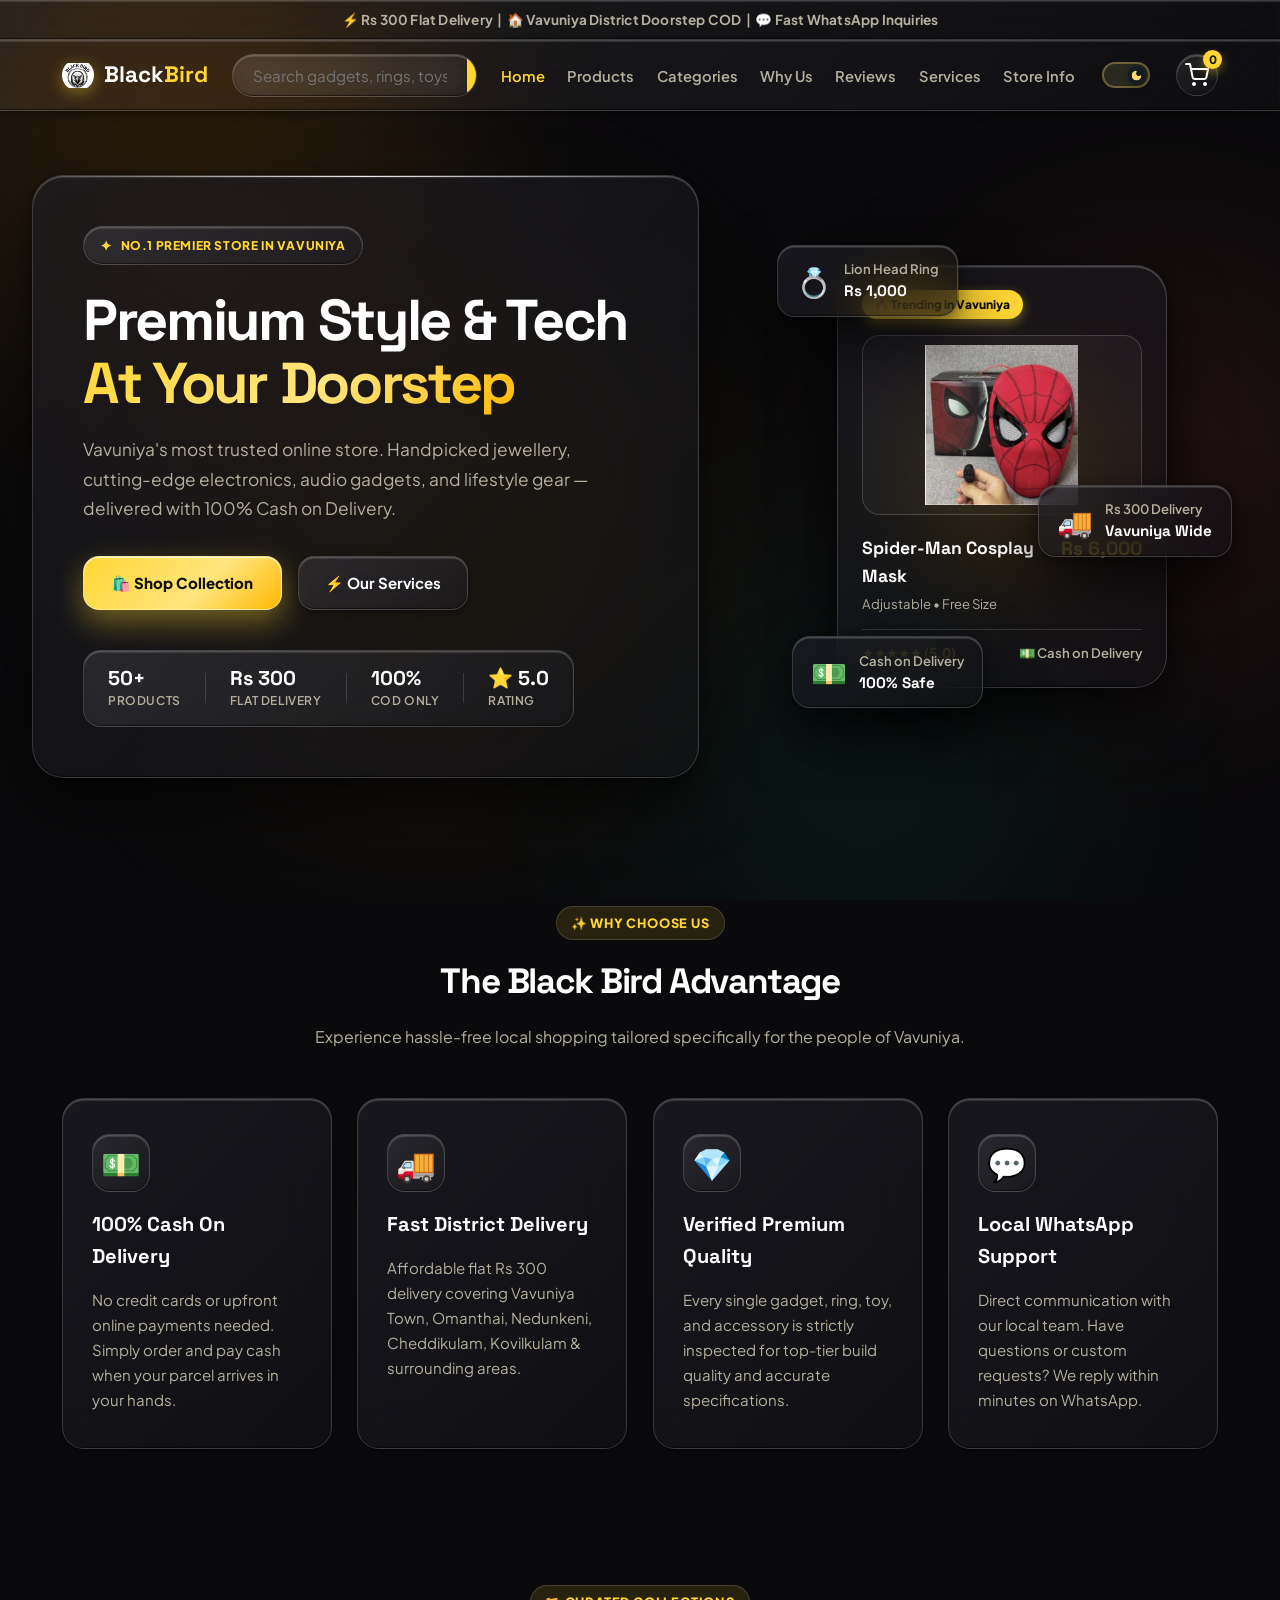
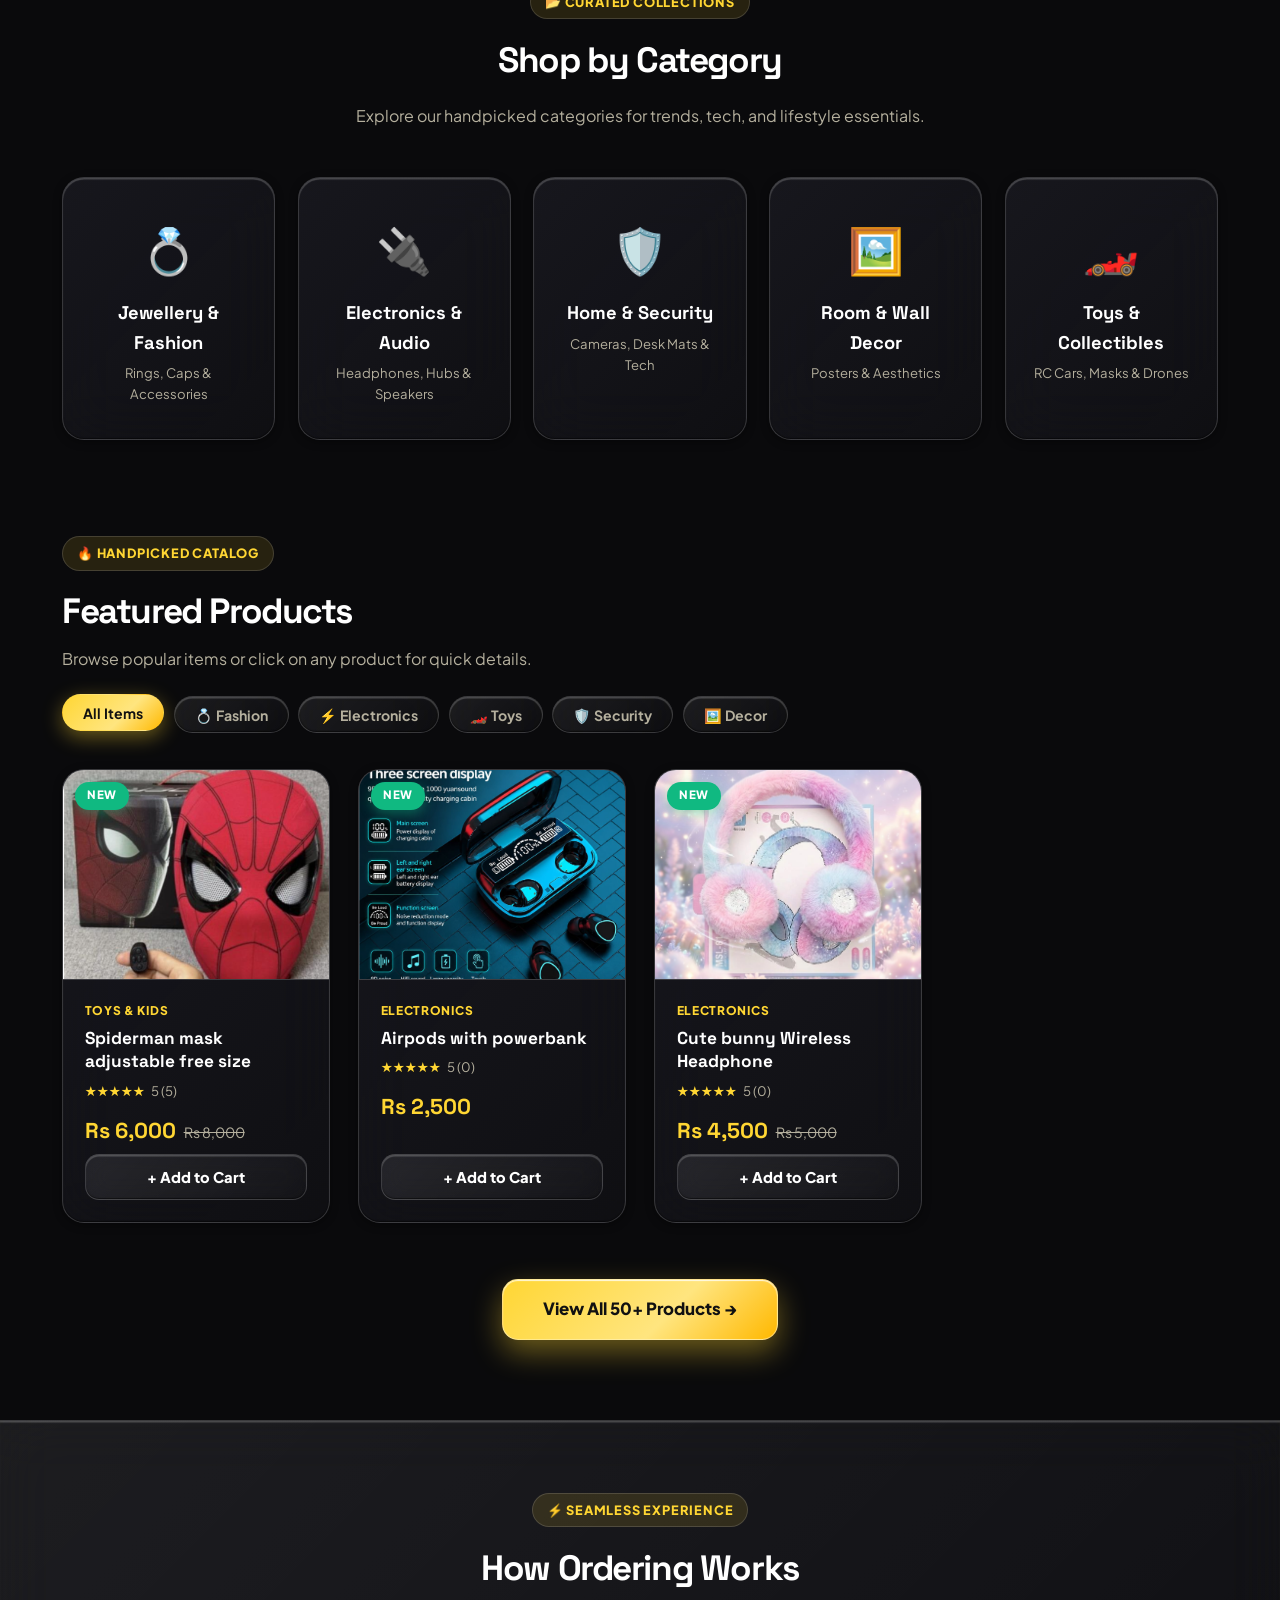
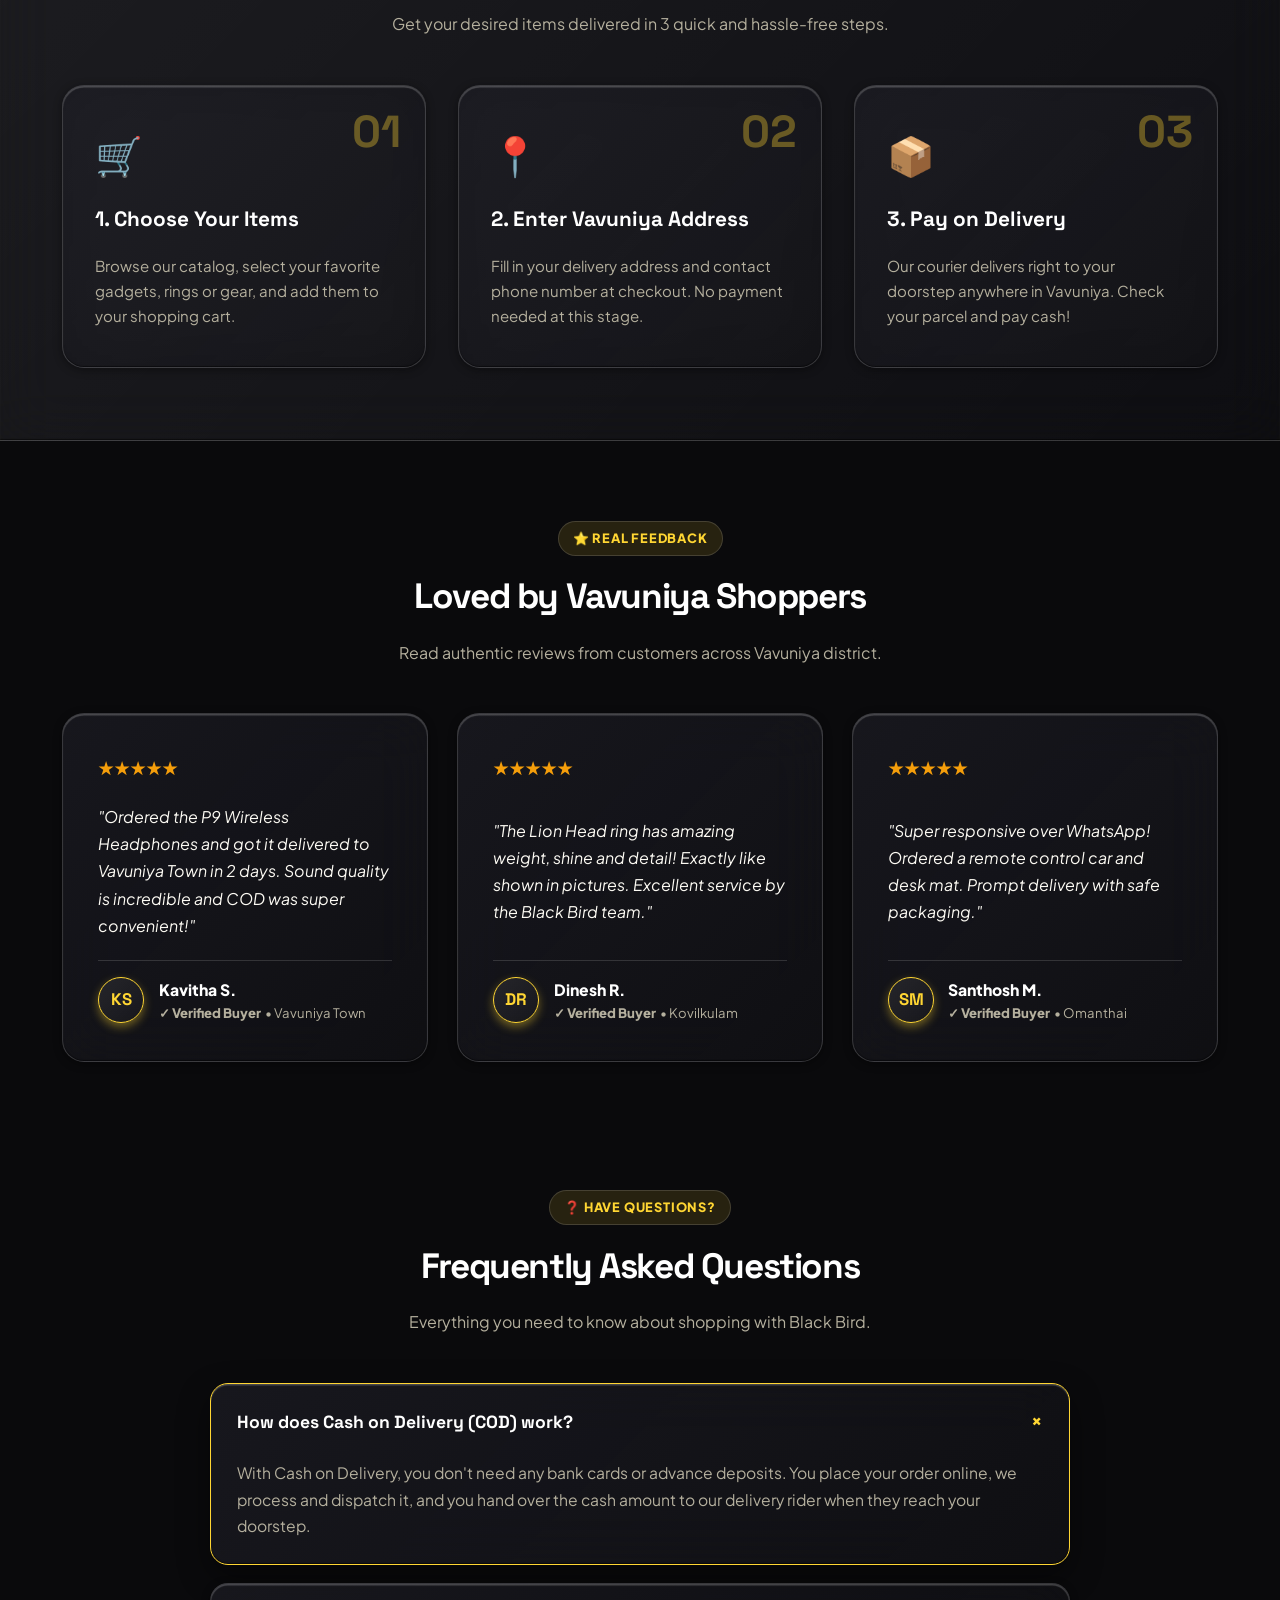
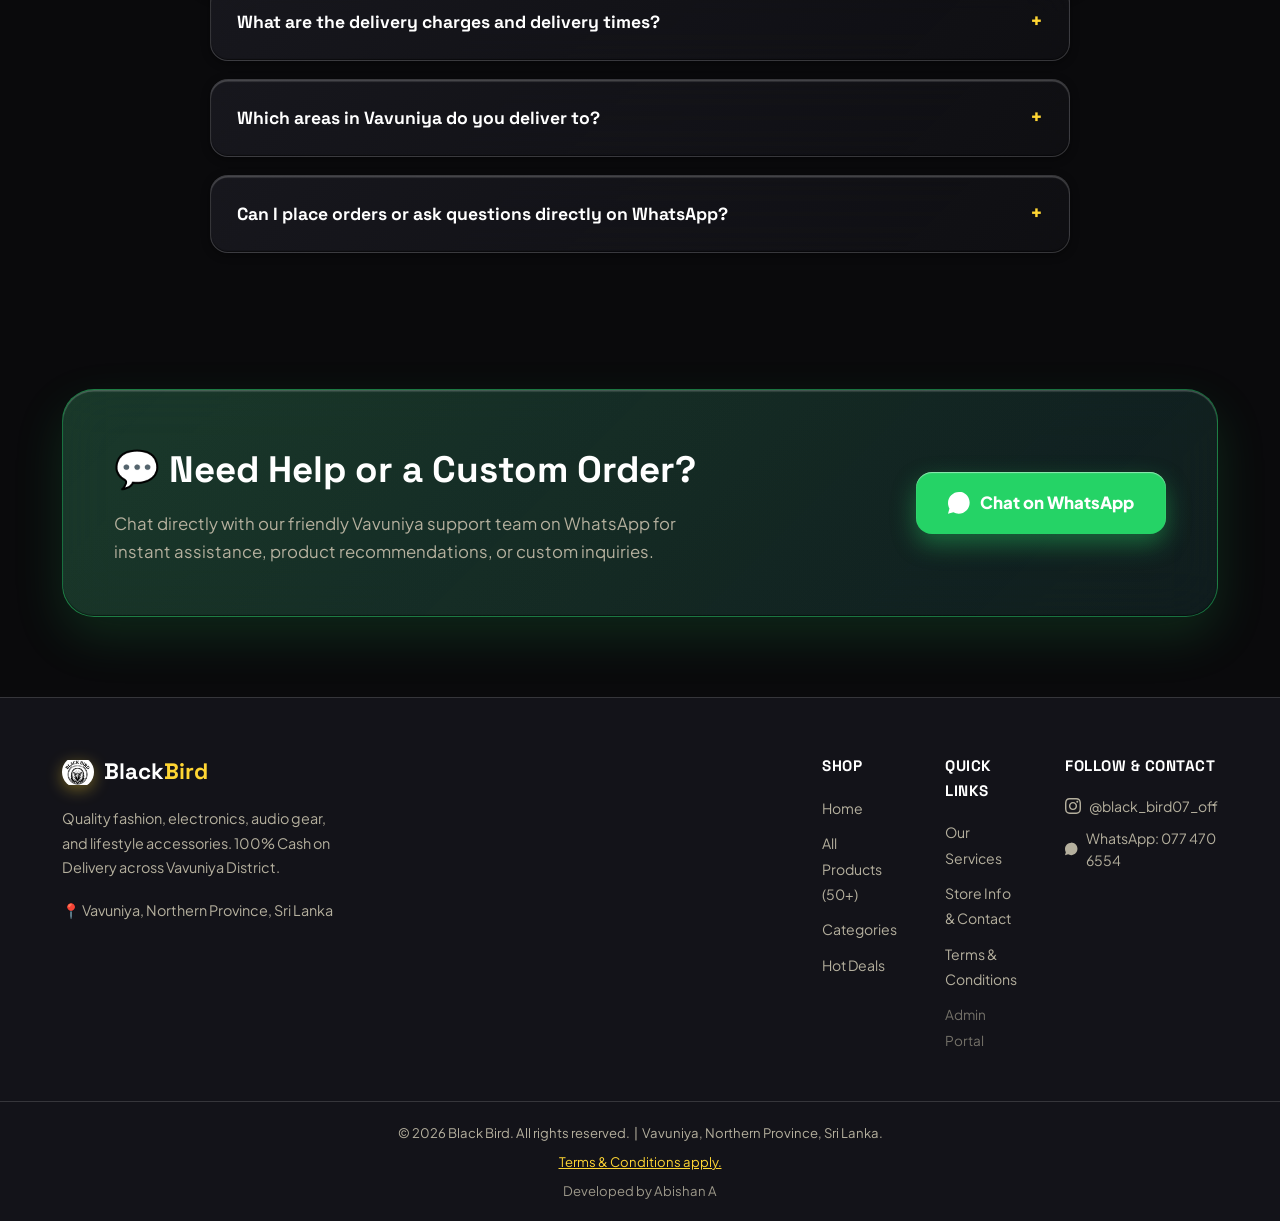
==== index.html @ ce7b2def "Add files via upload" ====
<!DOCTYPE html>
<html lang="en" data-theme="onyx">
<head>
    <meta charset="UTF-8">
    <meta name="viewport" content="width=device-width, initial-scale=1.0">
    <title>Black Bird Vavuniya | No.1 Online Store in Vavuniya – Best COD Shop</title>
    <link rel="icon" type="image/png" href="product_img/fav.png">

    <!-- ── SEO Meta Tags ── -->
    <meta name="description" content="Black Bird – Vavuniya's No.1 online store. Shop premium fashion, electronics, jewellery & accessories with Cash on Delivery across Vavuniya. Best prices guaranteed!">
    <meta name="keywords" content="Black Bird Vavuniya, best store Vavuniya, no1 online store Vavuniya, number one shop Vavuniya, Vavuniya online shopping, COD Vavuniya, cash on delivery Vavuniya, fashion Vavuniya, electronics Vavuniya, jewellery Vavuniya, rings Vavuniya, accessories Vavuniya, delivery Vavuniya, Sri Lanka online store, best Vavuniya shop, Vavuniya products, Black Bird shop">
    <meta name="author" content="Black Bird Vavuniya">
    <meta name="robots" content="index, follow">
    <meta name="theme-color" content="#ffd633">

    <!-- ── Open Graph (Facebook / WhatsApp rich preview) ── -->
    <meta property="og:type" content="website">
    <meta property="og:site_name" content="Black Bird Vavuniya">
    <meta property="og:title" content="Black Bird – No.1 Online Store in Vavuniya 🦅">
    <meta property="og:description" content="Vavuniya's best online shop! Premium fashion, electronics & jewellery with Cash on Delivery. Order now — we deliver to your door! 💵">
    <meta property="og:image" content="product_img/fav.png">
    <meta property="og:image:width" content="512">
    <meta property="og:image:height" content="512">
    <meta property="og:image:alt" content="Black Bird – No.1 Store in Vavuniya">
    <meta property="og:locale" content="en_LK">

    <!-- ── Twitter / X Card ── -->
    <meta name="twitter:card" content="summary_large_image">
    <meta name="twitter:title" content="Black Bird – No.1 Online Store in Vavuniya 🦅">
    <meta name="twitter:description" content="Vavuniya's best online shop! Premium fashion, electronics & jewellery with Cash on Delivery.">
    <meta name="twitter:image" content="product_img/fav.png">

    <!-- ── JSON-LD Structured Data ── -->
    <script type="application/ld+json">
    {
      "@context": "https://schema.org",
      "@type": "WebSite",
      "name": "Black Bird Vavuniya",
      "alternateName": "Black Bird",
      "url": "https://blackbirdlk.pages.dev",
      "description": "Black Bird – Vavuniya's No.1 online store. Shop premium fashion, electronics, jewellery & accessories with Cash on Delivery across Vavuniya.",
      "publisher": {
        "@type": "Organization",
        "name": "Black Bird Vavuniya",
        "logo": {
          "@type": "ImageObject",
          "url": "https://blackbirdlk.pages.dev/product_img/fav.png"
        }
      },
      "hasPart": [
        {
          "@type": "WebPage",
          "name": "All Products",
          "url": "https://blackbirdlk.pages.dev/products.html",
          "description": "Browse all products available at Black Bird Vavuniya – fashion, electronics, jewellery & accessories with Cash on Delivery."
        },
        {
          "@type": "WebPage",
          "name": "Store Info",
          "url": "https://blackbirdlk.pages.dev/info.html",
          "description": "Contact details, location, and information about Black Bird Vavuniya's store and team."
        }
      ],
      "potentialAction": {
        "@type": "SearchAction",
        "target": {
          "@type": "EntryPoint",
          "urlTemplate": "https://blackbirdlk.pages.dev/?q={search_term_string}"
        },
        "query-input": "required name=search_term_string"
      }
    }
    </script>

    <!-- ── JSON-LD Sitelinks Navigation ── -->
    <script type="application/ld+json">
    {
      "@context": "https://schema.org",
      "@type": "ItemList",
      "name": "Black Bird Vavuniya – Main Pages",
      "itemListElement": [
        {
          "@type": "SiteLinksSearchBox",
          "target": "https://blackbirdlk.pages.dev"
        },
        {
          "@type": "ListItem",
          "position": 1,
          "name": "All Products",
          "url": "https://blackbirdlk.pages.dev/products.html"
        },
        {
          "@type": "ListItem",
          "position": 2,
          "name": "Store Info",
          "url": "https://blackbirdlk.pages.dev/info.html"
        }
      ]
    }
    </script>

    <link rel="stylesheet" href="styles.css">
    <script>
        // Apply saved theme immediately to prevent FOUT
        const savedTheme = localStorage.getItem('bb-theme') || 'onyx';
        document.documentElement.setAttribute('data-theme', savedTheme);
    </script>
    <link rel="preconnect" href="https://fonts.googleapis.com">
    <link rel="preconnect" href="https://fonts.gstatic.com" crossorigin>
    <link href="https://fonts.googleapis.com/css2?family=Plus+Jakarta+Sans:wght@400;500;600;700;800;900&family=Space+Grotesk:wght@500;600;700;800&display=swap" rel="stylesheet">
</head>
<body>

    <!-- Liquid Glass Ambient Background Orbs -->
    <div class="liquid-ambient-bg" aria-hidden="true">
        <div class="liquid-orb orb-1"></div>
        <div class="liquid-orb orb-2"></div>
        <div class="liquid-orb orb-3"></div>
        <div class="liquid-orb orb-4"></div>
    </div>

    <!-- Announcement Bar -->
    <div class="announcement-bar">
        <span>⚡ <strong>Rs 300 Flat Delivery</strong> &nbsp;|&nbsp; 🏠 <strong>Vavuniya District Doorstep COD</strong> &nbsp;|&nbsp; 💬 <strong>Fast WhatsApp Inquiries</strong></span>
    </div>

    <!-- Header -->
    <header id="main-header">
        <div class="nav-container">
            <a href="index.html" class="logo">
                <img src="product_img/fav.png" alt="Black Bird Logo" class="logo-img" loading="lazy">
                <span>Black<strong>Bird</strong></span>
            </a>

            <div class="search-bar">
                <input type="text" id="search-input" placeholder="Search gadgets, rings, toys..." autocomplete="off">
                <button class="search-btn" id="search-btn" aria-label="Search">
                    <svg viewBox="0 0 24 24" width="20" height="20" stroke="currentColor" stroke-width="2.5" fill="none"><circle cx="11" cy="11" r="8"></circle><line x1="21" y1="21" x2="16.65" y2="16.65"></line></svg>
                </button>
            </div>

            <div class="header-actions">
                <nav>
                    <ul class="nav-links">
                        <li><a href="index.html" class="active" style="color: var(--accent);">Home</a></li>
                        <li><a href="products.html">Products</a></li>
                        <li><a href="#categories">Categories</a></li>
                        <li><a href="#why-us">Why Us</a></li>
                        <li><a href="#reviews">Reviews</a></li>
                        <li><a href="services.html">Services</a></li>
                        <li><a href="info.html">Store Info</a></li>
                    </ul>
                </nav>

                <!-- Theme Toggle Switch -->
                <button class="theme-toggle-switch" id="theme-toggle" aria-label="Toggle Theme" title="Toggle Light/Dark Theme">
                    <span class="toggle-track">
                        <span class="toggle-thumb">
                            <!-- Sun (Light) -->
                            <svg class="toggle-icon-svg sun-icon" viewBox="0 0 24 24" fill="none" stroke="currentColor">
                                <circle cx="12" cy="12" r="5"></circle>
                                <line x1="12" y1="1" x2="12" y2="3"></line>
                                <line x1="12" y1="21" x2="12" y2="23"></line>
                                <line x1="4.22" y1="4.22" x2="5.64" y2="5.64"></line>
                                <line x1="18.36" y1="18.36" x2="19.78" y2="19.78"></line>
                                <line x1="1" y1="12" x2="3" y2="12"></line>
                                <line x1="21" y1="12" x2="23" y2="12"></line>
                                <line x1="4.22" y1="19.78" x2="5.64" y2="18.36"></line>
                                <line x1="18.36" y1="5.64" x2="19.78" y2="4.22"></line>
                            </svg>
                            <!-- Moon (Dark) -->
                            <svg class="toggle-icon-svg moon-icon" viewBox="0 0 24 24" fill="none" stroke="currentColor">
                                <path d="M21 12.79A9 9 0 1 1 11.21 3 7 7 0 0 0 21 12.79z"></path>
                            </svg>
                        </span>
                    </span>
                </button>

                <!-- Cart Icon -->
                <div class="cart-icon" id="cart-icon" title="Open Cart">
                    <svg viewBox="0 0 24 24" width="24" height="24" stroke="currentColor" stroke-width="2" fill="none" stroke-linecap="round" stroke-linejoin="round"><circle cx="9" cy="21" r="1"></circle><circle cx="20" cy="21" r="1"></circle><path d="M1 1h4l2.68 13.39a2 2 0 0 0 2 1.61h9.72a2 2 0 0 0 2-1.61L23 6H6"></path></svg>
                    <span class="cart-count" id="cart-count">0</span>
                </div>

                <!-- Hamburger Button -->
                <button class="hamburger" id="hamburger" aria-label="Open menu">
                    <span></span><span></span><span></span>
                </button>
            </div>
        </div>
    </header>

    <!-- Mobile Nav Drawer -->
    <div class="mobile-nav" id="mobile-nav">
        <div class="mobile-nav-panel">
            <div class="mobile-nav-logo">
                <img src="product_img/fav.png" alt="Black Bird Logo" class="logo-img" loading="lazy">
                Black<strong>Bird</strong>
            </div>
            <a href="index.html" class="mobile-nav-link active-link"><span>🏠</span> Home</a>
            <a href="products.html" class="mobile-nav-link"><span>🛍️</span> All Products</a>
            <a href="#categories" class="mobile-nav-link" id="mn-categories"><span>📂</span> Categories</a>
            <a href="#products-section" class="mobile-nav-link" id="mn-deals"><span>🔥</span> Deals &amp; Trending</a>
            <a href="#why-us" class="mobile-nav-link"><span>✨</span> Why Choose Us</a>
            <a href="#reviews" class="mobile-nav-link"><span>⭐</span> Reviews</a>
            <a href="services.html" class="mobile-nav-link"><span>⚡</span> Our Services</a>
            <a href="info.html" class="mobile-nav-link"><span>ℹ️</span> Store Info</a>
        </div>
    </div>

    <main>
        <!-- Hero Section (Liquid Glass) -->
        <section class="hero">
            <div class="hero-grid">
                <div class="hero-content">
                    <div class="hero-badge"><span class="dot">✦</span> NO.1 PREMIER STORE IN VAVUNIYA</div>
                    <h1>Premium Style &amp; Tech <span class="gradient-text">At Your Doorstep</span></h1>
                    <p>Vavuniya's most trusted online store. Handpicked jewellery, cutting-edge electronics, audio gadgets, and lifestyle gear — delivered with 100% Cash on Delivery.</p>
                    <div class="hero-btns">
                        <a href="products.html" class="cta-btn">🛍️ Shop Collection</a>
                        <a href="services.html" class="cta-outline">⚡ Our Services</a>
                    </div>
                    <div class="hero-stats">
                        <div class="stat"><strong>50+</strong><span>Products</span></div>
                        <div class="stat-divider"></div>
                        <div class="stat"><strong>Rs 300</strong><span>Flat Delivery</span></div>
                        <div class="stat-divider"></div>
                        <div class="stat"><strong>100%</strong><span>COD Only</span></div>
                        <div class="stat-divider"></div>
                        <div class="stat"><strong>⭐ 5.0</strong><span>Rating</span></div>
                    </div>
                </div>
                <div class="hero-visual">
                    <div class="hero-glass-showcase">
                        <div class="showcase-glow-ring"></div>
                        <div class="showcase-main-card">
                            <div class="showcase-badge-pill">🔥 Trending in Vavuniya</div>
                            <div class="showcase-img-wrap">
                                <img src="product_img/spider man mask.png" alt="Featured Marvel Gear" class="showcase-img" loading="lazy">
                            </div>
                            <div class="showcase-details">
                                <div>
                                    <h3 class="showcase-title">Spider-Man Cosplay Mask</h3>
                                    <span class="showcase-sub">Adjustable • Free Size</span>
                                </div>
                                <div class="showcase-price-tag">Rs 6,000</div>
                            </div>
                            <div class="showcase-footer">
                                <span class="showcase-rating">★★★★★ (5.0)</span>
                                <span class="showcase-cod">💵 Cash on Delivery</span>
                            </div>
                        </div>

                        <!-- Floating Frosted Glass Chips -->
                        <div class="floating-card fc1">
                            <span class="fc-icon">💍</span>
                            <div>
                                <div class="fc-name">Lion Head Ring</div>
                                <div class="fc-price">Rs 1,000</div>
                            </div>
                        </div>
                        <div class="floating-card fc2">
                            <span class="fc-icon">🚚</span>
                            <div>
                                <div class="fc-name">Rs 300 Delivery</div>
                                <div class="fc-price">Vavuniya Wide</div>
                            </div>
                        </div>
                        <div class="floating-card fc3">
                            <span class="fc-icon">💵</span>
                            <div>
                                <div class="fc-name">Cash on Delivery</div>
                                <div class="fc-price">100% Safe</div>
                            </div>
                        </div>
                    </div>
                </div>
            </div>
        </section>

        <!-- Why Choose Black Bird / Features Section -->
        <section class="features-section" id="why-us">
            <div class="section-wrap">
                <div class="section-header-center">
                    <span class="section-tag">✨ Why Choose Us</span>
                    <h2 class="section-title">The Black Bird Advantage</h2>
                    <p class="section-sub">Experience hassle-free local shopping tailored specifically for the people of Vavuniya.</p>
                </div>
                <div class="features-grid">
                    <div class="feature-card">
                        <div class="feature-icon-box">💵</div>
                        <h3>100% Cash On Delivery</h3>
                        <p>No credit cards or upfront online payments needed. Simply order and pay cash when your parcel arrives in your hands.</p>
                    </div>
                    <div class="feature-card">
                        <div class="feature-icon-box">🚚</div>
                        <h3>Fast District Delivery</h3>
                        <p>Affordable flat Rs 300 delivery covering Vavuniya Town, Omanthai, Nedunkeni, Cheddikulam, Kovilkulam &amp; surrounding areas.</p>
                    </div>
                    <div class="feature-card">
                        <div class="feature-icon-box">💎</div>
                        <h3>Verified Premium Quality</h3>
                        <p>Every single gadget, ring, toy, and accessory is strictly inspected for top-tier build quality and accurate specifications.</p>
                    </div>
                    <div class="feature-card">
                        <div class="feature-icon-box">💬</div>
                        <h3>Local WhatsApp Support</h3>
                        <p>Direct communication with our local team. Have questions or custom requests? We reply within minutes on WhatsApp.</p>
                    </div>
                </div>
            </div>
        </section>

        <!-- Category Banners -->
        <section class="categories-section" id="categories">
            <div class="section-wrap">
                <div class="section-header-center">
                    <span class="section-tag">📂 Curated Collections</span>
                    <h2 class="section-title">Shop by Category</h2>
                    <p class="section-sub">Explore our handpicked categories for trends, tech, and lifestyle essentials.</p>
                </div>
                <div class="category-grid">
                    <div class="cat-card cat-fashion" data-filter="Fashion">
                        <div class="cat-icon">💍</div>
                        <div class="cat-label">Jewellery &amp; Fashion</div>
                        <div class="cat-sub">Rings, Caps &amp; Accessories</div>
                    </div>
                    <div class="cat-card cat-electronics" data-filter="Electronics">
                        <div class="cat-icon">🔌</div>
                        <div class="cat-label">Electronics &amp; Audio</div>
                        <div class="cat-sub">Headphones, Hubs &amp; Speakers</div>
                    </div>
                    <div class="cat-card cat-security" data-filter="Home & Security">
                        <div class="cat-icon">🛡️</div>
                        <div class="cat-label">Home &amp; Security</div>
                        <div class="cat-sub">Cameras, Desk Mats &amp; Tech</div>
                    </div>
                    <div class="cat-card cat-home" data-filter="Decor">
                        <div class="cat-icon">🖼️</div>
                        <div class="cat-label">Room &amp; Wall Decor</div>
                        <div class="cat-sub">Posters &amp; Aesthetics</div>
                    </div>
                    <div class="cat-card cat-kids" data-filter="Toys & Kids">
                        <div class="cat-icon">🏎️</div>
                        <div class="cat-label">Toys &amp; Collectibles</div>
                        <div class="cat-sub">RC Cars, Masks &amp; Drones</div>
                    </div>
                </div>
            </div>
        </section>

        <!-- Products Section -->
        <section class="products-section" id="products-section">
            <div class="section-wrap">
                <div class="section-header">
                    <div>
                        <span class="section-tag">🔥 Handpicked Catalog</span>
                        <h2 class="section-title" id="products-heading" style="margin-bottom:0.4rem;">Featured &amp; Trending Products</h2>
                        <p class="section-sub" style="margin-top:0;">Browse popular items or click on any product for quick details.</p>
                    </div>
                    <div class="filter-row">
                        <div class="filter-pills" id="filter-pills">
                            <button class="pill active" data-filter="All">All Items</button>
                            <button class="pill" data-filter="Fashion">💍 Fashion</button>
                            <button class="pill" data-filter="Electronics">⚡ Electronics</button>
                            <button class="pill" data-filter="Toys & Kids">🏎️ Toys</button>
                            <button class="pill" data-filter="Home & Security">🛡️ Security</button>
                            <button class="pill" data-filter="Decor">🖼️ Decor</button>
                        </div>
                    </div>
                </div>

                <div id="no-results" class="no-results" style="display:none;">
                    <p>😕 No products found. Try a different search or category filter.</p>
                </div>

                <div class="product-grid" id="product-grid">
                    <!-- Products rendered by JS -->
                </div>

                <div style="text-align: center; margin-top: 3.5rem;">
                    <a href="products.html" class="cta-btn" style="padding: 1rem 2.5rem; font-size: 1.05rem;">
                        View All 50+ Products →
                    </a>
                </div>
            </div>
        </section>

        <!-- How It Works Section -->
        <section class="steps-section">
            <div class="section-wrap">
                <div class="section-header-center">
                    <span class="section-tag">⚡ Seamless Experience</span>
                    <h2 class="section-title">How Ordering Works</h2>
                    <p class="section-sub">Get your desired items delivered in 3 quick and hassle-free steps.</p>
                </div>
                <div class="steps-grid">
                    <div class="step-card">
                        <span class="step-number">01</span>
                        <div class="step-icon">🛒</div>
                        <h3>1. Choose Your Items</h3>
                        <p>Browse our catalog, select your favorite gadgets, rings or gear, and add them to your shopping cart.</p>
                    </div>
                    <div class="step-card">
                        <span class="step-number">02</span>
                        <div class="step-icon">📍</div>
                        <h3>2. Enter Vavuniya Address</h3>
                        <p>Fill in your delivery address and contact phone number at checkout. No payment needed at this stage.</p>
                    </div>
                    <div class="step-card">
                        <span class="step-number">03</span>
                        <div class="step-icon">📦</div>
                        <h3>3. Pay on Delivery</h3>
                        <p>Our courier delivers right to your doorstep anywhere in Vavuniya. Check your parcel and pay cash!</p>
                    </div>
                </div>
            </div>
        </section>

        <!-- Testimonials Section -->
        <section class="testimonials-section" id="reviews">
            <div class="section-wrap">
                <div class="section-header-center">
                    <span class="section-tag">⭐ Real Feedback</span>
                    <h2 class="section-title">Loved by Vavuniya Shoppers</h2>
                    <p class="section-sub">Read authentic reviews from customers across Vavuniya district.</p>
                </div>
                <div class="testimonials-grid">
                    <div class="testimonial-card">
                        <div class="testimonial-rating">★★★★★</div>
                        <p class="testimonial-text">"Ordered the P9 Wireless Headphones and got it delivered to Vavuniya Town in 2 days. Sound quality is incredible and COD was super convenient!"</p>
                        <div class="testimonial-author">
                            <div class="author-avatar">KS</div>
                            <div class="author-info">
                                <h4>Kavitha S.</h4>
                                <span><span class="verified-badge">✓ Verified Buyer</span> • Vavuniya Town</span>
                            </div>
                        </div>
                    </div>
                    <div class="testimonial-card">
                        <div class="testimonial-rating">★★★★★</div>
                        <p class="testimonial-text">"The Lion Head ring has amazing weight, shine and detail! Exactly like shown in pictures. Excellent service by the Black Bird team."</p>
                        <div class="testimonial-author">
                            <div class="author-avatar">DR</div>
                            <div class="author-info">
                                <h4>Dinesh R.</h4>
                                <span><span class="verified-badge">✓ Verified Buyer</span> • Kovilkulam</span>
                            </div>
                        </div>
                    </div>
                    <div class="testimonial-card">
                        <div class="testimonial-rating">★★★★★</div>
                        <p class="testimonial-text">"Super responsive over WhatsApp! Ordered a remote control car and desk mat. Prompt delivery with safe packaging."</p>
                        <div class="testimonial-author">
                            <div class="author-avatar">SM</div>
                            <div class="author-info">
                                <h4>Santhosh M.</h4>
                                <span><span class="verified-badge">✓ Verified Buyer</span> • Omanthai</span>
                            </div>
                        </div>
                    </div>
                </div>
            </div>
        </section>

        <!-- FAQ Section -->
        <section class="faq-section">
            <div class="section-wrap">
                <div class="section-header-center">
                    <span class="section-tag">❓ Have Questions?</span>
                    <h2 class="section-title">Frequently Asked Questions</h2>
                    <p class="section-sub">Everything you need to know about shopping with Black Bird.</p>
                </div>
                <div class="faq-grid">
                    <details class="faq-item" open>
                        <summary class="faq-question">
                            <span>How does Cash on Delivery (COD) work?</span>
                            <span class="faq-icon">+</span>
                        </summary>
                        <div class="faq-answer">
                            With Cash on Delivery, you don't need any bank cards or advance deposits. You place your order online, we process and dispatch it, and you hand over the cash amount to our delivery rider when they reach your doorstep.
                        </div>
                    </details>
                    <details class="faq-item">
                        <summary class="faq-question">
                            <span>What are the delivery charges and delivery times?</span>
                            <span class="faq-icon">+</span>
                        </summary>
                        <div class="faq-answer">
                            We charge a flat delivery fee of Rs 300 for all orders across the Vavuniya District. Deliveries are typically completed within 24 to 48 hours after order confirmation.
                        </div>
                    </details>
                    <details class="faq-item">
                        <summary class="faq-question">
                            <span>Which areas in Vavuniya do you deliver to?</span>
                            <span class="faq-icon">+</span>
                        </summary>
                        <div class="faq-answer">
                            We deliver to all major areas including Vavuniya Town, Nedunkeni, Omanthai, Puliyankulam, Cheddikulam, Iranamadu, Kovilkulam, Periyakulam, and surrounding neighborhoods.
                        </div>
                    </details>
                    <details class="faq-item">
                        <summary class="faq-question">
                            <span>Can I place orders or ask questions directly on WhatsApp?</span>
                            <span class="faq-icon">+</span>
                        </summary>
                        <div class="faq-answer">
                            Yes! You can contact us anytime on WhatsApp at +94 77 470 6554. Our team can help you check product availability, answer questions, or take orders directly.
                        </div>
                    </details>
                </div>
            </div>
        </section>

        <!-- Direct WhatsApp Call To Action Banner -->
        <section class="whatsapp-banner">
            <div class="section-wrap">
                <div class="whatsapp-card">
                    <div class="whatsapp-content">
                        <h2>💬 Need Help or a Custom Order?</h2>
                        <p>Chat directly with our friendly Vavuniya support team on WhatsApp for instant assistance, product recommendations, or custom inquiries.</p>
                    </div>
                    <a href="https://wa.me/94774706554?text=Hi%20Black%20Bird%2C%20I%20have%20an%20inquiry%20regarding%20your%20products" target="_blank" rel="noopener noreferrer" class="whatsapp-btn">
                        <svg viewBox="0 0 24 24" width="22" height="22" fill="currentColor"><path d="M12.031 6.172c-3.181 0-5.767 2.586-5.768 5.766-.001 1.298.38 2.27 1.019 3.287l-.582 2.128 2.182-.573c.978.58 1.911.928 3.145.929 3.178 0 5.767-2.587 5.768-5.766.001-3.187-2.575-5.77-5.764-5.771zm3.392 8.244c-.144.405-.837.774-1.17.824-.299.045-.677.063-1.092-.069-.252-.08-.575-.187-.988-.365-1.739-.751-2.874-2.502-2.961-2.617-.087-.116-.708-.94-.708-1.793s.448-1.273.607-1.446c.159-.173.346-.217.462-.217l.332.006c.106.005.249-.04.39.298.144.347.491 1.2.534 1.287.043.087.072.188.014.304-.058.116-.087.188-.173.289l-.26.304c-.087.086-.177.18-.076.354.101.174.449.741.964 1.201.662.591 1.221.774 1.394.86.173.086.275.072.376-.044.101-.116.433-.506.549-.68.116-.173.231-.145.39-.086s1.011.477 1.184.564.289.13.332.202c.045.072.045.419-.099.824zm-3.423-14.416c-6.627 0-12 5.373-12 12 0 2.159.57 4.187 1.564 5.945l-1.564 5.711 5.861-1.537c1.71.954 3.676 1.503 5.763 1.503 6.627 0 12-5.373 12-12 0-6.627-5.373-12-12-12z"/></svg>
                        Chat on WhatsApp
                    </a>
                </div>
            </div>
        </section>
    </main>

    <!-- Footer -->
    <footer>
        <div class="section-wrap footer-inner">
            <div class="footer-brand">
                <div class="logo">
                    <img src="product_img/fav.png" alt="Black Bird Logo" class="logo-img" loading="lazy">
                    <span>Black<strong>Bird</strong></span>
                </div>
                <p>Quality fashion, electronics, audio gear, and lifestyle accessories. 100% Cash on Delivery across Vavuniya District.</p>
                <div style="margin-top: 1.2rem; display: flex; gap: 10px; align-items: center; color: var(--text-muted); font-size: 0.9rem;">
                    <span>📍 Vavuniya, Northern Province, Sri Lanka</span>
                </div>
            </div>
            <div class="footer-links">
                <div class="footer-col">
                    <h4>Shop</h4>
                    <ul>
                        <li><a href="index.html">Home</a></li>
                        <li><a href="products.html">All Products (50+)</a></li>
                        <li><a href="#categories">Categories</a></li>
                        <li><a href="#products-section">Hot Deals</a></li>
                    </ul>
                </div>
                <div class="footer-col">
                    <h4>Quick Links</h4>
                    <ul>
                        <li><a href="services.html">Our Services</a></li>
                        <li><a href="info.html">Store Info &amp; Contact</a></li>
                        <li><a href="terms.html">Terms &amp; Conditions</a></li>
                        <li><a href="admin.html" style="opacity: 0.6; font-size: 0.85em;">Admin Portal</a></li>
                    </ul>
                </div>
                <div class="footer-col">
                    <h4>Follow &amp; Contact</h4>
                    <ul>
                        <li>
                            <a href="https://www.instagram.com/black_bird07_off/" target="_blank" rel="noopener noreferrer" style="display:flex;align-items:center;gap:8px;">
                                <svg xmlns="http://www.w3.org/2000/svg" width="16" height="16" viewBox="0 0 24 24" fill="currentColor"><path d="M12 2.163c3.204 0 3.584.012 4.85.07 3.252.148 4.771 1.691 4.919 4.919.058 1.265.069 1.645.069 4.849 0 3.205-.012 3.584-.069 4.849-.149 3.225-1.664 4.771-4.919 4.919-1.266.058-1.644.07-4.85.07-3.204 0-3.584-.012-4.849-.07-3.26-.149-4.771-1.699-4.919-4.92-.058-1.265-.07-1.644-.07-4.849 0-3.204.013-3.583.07-4.849.149-3.227 1.664-4.771 4.919-4.919 1.266-.057 1.645-.069 4.849-.069zm0-2.163c-3.259 0-3.667.014-4.947.072-4.358.2-6.78 2.618-6.98 6.98-.059 1.281-.073 1.689-.073 4.948 0 3.259.014 3.668.072 4.948.2 4.358 2.618 6.78 6.98 6.98 1.281.058 1.689.072 4.948.072 3.259 0 3.668-.014 4.948-.072 4.354-.2 6.782-2.618 6.979-6.98.059-1.28.073-1.689.073-4.948 0-3.259-.014-3.667-.072-4.947-.196-4.354-2.617-6.78-6.979-6.98-1.281-.059-1.69-.073-4.949-.073zm0 5.838c-3.403 0-6.162 2.759-6.162 6.162s2.759 6.163 6.162 6.163 6.162-2.759 6.162-6.163c0-3.403-2.759-6.162-6.162-6.162zm0 10.162c-2.209 0-4-1.79-4-4 0-2.209 1.791-4 4-4s4 1.791 4 4c0 2.21-1.791 4-4 4zm6.406-11.845c-.796 0-1.441.645-1.441 1.44s.645 1.44 1.441 1.44c.795 0 1.439-.645 1.439-1.44s-.644-1.44-1.439-1.44z"/></svg>
                                @black_bird07_off
                            </a>
                        </li>
                        <li>
                            <a href="https://wa.me/94774706554" target="_blank" rel="noopener noreferrer" style="display:flex;align-items:center;gap:8px;">
                                <svg xmlns="http://www.w3.org/2000/svg" width="16" height="16" viewBox="0 0 24 24" fill="currentColor"><path d="M12.031 6.172c-3.181 0-5.767 2.586-5.768 5.766-.001 1.298.38 2.27 1.019 3.287l-.582 2.128 2.182-.573c.978.58 1.911.928 3.145.929 3.178 0 5.767-2.587 5.768-5.766.001-3.187-2.575-5.77-5.764-5.771zm3.392 8.244c-.144.405-.837.774-1.17.824-.299.045-.677.063-1.092-.069-.252-.08-.575-.187-.988-.365-1.739-.751-2.874-2.502-2.961-2.617-.087-.116-.708-.94-.708-1.793s.448-1.273.607-1.446c.159-.173.346-.217.462-.217l.332.006c.106.005.249-.04.39.298.144.347.491 1.2.534 1.287.043.087.072.188.014.304-.058.116-.087.188-.173.289l-.26.304c-.087.086-.177.18-.076.354.101.174.449.741.964 1.201.662.591 1.221.774 1.394.86.173.086.275.072.376-.044.101-.116.433-.506.549-.68.116-.173.231-.145.39-.086s1.011.477 1.184.564.289.13.332.202c.045.072.045.419-.099.824zm-3.423-14.416c-6.627 0-12 5.373-12 12 0 2.159.57 4.187 1.564 5.945l-1.564 5.711 5.861-1.537c1.71.954 3.676 1.503 5.763 1.503 6.627 0 12-5.373 12-12 0-6.627-5.373-12-12-12z"/></svg>
                                WhatsApp: 077 470 6554
                            </a>
                        </li>
                    </ul>
                </div>
            </div>
        </div>
        <div class="footer-bottom">
            <div class="section-wrap">
                <p>© 2026 Black Bird. All rights reserved. &nbsp;|&nbsp; Vavuniya, Northern Province, Sri Lanka.</p>
                <p style="margin-top: 0.5rem;"><a href="terms.html" style="color: var(--accent); text-decoration: underline;">Terms &amp; Conditions apply.</a></p>
                <p style="margin-top: 0.5rem; opacity: 0.85;">Developed by Abishan A</p>
            </div>
        </div>
    </footer>

    <!-- ====== CART OVERLAY ====== -->
    <div class="cart-overlay" id="cart-overlay">
        <div class="cart-panel" id="cart-panel">
            <div class="cart-header">
                <h2>Your Shopping Cart</h2>
                <button class="close-cart" id="close-cart" aria-label="Close Cart">×</button>
            </div>
            <div class="cart-items" id="cart-items"></div>
            <div class="cart-footer">
                <div class="delivery-note">
                    <span>📦</span> Rs 300 Flat Delivery (Vavuniya)
                </div>
                <div class="cart-total-row">
                    <span>Subtotal</span>
                    <span id="cart-total-price">Rs 0</span>
                </div>
                <button class="checkout-btn" id="checkout-btn">Proceed to Checkout →</button>
            </div>
        </div>
    </div>

    <!-- ====== CHECKOUT MODAL ====== -->
    <div class="checkout-modal" id="checkout-modal">
        <div class="modal-content">
            <button class="modal-close-btn" id="cancel-checkout" aria-label="Close Checkout">×</button>
            <div class="modal-header">
                <h2>Complete Your Order</h2>
                <p>Delivering to <strong>Vavuniya District</strong> only. 100% Cash on Delivery.</p>
            </div>

            <div class="checkout-steps">
                <div class="step active" id="step1-indicator"><span>1</span> Details</div>
                <div class="step-line"></div>
                <div class="step" id="step2-indicator"><span>2</span> Review</div>
            </div>

            <!-- Step 1: Delivery Details -->
            <div id="step-1" class="checkout-step">
                <form id="checkout-form" novalidate>
                    <div class="form-row">
                        <div class="form-group">
                            <label for="c-name">Full Name *</label>
                            <input type="text" id="c-name" placeholder="e.g. Arun Kumaran" required>
                        </div>
                        <div class="form-group">
                            <label for="c-phone">Phone Number *</label>
                            <input type="tel" id="c-phone" placeholder="e.g. 077 123 4567" required>
                        </div>
                    </div>
                    <div class="form-group">
                        <label for="c-address">Street Address *</label>
                        <input type="text" id="c-address" placeholder="House No., Street Name" required>
                    </div>
                    <div class="form-row">
                        <div class="form-group">
                            <label for="c-area">Area *</label>
                            <select id="c-area" required>
                                <option value="">Select area in Vavuniya</option>
                                <option>Vavuniya Town</option>
                                <option>Nedunkeni</option>
                                <option>Omanthai</option>
                                <option>Puliyankulam</option>
                                <option>Cheddikulam</option>
                                <option>Iranamadu</option>
                                <option>Kovilkulam</option>
                                <option>Periyakulam</option>
                            </select>
                        </div>
                        <div class="form-group">
                            <label>District</label>
                            <input type="text" value="Vavuniya" readonly class="readonly-field">
                        </div>
                    </div>
                    <div class="form-group">
                        <label for="c-note">Delivery Note (Optional)</label>
                        <textarea id="c-note" rows="2" placeholder="Any landmark, nearby junction or instructions…"></textarea>
                    </div>

                    <div class="payment-method-block">
                        <h3>Payment Method</h3>
                        <div class="payment-option">
                            <div class="payment-radio-circle checked"></div>
                            <div class="payment-text">
                                <strong>Cash on Delivery (COD)</strong>
                                <span>Pay in cash when you receive your package</span>
                            </div>
                            <span class="payment-badge">Guaranteed</span>
                        </div>
                    </div>

                    <!-- ── Anti-Spam: Honeypot ── -->
                    <div aria-hidden="true" style="position:absolute;left:-9999px;height:0;overflow:hidden;">
                        <label for="bb-url">Website</label>
                        <input type="text" id="bb-url" name="url" tabindex="-1" autocomplete="off">
                    </div>
                    <input type="hidden" id="bb-form-ts" value="">

                    <button type="submit" class="btn-next" id="btn-next">Review Order →</button>
                </form>
            </div>

            <!-- Step 2: Review & Confirm -->
            <div id="step-2" class="checkout-step" style="display:none;">
                <div class="review-section">
                    <h3>Delivery Destination</h3>
                    <div class="review-address" id="review-address"></div>
                </div>
                <div class="review-section">
                    <h3>Order Items</h3>
                    <div class="review-items" id="review-items"></div>
                </div>
                <div class="review-total-row">
                    <span>Total Amount (COD)</span>
                    <span id="review-total"></span>
                </div>
                <button class="btn-confirm" id="btn-confirm">✅ Confirm Order</button>
                <button class="cancel-btn" id="btn-back">← Back to Details</button>
            </div>
        </div>
    </div>

    <!-- Toast Notification -->
    <div class="toast" id="toast"></div>

    <!-- ====== PRODUCT DETAIL MODAL ====== -->
    <div class="product-detail-modal" id="product-detail-modal">
        <div class="pd-panel">
            <button class="pd-close" id="pd-close-btn" aria-label="Close">×</button>
            <div class="pd-body">
                <div class="pd-image-side">
                    <img id="pd-img" src="" alt="" class="pd-main-img" loading="lazy">
                </div>
                <div class="pd-info-side">
                    <div class="pd-category" id="pd-category"></div>
                    <h2 class="pd-name" id="pd-name"></h2>
                    <div class="pd-rating">
                        <span class="stars" id="pd-stars"></span>
                        <span id="pd-rating-count"></span>
                    </div>
                    <div class="pd-price-row">
                        <div class="pd-price" id="pd-price"></div>
                        <div id="pd-free-delivery"></div>
                    </div>
                    <p class="pd-description" id="pd-description"></p>
                    <div id="pd-sizes-wrap"></div>
                    <ul class="pd-highlights" id="pd-highlights"></ul>
                    <table class="pd-specs-table" id="pd-specs-table">
                        <thead><tr><th colspan="2">Product Specifications</th></tr></thead>
                        <tbody id="pd-specs-body"></tbody>
                    </table>
                    <div class="pd-actions">
                        <button class="pd-add-cart-btn" id="pd-add-cart-btn" data-product-id="">
                            🛒 Add to Cart
                        </button>
                    </div>
                </div>
            </div>
        </div>
    </div>

    <!-- Firebase SDK -->
    <script src="https://www.gstatic.com/firebasejs/10.12.2/firebase-app-compat.js"></script>
    <script src="https://www.gstatic.com/firebasejs/10.12.2/firebase-firestore-compat.js"></script>
    <script src="firebase-config.js"></script>
    <script src="script.js"></script>
</body>
</html>
---- styles.css ----
/* =======================================
   VAVUNIYA STORE — STYLES.CSS
   Aesthetic: Clean & Premium Retail
   ======================================= */

/* --- Google Fonts: Space Grotesk & Plus Jakarta Sans --- */
@import url('https://fonts.googleapis.com/css2?family=Plus+Jakarta+Sans:wght@400;500;600;700;800;900&family=Space+Grotesk:wght@500;600;700;800&display=swap');

/* --- Design Tokens & Themes: LIQUID GLASS SYSTEM --- */
:root, [data-theme="rose"] {
    --bg:            #F8F3EE;
    --bg-soft:       rgba(255, 255, 255, 0.45);
    --surface:       rgba(255, 255, 255, 0.65);
    --surface-solid: #FFFFFF;
    --primary:       #C2410C;
    --primary-light: rgba(194, 65, 12, 0.12);
    --accent:        #C2410C;
    --accent-hover:  #9A3412;
    --accent-light:  rgba(194, 65, 12, 0.12);
    --accent-glow:   rgba(194, 65, 12, 0.35);
    --gold:          #F59E0B;
    --success:       #10B981;
    --danger:        #EF4444;
    --text-main:     #3B221E;
    --text-muted:    #7D625D;
    --text-title:    #24100D;
    --border:        rgba(255, 255, 255, 0.7);
    --border-active: rgba(194, 65, 12, 0.5);
    
    /* Liquid Glass Specular & Shadows */
    --liquid-glass:       linear-gradient(135deg, rgba(255, 255, 255, 0.65) 0%, rgba(255, 255, 255, 0.35) 100%);
    --liquid-glass-card:  linear-gradient(135deg, rgba(255, 255, 255, 0.72) 0%, rgba(255, 255, 255, 0.45) 100%);
    --liquid-border:      rgba(255, 255, 255, 0.85);
    --liquid-shadow:      0 20px 50px rgba(139, 92, 26, 0.08), 0 4px 12px rgba(0, 0, 0, 0.03);
    --liquid-specular:    inset 0 1.5px 1px 0 rgba(255, 255, 255, 0.95), inset 0 -1px 1px 0 rgba(139, 92, 26, 0.05);
    --liquid-blur:        blur(24px) saturate(190%);
    --card:               var(--liquid-glass-card);
    --shadow-sm:          0 2px 8px rgba(139, 92, 26, 0.05);
    --shadow-md:          0 12px 32px rgba(139, 92, 26, 0.09);
    --shadow-lg:          0 24px 54px rgba(139, 92, 26, 0.13);
    --shadow-soft:        0 10px 30px rgba(139, 92, 26, 0.06);
    --radius:             22px;
    --radius-lg:          32px;
    --font-display:       'Space Grotesk', sans-serif;
    --font-body:          'Plus Jakarta Sans', sans-serif;
    --transition:         0.28s cubic-bezier(.34, 1.56, .64, 1);
    --glass:              var(--liquid-glass);
    --glass-br:           rgba(255, 255, 255, 0.75);
}

/* Onyx Gold (Dark theme) */
[data-theme="onyx"] {
    --bg:            #0A0A0C;
    --bg-soft:       rgba(20, 20, 25, 0.6);
    --surface:       rgba(24, 24, 30, 0.7);
    --surface-solid: #131317;
    --primary:       #FFD633;
    --primary-light: rgba(255, 214, 51, 0.12);
    --accent:        #FFD633;
    --accent-hover:  #FFB800;
    --accent-light:  rgba(255, 214, 51, 0.12);
    --accent-glow:   rgba(255, 214, 51, 0.4);
    --gold:          #FFD633;
    --success:       #10B981;
    --danger:        #EF4444;
    --text-main:     #FDFBF4;
    --text-muted:    #B5B09E;
    --text-title:    #FFFFFF;
    --border:        rgba(255, 255, 255, 0.14);
    --border-active: rgba(255, 214, 51, 0.5);
    
    /* Liquid Glass Specular & Shadows (Dark) */
    --liquid-glass:       linear-gradient(135deg, rgba(255, 255, 255, 0.08) 0%, rgba(255, 255, 255, 0.02) 100%);
    --liquid-glass-card:  linear-gradient(135deg, rgba(28, 28, 35, 0.75) 0%, rgba(18, 18, 22, 0.65) 100%);
    --liquid-border:      rgba(255, 255, 255, 0.16);
    --liquid-shadow:      0 25px 60px rgba(0, 0, 0, 0.65), 0 4px 16px rgba(0, 0, 0, 0.35);
    --liquid-specular:    inset 0 1.5px 1px 0 rgba(255, 255, 255, 0.22), inset 0 -1px 1px 0 rgba(0, 0, 0, 0.5);
    --liquid-blur:        blur(28px) saturate(200%);
    --card:               var(--liquid-glass-card);
    --shadow-sm:          0 2px 8px rgba(0, 0, 0, 0.4);
    --shadow-md:          0 12px 32px rgba(0, 0, 0, 0.45);
    --shadow-lg:          0 24px 60px rgba(0, 0, 0, 0.65);
    --shadow-soft:        0 10px 30px rgba(0, 0, 0, 0.35);
    --glass:              var(--liquid-glass);
    --glass-br:           rgba(255, 255, 255, 0.15);
}

/* --- Reset --- */
*, *::before, *::after { margin: 0; padding: 0; box-sizing: border-box; }

html { scroll-behavior: smooth; }

body {
    font-family: var(--font-body);
    background-color: var(--bg);
    color: var(--text-main);
    line-height: 1.6;
    overflow-x: hidden;
    position: relative;
    min-height: 100vh;
    -webkit-font-smoothing: antialiased;
    text-rendering: optimizeLegibility;
}

a { text-decoration: none; color: inherit; }

img { display: block; max-width: 100%; }

button { font-family: var(--font-body); cursor: pointer; }

/* =====================================================
   LIQUID AMBIENT BACKGROUND ORBS
   ===================================================== */
.liquid-ambient-bg {
    position: fixed;
    top: 0;
    left: 0;
    width: 100vw;
    height: 100vh;
    overflow: hidden;
    pointer-events: none;
    z-index: 0;
}

.liquid-orb {
    position: absolute;
    border-radius: 50%;
    filter: blur(85px);
    opacity: 0.6;
    animation: floatLiquid 18s infinite alternate ease-in-out;
}

.orb-1 {
    width: 550px;
    height: 550px;
    background: radial-gradient(circle, rgba(245, 158, 11, 0.45), rgba(194, 65, 12, 0.15));
    top: -120px;
    left: -100px;
    animation-duration: 20s;
}

.orb-2 {
    width: 480px;
    height: 480px;
    background: radial-gradient(circle, rgba(239, 68, 68, 0.35), rgba(217, 119, 6, 0.1));
    top: 25%;
    right: -120px;
    animation-duration: 22s;
    animation-delay: -4s;
}

.orb-3 {
    width: 600px;
    height: 600px;
    background: radial-gradient(circle, rgba(251, 191, 36, 0.35), rgba(194, 65, 12, 0.08));
    bottom: 8%;
    left: 10%;
    animation-duration: 25s;
    animation-delay: -9s;
}

.orb-4 {
    width: 450px;
    height: 450px;
    background: radial-gradient(circle, rgba(16, 185, 129, 0.25), rgba(6, 182, 212, 0.1));
    bottom: -100px;
    right: 15%;
    animation-duration: 24s;
    animation-delay: -14s;
}

[data-theme="onyx"] .liquid-orb {
    opacity: 0.35;
    filter: blur(105px);
}

@keyframes floatLiquid {
    0% { transform: translate(0, 0) scale(1); }
    50% { transform: translate(40px, -50px) scale(1.08); }
    100% { transform: translate(-30px, 30px) scale(0.95); }
}

/* --- Layout Utility --- */
.section-wrap {
    max-width: 1220px;
    margin: 0 auto;
    padding: 0 2rem;
    position: relative;
    z-index: 1;
}

/* =====================================================
   ANNOUNCEMENT BAR (LIQUID GLASS)
   ===================================================== */
.announcement-bar {
    background: var(--liquid-glass);
    backdrop-filter: var(--liquid-blur);
    -webkit-backdrop-filter: var(--liquid-blur);
    border-bottom: 1px solid var(--liquid-border);
    box-shadow: var(--liquid-specular);
    color: var(--text-muted);
    text-align: center;
    font-size: 0.85rem;
    padding: 0.55rem 1rem;
    font-weight: 600;
    letter-spacing: 0.2px;
    white-space: nowrap;
    overflow: hidden;
    position: relative;
    z-index: 201;
}

/* =====================================================
   HEADER (LIQUID GLASS FLOATING BAR)
   ===================================================== */
header {
    background: var(--liquid-glass);
    backdrop-filter: var(--liquid-blur);
    -webkit-backdrop-filter: var(--liquid-blur);
    border-bottom: 1px solid var(--liquid-border);
    box-shadow: var(--liquid-specular), var(--shadow-sm);
    position: sticky;
    top: 0;
    z-index: 200;
    transition: all var(--transition);
}

header.scrolled {
    box-shadow: var(--liquid-specular), var(--shadow-md);
    background: var(--liquid-glass-card);
}

.nav-container {
    max-width: 1220px;
    margin: 0 auto;
    padding: 0.85rem 2rem;
    display: flex;
    align-items: center;
    gap: 1.5rem;
}

/* Logo */
.logo {
    display: flex;
    align-items: center;
    gap: 0.6rem;
    font-family: var(--font-display);
    font-size: 1.4rem;
    font-weight: 800;
    color: var(--text-title);
    white-space: nowrap;
    user-select: none;
    transition: transform var(--transition);
}

.logo:hover {
    transform: scale(1.03);
}

.logo-img {
    width: 32px;
    height: 32px;
    object-fit: contain;
    border-radius: 50%;
    filter: drop-shadow(0 4px 8px var(--accent-glow));
}

.logo strong { color: var(--accent); }

/* Search Bar (Liquid Glass Pill) */
.search-bar {
    flex: 1;
    display: flex;
    align-items: center;
    background: var(--liquid-glass);
    border: 1.5px solid var(--liquid-border);
    backdrop-filter: blur(16px);
    -webkit-backdrop-filter: blur(16px);
    box-shadow: var(--liquid-specular);
    border-radius: 9999px;
    overflow: hidden;
    transition: all var(--transition);
    max-width: 480px;
}

.search-bar:focus-within {
    border-color: var(--accent);
    box-shadow: 0 0 0 3px var(--accent-light), var(--liquid-specular);
    background: var(--surface-solid);
}

.search-bar input {
    flex: 1;
    border: none;
    background: transparent;
    padding: 0.65rem 1.25rem;
    font-size: 0.95rem;
    font-family: var(--font-body);
    outline: none;
    color: var(--text-main);
}

.search-btn {
    background: var(--accent);
    border: none;
    padding: 0.65rem 1.1rem;
    color: #111;
    display: flex;
    align-items: center;
    transition: all var(--transition);
}

.search-btn:hover {
    background: var(--accent-hover);
    color: #fff;
}

/* Nav Links */
.header-actions {
    display: flex;
    align-items: center;
    gap: 1.4rem;
}

.nav-links {
    display: flex;
    list-style: none;
    gap: 1.4rem;
}

.nav-links a {
    font-size: 0.92rem;
    font-weight: 600;
    color: var(--text-muted);
    transition: color var(--transition), transform var(--transition);
    position: relative;
    padding: 4px 0;
}

.nav-links a:hover {
    color: var(--accent);
    transform: translateY(-1px);
}

/* Cart Icon */
.cart-icon {
    position: relative;
    cursor: pointer;
    color: var(--text-title);
    transition: transform var(--transition);
    display: flex;
    align-items: center;
    background: var(--liquid-glass);
    border: 1px solid var(--liquid-border);
    padding: 8px;
    border-radius: 50%;
    box-shadow: var(--liquid-specular);
}

.cart-icon:hover {
    transform: scale(1.1);
    border-color: var(--accent);
}

.cart-count {
    position: absolute;
    top: -5px;
    right: -5px;
    background: var(--accent);
    color: #111;
    font-size: 0.72rem;
    font-weight: 800;
    min-width: 19px;
    height: 19px;
    border-radius: 50%;
    display: flex;
    align-items: center;
    justify-content: center;
    padding: 0 4px;
    box-shadow: 0 4px 10px var(--accent-glow);
    animation: popIn .25s ease;
}

@keyframes popIn {
    0% { transform: scale(0.5); }
    80% { transform: scale(1.15); }
    100% { transform: scale(1); }
}

/* =====================================================
   HERO SECTION (LIQUID GLASS SHOWCASE)
   ===================================================== */
.hero {
    background: transparent;
    color: var(--text-main);
    padding: 4rem 2rem 5rem;
    position: relative;
    z-index: 1;
}

.hero-grid {
    max-width: 1220px;
    margin: 0 auto;
    display: grid;
    grid-template-columns: 1.15fr 0.85fr;
    align-items: center;
    gap: 3.5rem;
}

.hero-content {
    background: var(--liquid-glass-card);
    backdrop-filter: var(--liquid-blur);
    -webkit-backdrop-filter: var(--liquid-blur);
    border: 1.5px solid var(--liquid-border);
    border-radius: var(--radius-lg);
    padding: clamp(28px, 4vw, 50px);
    box-shadow: var(--liquid-specular), var(--liquid-shadow);
    position: relative;
    overflow: hidden;
}

.hero-content::before {
    content: '';
    position: absolute;
    top: 0;
    left: 0;
    right: 0;
    height: 1px;
    background: linear-gradient(90deg, transparent, rgba(255, 255, 255, 0.9), transparent);
}

.hero-badge {
    display: inline-flex;
    align-items: center;
    gap: 8px;
    padding: 7px 16px;
    border-radius: 999px;
    border: 1px solid var(--liquid-border);
    background: var(--liquid-glass);
    backdrop-filter: blur(12px);
    box-shadow: var(--liquid-specular);
    font-size: 12px;
    font-weight: 800;
    color: var(--accent);
    letter-spacing: 0.6px;
    margin-bottom: 1.5rem;
}

.hero-badge .dot {
    color: var(--accent);
    font-size: 14px;
}

.hero h1 {
    font-family: var(--font-display);
    font-size: clamp(2.4rem, 4.5vw, 3.8rem);
    font-weight: 800;
    line-height: 1.1;
    margin-bottom: 1.25rem;
    color: var(--text-title);
    letter-spacing: -0.04em;
}

.gradient-text {
    background: linear-gradient(135deg, var(--accent), #FFE57F 55%, var(--accent-hover));
    -webkit-background-clip: text;
    -webkit-text-fill-color: transparent;
    background-clip: text;
    color: var(--accent);
}

.hero p {
    color: var(--text-muted);
    font-size: 1.08rem;
    line-height: 1.7;
    max-width: 520px;
    margin-bottom: 2rem;
}

.hero-btns {
    display: flex;
    gap: 1rem;
    flex-wrap: wrap;
    margin-bottom: 2.5rem;
}

.cta-btn {
    display: inline-flex;
    align-items: center;
    justify-content: center;
    gap: 10px;
    min-height: 52px;
    padding: 14px 28px;
    border-radius: 16px;
    border: 1px solid rgba(255, 255, 255, 0.4);
    background: linear-gradient(135deg, var(--accent), #FFE57F 60%, var(--accent-hover));
    color: #111;
    font-weight: 800;
    text-decoration: none;
    font-size: 15px;
    box-shadow: 0 12px 30px var(--accent-glow), inset 0 1px 1px rgba(255, 255, 255, 0.8);
    cursor: pointer;
    transition: all var(--transition);
}

.cta-btn:hover {
    transform: translateY(-3px) scale(1.02);
    box-shadow: 0 18px 36px var(--accent-glow);
    filter: brightness(1.05);
}

.cta-outline {
    display: inline-flex;
    align-items: center;
    justify-content: center;
    min-height: 52px;
    padding: 14px 26px;
    border-radius: 16px;
    background: var(--liquid-glass);
    backdrop-filter: var(--liquid-blur);
    -webkit-backdrop-filter: var(--liquid-blur);
    color: var(--text-title);
    border: 1.5px solid var(--liquid-border);
    box-shadow: var(--liquid-specular), var(--shadow-sm);
    font-weight: 700;
    font-size: 15px;
    transition: all var(--transition);
}

.cta-outline:hover {
    border-color: var(--accent);
    color: var(--accent);
    transform: translateY(-3px);
    background: var(--surface-solid);
    box-shadow: var(--shadow-md);
}

.hero-stats {
    display: flex;
    align-items: center;
    gap: 1.5rem;
    background: var(--liquid-glass);
    border: 1px solid var(--liquid-border);
    box-shadow: var(--liquid-specular);
    border-radius: 18px;
    padding: 1rem 1.5rem;
    backdrop-filter: blur(12px);
    width: fit-content;
}

.stat { display: flex; flex-direction: column; gap: 0; }
.stat strong { font-family: var(--font-display); font-size: 1.25rem; color: var(--text-title); line-height: 1.1; font-weight: 800; }
.stat span { font-size: 0.75rem; color: var(--text-muted); text-transform: uppercase; letter-spacing: 0.6px; font-weight: 600; margin-top: 2px; }
.stat-divider { width: 1px; height: 30px; background: var(--border); }

/* --- Hero Visual (3D Liquid Glass Showcase) --- */
.hero-visual {
    display: flex;
    align-items: center;
    justify-content: center;
    position: relative;
}

.hero-glass-showcase {
    position: relative;
    width: 100%;
    max-width: 400px;
    display: flex;
    align-items: center;
    justify-content: center;
}

.showcase-glow-ring {
    position: absolute;
    width: 280px;
    height: 280px;
    border-radius: 50%;
    background: radial-gradient(circle, var(--accent-glow) 0%, transparent 70%);
    filter: blur(35px);
    z-index: 0;
    animation: pulseRing 6s infinite alternate ease-in-out;
}

@keyframes pulseRing {
    0% { transform: scale(0.9); opacity: 0.5; }
    100% { transform: scale(1.15); opacity: 0.9; }
}

.showcase-main-card {
    background: var(--liquid-glass-card);
    backdrop-filter: var(--liquid-blur);
    -webkit-backdrop-filter: var(--liquid-blur);
    border: 1.5px solid var(--liquid-border);
    box-shadow: var(--liquid-specular), var(--liquid-shadow);
    border-radius: var(--radius-lg);
    padding: 1.5rem;
    width: 100%;
    max-width: 330px;
    position: relative;
    z-index: 2;
    transition: transform var(--transition), box-shadow var(--transition);
}

.showcase-main-card:hover {
    transform: translateY(-6px) scale(1.02);
    box-shadow: var(--liquid-specular), var(--shadow-lg);
    border-color: var(--border-active);
}

.showcase-badge-pill {
    display: inline-flex;
    align-items: center;
    gap: 6px;
    background: var(--accent);
    color: #111;
    font-size: 0.75rem;
    font-weight: 800;
    padding: 0.3rem 0.8rem;
    border-radius: 999px;
    box-shadow: 0 4px 12px var(--accent-glow);
    margin-bottom: 1rem;
}

.showcase-img-wrap {
    height: 180px;
    border-radius: 18px;
    background: rgba(0, 0, 0, 0.08);
    overflow: hidden;
    position: relative;
    border: 1px solid var(--liquid-border);
    margin-bottom: 1.2rem;
    display: flex;
    align-items: center;
    justify-content: center;
}

[data-theme="onyx"] .showcase-img-wrap {
    background: rgba(255, 255, 255, 0.03);
}

.showcase-img {
    max-height: 90%;
    max-width: 90%;
    object-fit: contain;
    transition: transform 0.4s ease;
}

.showcase-main-card:hover .showcase-img {
    transform: scale(1.08);
}

.showcase-details {
    display: flex;
    justify-content: space-between;
    align-items: flex-start;
    gap: 0.75rem;
    margin-bottom: 0.8rem;
}

.showcase-title {
    font-family: var(--font-display);
    font-size: 1.1rem;
    font-weight: 800;
    color: var(--text-title);
}

.showcase-sub {
    font-size: 0.82rem;
    color: var(--text-muted);
}

.showcase-price-tag {
    font-family: var(--font-display);
    font-size: 1.2rem;
    font-weight: 800;
    color: var(--accent);
    white-space: nowrap;
}

.showcase-footer {
    display: flex;
    justify-content: space-between;
    align-items: center;
    padding-top: 0.8rem;
    border-top: 1px solid var(--border);
    font-size: 0.82rem;
    color: var(--text-muted);
    font-weight: 600;
}

.showcase-rating {
    color: var(--gold);
    font-weight: 700;
}

/* Floating Frosted Glass Chips */
.floating-card {
    position: absolute;
    background: var(--liquid-glass-card);
    border: 1.5px solid var(--liquid-border);
    backdrop-filter: var(--liquid-blur);
    -webkit-backdrop-filter: var(--liquid-blur);
    box-shadow: var(--liquid-specular), var(--liquid-shadow);
    border-radius: 18px;
    padding: 0.75rem 1.15rem;
    display: flex;
    align-items: center;
    gap: 0.75rem;
    min-width: 165px;
    z-index: 3;
    transition: all var(--transition);
}

.floating-card:hover {
    transform: scale(1.06) !important;
    border-color: var(--accent);
    box-shadow: 0 16px 36px var(--accent-glow);
}

.fc-icon { font-size: 1.8rem; }
.fc-name { font-size: 0.82rem; color: var(--text-muted); font-weight: 600; }
.fc-price { font-size: 0.95rem; color: var(--text-title); font-weight: 800; font-family: var(--font-display); }

.fc1 { top: -20px; left: -25px; animation: float1 4.5s ease-in-out infinite; }
.fc2 { top: 52%; right: -30px; animation: float2 5.5s ease-in-out infinite; }
.fc3 { bottom: -20px; left: -10px; animation: float1 5s ease-in-out infinite reverse; }

@keyframes float1 {
    0%, 100% { transform: translateY(0); }
    50% { transform: translateY(-12px); }
}
@keyframes float2 {
    0%, 100% { transform: translateY(0); }
    50% { transform: translateY(-15px); }
}

/* =====================================================
   CATEGORIES SECTION (LIQUID GLASS)
   ===================================================== */
.categories-section {
    padding: 4rem 0 3rem;
    position: relative;
    z-index: 1;
}

.section-title {
    font-family: var(--font-display);
    font-size: 2.2rem;
    font-weight: 800;
    color: var(--text-title);
    margin-bottom: 1.75rem;
    letter-spacing: -0.04em;
}

.category-grid {
    display: grid;
    grid-template-columns: repeat(auto-fit, minmax(190px, 1fr));
    gap: 1.4rem;
}

.cat-card {
    border-radius: var(--radius);
    padding: 2.2rem 1.6rem;
    cursor: pointer;
    transition: all var(--transition);
    position: relative;
    overflow: hidden;
    text-align: center;
    border: 1.5px solid var(--liquid-border);
    background: var(--liquid-glass-card);
    backdrop-filter: var(--liquid-blur);
    -webkit-backdrop-filter: var(--liquid-blur);
    box-shadow: var(--liquid-specular), var(--shadow-sm);
}

.cat-card:hover {
    transform: translateY(-6px) scale(1.02);
    box-shadow: var(--liquid-specular), var(--shadow-lg);
    border-color: var(--border-active);
}

.cat-icon { font-size: 2.8rem; margin-bottom: 0.85rem; transition: transform var(--transition); }
.cat-card:hover .cat-icon { transform: scale(1.15) rotate(5deg); }
.cat-label { font-family: var(--font-display); font-size: 1.15rem; font-weight: 800; color: var(--text-title); }
.cat-sub { font-size: 0.82rem; color: var(--text-muted); margin-top: 0.3rem; }

/* =====================================================
   PRODUCTS SECTION (LIQUID GLASS CARDS)
   ===================================================== */
.products-section {
    padding: 3rem 0 5rem;
    position: relative;
    z-index: 1;
}

.section-header {
    display: flex;
    justify-content: space-between;
    align-items: flex-end;
    flex-wrap: wrap;
    gap: 1.5rem;
    margin-bottom: 2.2rem;
}

.filter-row {
    display: flex;
    align-items: center;
    gap: 1rem;
    flex-wrap: wrap;
}

.filter-pills {
    display: flex;
    gap: 0.6rem;
    flex-wrap: wrap;
}

.pill {
    padding: 0.55rem 1.25rem;
    border: 1.5px solid var(--liquid-border);
    background: var(--liquid-glass);
    backdrop-filter: var(--liquid-blur);
    -webkit-backdrop-filter: var(--liquid-blur);
    box-shadow: var(--liquid-specular);
    border-radius: 9999px;
    font-size: 0.88rem;
    font-weight: 700;
    color: var(--text-muted);
    cursor: pointer;
    transition: all var(--transition);
    font-family: var(--font-body);
}

.pill:hover, .pill.active {
    background: linear-gradient(135deg, var(--accent), #FFE57F 60%, var(--accent-hover));
    color: #111;
    border-color: transparent;
    box-shadow: 0 6px 20px var(--accent-glow);
    transform: translateY(-2px);
}

/* Product Grid */
.product-grid {
    display: grid;
    grid-template-columns: repeat(auto-fill, minmax(260px, 1fr));
    gap: 1.75rem;
}

.product-card {
    background: var(--liquid-glass-card);
    border-radius: var(--radius);
    overflow: hidden;
    box-shadow: var(--liquid-specular), var(--shadow-sm);
    border: 1.5px solid var(--liquid-border);
    backdrop-filter: var(--liquid-blur);
    -webkit-backdrop-filter: var(--liquid-blur);
    display: flex;
    flex-direction: column;
    transition: all var(--transition);
    position: relative;
}

.product-card:hover {
    transform: translateY(-7px) scale(1.015);
    border-color: var(--border-active);
    box-shadow: var(--liquid-specular), var(--shadow-lg);
}

.product-card .badge {
    position: absolute;
    top: 12px;
    left: 12px;
    background: var(--accent);
    color: #111;
    font-size: 0.72rem;
    font-weight: 900;
    padding: 0.3rem 0.75rem;
    border-radius: 999px;
    text-transform: uppercase;
    letter-spacing: 0.5px;
    box-shadow: 0 4px 12px var(--accent-glow);
    z-index: 2;
}

.product-card .badge.new {
    background: var(--success);
    color: white;
    box-shadow: 0 4px 12px rgba(16, 185, 129, 0.4);
}

.product-img {
    height: 210px;
    background: rgba(0, 0, 0, 0.04);
    overflow: hidden;
    position: relative;
    border-bottom: 1px solid var(--liquid-border);
}

[data-theme="onyx"] .product-img {
    background: rgba(255, 255, 255, 0.02);
}

.product-img img {
    width: 100%;
    height: 100%;
    object-fit: cover;
    transition: transform 0.45s ease;
}

.product-card:hover .product-img img {
    transform: scale(1.08);
}

.product-info {
    padding: 1.35rem;
    flex-grow: 1;
    display: flex;
    flex-direction: column;
    gap: 0.4rem;
}

.product-category {
    font-size: 0.75rem;
    color: var(--accent);
    font-weight: 800;
    text-transform: uppercase;
    letter-spacing: 0.7px;
}

.product-title {
    font-family: var(--font-display);
    font-size: 1.08rem;
    font-weight: 800;
    color: var(--text-title);
    line-height: 1.35;
}

.product-rating {
    display: flex;
    align-items: center;
    gap: 0.4rem;
    font-size: 0.82rem;
    color: var(--text-muted);
}

.stars { color: var(--gold); }

.product-price-row {
    display: flex;
    align-items: baseline;
    gap: 0.5rem;
    margin-top: 0.4rem;
}

.product-price {
    font-family: var(--font-display);
    font-size: 1.35rem;
    font-weight: 800;
    color: var(--accent);
}

.product-price-original {
    font-size: 0.88rem;
    color: var(--text-muted);
    text-decoration: line-through;
}

.add-to-cart {
    margin-top: auto;
    padding: 0.8rem;
    border: 1.5px solid var(--liquid-border);
    background: var(--liquid-glass);
    backdrop-filter: blur(12px);
    box-shadow: var(--liquid-specular);
    color: var(--text-title);
    font-weight: 800;
    font-size: 0.92rem;
    border-radius: 14px;
    transition: all var(--transition);
    font-family: var(--font-body);
    display: flex;
    align-items: center;
    justify-content: center;
    gap: 0.5rem;
    width: 100%;
}

.add-to-cart:hover {
    background: linear-gradient(135deg, var(--accent), #FFE57F 60%, var(--accent-hover));
    color: #111;
    border-color: transparent;
    box-shadow: 0 8px 22px var(--accent-glow);
    transform: translateY(-2px);
}

.add-to-cart.added {
    background: var(--success);
    border-color: var(--success);
    color: white;
}

/* No Results */
.no-results {
    text-align: center;
    padding: 4rem 2rem;
    color: var(--text-muted);
    font-size: 1.1rem;
    grid-column: 1 / -1;
}

/* =====================================================
   TRUST BANNER
   ===================================================== */
.trust-banner {
    background: var(--liquid-glass-card);
    backdrop-filter: var(--liquid-blur);
    -webkit-backdrop-filter: var(--liquid-blur);
    border-top: 1.5px solid var(--liquid-border);
    border-bottom: 1.5px solid var(--liquid-border);
    box-shadow: var(--liquid-specular);
    padding: 3.5rem 0;
    margin-bottom: 0;
}

.trust-grid {
    display: grid;
    grid-template-columns: repeat(4, 1fr);
    gap: 2rem;
}

.trust-item {
    display: flex;
    align-items: flex-start;
    gap: 1rem;
}

.trust-icon {
    font-size: 2rem;
    flex-shrink: 0;
}

.trust-item strong {
    display: block;
    font-family: var(--font-display);
    font-size: 1rem;
    font-weight: 700;
    color: var(--text-title);
    margin-bottom: 0.2rem;
}

.trust-item p {
    font-size: 0.85rem;
    color: var(--text-muted);
}

/* =====================================================
   FOOTER
   ===================================================== */
footer {
    background: var(--surface);
    border-top: 1px solid var(--glass-br);
    color: var(--text-muted);
    padding-top: 3.5rem;
}

.footer-inner {
    display: flex;
    gap: 4rem;
    padding-bottom: 3rem;
}

.footer-brand {
    flex: 2;
}

.footer-brand .logo {
    margin-bottom: 1rem;
}

.footer-brand p {
    font-size: 0.9rem;
    color: var(--text-muted);
    max-width: 280px;
    line-height: 1.7;
}

.footer-links {
    flex: 1;
    display: flex;
    gap: 3rem;
}

.footer-col h4 {
    font-family: var(--font-display);
    color: var(--text-title);
    font-size: 0.95rem;
    font-weight: 700;
    margin-bottom: 1rem;
    text-transform: uppercase;
    letter-spacing: 0.5px;
}

.footer-col ul {
    list-style: none;
    display: flex;
    flex-direction: column;
    gap: 0.6rem;
}

.footer-col ul li a {
    font-size: 0.88rem;
    color: var(--text-muted);
    transition: color var(--transition);
}

.footer-col ul li a:hover { color: var(--accent); }

.footer-bottom {
    border-top: 1px solid var(--glass-br);
    padding: 1.25rem 0;
}

.footer-bottom p {
    font-size: 0.82rem;
    color: var(--text-muted);
    text-align: center;
}

/* =====================================================
   CART OVERLAY
   ===================================================== */
.cart-overlay {
    position: fixed;
    inset: 0;
    background: rgba(0,0,0,.5);
    z-index: 500;
    opacity: 0;
    pointer-events: none;
    transition: opacity var(--transition);
    backdrop-filter: blur(2px);
}

.cart-overlay.active {
    opacity: 1;
    pointer-events: all;
}

.cart-panel {
    position: absolute;
    top: 0;
    right: 0;
    width: 420px;
    height: 100%;
    background: var(--bg-soft);
    border-left: 1px solid var(--glass-br);
    box-shadow: var(--shadow-lg);
    display: flex;
    flex-direction: column;
    transform: translateX(100%);
    transition: transform 0.3s cubic-bezier(.4,0,.2,1);
}

.cart-overlay.active .cart-panel {
    transform: translateX(0);
}

.cart-header {
    padding: 1.5rem;
    border-bottom: 1px solid var(--border);
    display: flex;
    justify-content: space-between;
    align-items: center;
}

.cart-header h2 {
    font-family: var(--font-display);
    font-size: 1.3rem;
    font-weight: 700;
}

.close-cart {
    background: var(--bg);
    border: none;
    width: 32px;
    height: 32px;
    border-radius: 8px;
    font-size: 1.4rem;
    line-height: 1;
    display: flex;
    align-items: center;
    justify-content: center;
    color: var(--text-muted);
    transition: background var(--transition);
}

.close-cart:hover { background: var(--border); }

.cart-items {
    flex-grow: 1;
    overflow-y: auto;
    padding: 1.25rem;
    display: flex;
    flex-direction: column;
    gap: 1rem;
}

.cart-empty {
    display: flex;
    flex-direction: column;
    align-items: center;
    justify-content: center;
    height: 100%;
    gap: 0.75rem;
    color: var(--text-muted);
}

.cart-empty span { font-size: 3.5rem; }
.cart-empty p { font-size: 1rem; font-weight: 500; }

.cart-item {
    display: flex;
    gap: 0.9rem;
    padding-bottom: 1rem;
    border-bottom: 1px solid var(--border);
}

.cart-item:last-child { border-bottom: none; }

.cart-item-img {
    width: 72px;
    height: 72px;
    border-radius: 8px;
    object-fit: cover;
    background: var(--bg);
    flex-shrink: 0;
}

.cart-item-details { flex-grow: 1; display: flex; flex-direction: column; gap: 0.2rem; }
.cart-item-title { font-weight: 600; font-size: 0.95rem; }
.cart-item-unit { font-size: 0.8rem; color: var(--text-muted); }
.cart-item-price { color: var(--accent); font-weight: 700; font-family: var(--font-display); }

.cart-item-actions {
    display: flex;
    align-items: center;
    gap: 0.5rem;
    margin-top: 0.4rem;
}

.qty-btn {
    width: 26px;
    height: 26px;
    border: 1.5px solid var(--border);
    background: var(--surface);
    border-radius: 6px;
    font-size: 1rem;
    display: flex;
    align-items: center;
    justify-content: center;
    color: var(--text-title);
    transition: all var(--transition);
}

.qty-btn:hover {
    background: var(--primary);
    border-color: var(--primary);
    color: white;
}

.qty-value { font-weight: 700; font-size: 0.95rem; min-width: 20px; text-align: center; }

.remove-btn {
    background: none;
    border: none;
    color: var(--danger);
    font-size: 0.8rem;
    font-weight: 600;
    margin-left: auto;
    transition: opacity var(--transition);
}

.remove-btn:hover { opacity: 0.7; }

.cart-footer {
    padding: 1.25rem;
    border-top: 1px solid var(--border);
    display: flex;
    flex-direction: column;
    gap: 0.9rem;
}

.delivery-note {
    background: rgba(16, 185, 129, 0.15);
    color: #34D399;
    font-size: 0.82rem;
    font-weight: 600;
    padding: 0.55rem 1rem;
    border-radius: 8px;
    display: flex;
    align-items: center;
    gap: 0.5rem;
}

.cart-total-row {
    display: flex;
    justify-content: space-between;
    font-size: 1.15rem;
    font-weight: 700;
    font-family: var(--font-display);
}

.checkout-btn {
    width: 100%;
    padding: 1rem;
    background: linear-gradient(135deg, var(--accent), #fff0a3 60%, var(--accent-hover));
    color: #111;
    border: none;
    border-radius: 14px;
    font-weight: 900;
    font-size: 1rem;
    font-family: var(--font-body);
    transition: filter var(--transition), transform var(--transition);
}

.checkout-btn:hover {
    filter: brightness(1.05);
    transform: translateY(-1px);
}

/* =====================================================
   CHECKOUT MODAL
   ===================================================== */
.checkout-modal {
    position: fixed;
    inset: 0;
    background: rgba(0,0,0,.6);
    z-index: 600;
    display: flex;
    align-items: center;
    justify-content: center;
    padding: 1.5rem;
    opacity: 0;
    pointer-events: none;
    transition: opacity var(--transition);
    backdrop-filter: blur(4px);
}

.checkout-modal.active {
    opacity: 1;
    pointer-events: all;
}

.modal-content {
    background: var(--bg-soft);
    border: 1px solid var(--glass-br);
    border-radius: var(--radius-lg);
    width: 100%;
    max-width: 580px;
    max-height: 90vh;
    overflow-y: auto;
    padding: 2.5rem;
    box-shadow: var(--shadow-lg);
    position: relative;
    animation: slideUp .3s ease;
}

@keyframes slideUp {
    from { transform: translateY(30px); opacity: 0; }
    to { transform: translateY(0); opacity: 1; }
}

.modal-close-btn {
    position: absolute;
    top: 1.2rem;
    right: 1.5rem;
    background: var(--bg);
    border: none;
    width: 36px;
    height: 36px;
    border-radius: 10px;
    font-size: 1.5rem;
    display: flex;
    align-items: center;
    justify-content: center;
    color: var(--text-muted);
    transition: background var(--transition);
}

.modal-close-btn:hover { background: var(--border); }

.modal-header h2 {
    font-family: var(--font-display);
    font-size: 1.6rem;
    font-weight: 800;
    margin-bottom: 0.25rem;
}

.modal-header p {
    color: var(--text-muted);
    font-size: 0.9rem;
    margin-bottom: 1.75rem;
}

/* Steps Indicator */
.checkout-steps {
    display: flex;
    align-items: center;
    margin-bottom: 2rem;
}

.step {
    display: flex;
    align-items: center;
    gap: 0.5rem;
    font-size: 0.88rem;
    font-weight: 600;
    color: var(--text-muted);
}

.step.active { color: var(--accent); }

.step span {
    width: 26px;
    height: 26px;
    border-radius: 50%;
    background: var(--border);
    color: var(--text-muted);
    display: flex;
    align-items: center;
    justify-content: center;
    font-size: 0.82rem;
    font-weight: 700;
    transition: all var(--transition);
}

.step.active span, .step.done span {
    background: var(--accent);
    color: #111;
    font-weight: 900;
}

.step-line {
    flex: 1;
    height: 2px;
    background: var(--border);
    margin: 0 0.75rem;
}

/* Form */
.form-row {
    display: grid;
    grid-template-columns: 1fr 1fr;
    gap: 1rem;
}

.form-group {
    margin-bottom: 1.2rem;
    display: flex;
    flex-direction: column;
}

.form-group label {
    font-size: 0.85rem;
    font-weight: 600;
    color: var(--text-main);
    margin-bottom: 0.4rem;
}

.form-group input,
.form-group select,
.form-group textarea {
    padding: 0.7rem 1rem;
    border: 1.5px solid var(--border);
    border-radius: 8px;
    font-family: var(--font-body);
    font-size: 0.95rem;
    color: var(--text-main);
    background: var(--surface);
    outline: none;
    transition: border-color var(--transition), box-shadow var(--transition);
}

.form-group input:focus,
.form-group select:focus,
.form-group textarea:focus {
    border-color: var(--accent);
    box-shadow: 0 0 0 3px var(--accent-light);
}

.readonly-field {
    background: var(--bg) !important;
    color: var(--text-muted) !important;
    cursor: default;
}

/* Payment Method */
.payment-method-block {
    margin: 1.5rem 0;
}

.payment-method-block h3 {
    font-size: 0.9rem;
    font-weight: 700;
    text-transform: uppercase;
    letter-spacing: 0.5px;
    color: var(--text-muted);
    margin-bottom: 0.75rem;
}

.payment-option {
    display: flex;
    align-items: center;
    gap: 1rem;
    padding: 1rem 1.25rem;
    border: 2px solid var(--accent);
    border-radius: 10px;
    background: var(--accent-light);
}

.payment-radio-circle {
    width: 18px;
    height: 18px;
    border-radius: 50%;
    border: 2px solid var(--accent);
    position: relative;
    flex-shrink: 0;
}

.payment-radio-circle.checked::after {
    content: '';
    position: absolute;
    inset: 3px;
    background: var(--accent);
    border-radius: 50%;
}

.payment-text { flex: 1; }
.payment-text strong { display: block; font-size: 0.95rem; font-weight: 700; color: var(--text-title); }
.payment-text span { font-size: 0.8rem; color: var(--text-muted); }

.payment-badge {
    background: var(--accent);
    color: #111;
    font-size: 0.7rem;
    font-weight: 900;
    padding: 0.2rem 0.6rem;
    border-radius: 6px;
    text-transform: uppercase;
    letter-spacing: 0.5px;
    white-space: nowrap;
}

/* Buttons */
.btn-next, .btn-confirm {
    width: 100%;
    padding: 1rem;
    background: linear-gradient(135deg, var(--accent), #fff0a3 60%, var(--accent-hover));
    color: #111;
    border: none;
    border-radius: 14px;
    font-size: 1rem;
    font-weight: 900;
    font-family: var(--font-body);
    margin-top: 0.5rem;
    transition: filter var(--transition), transform var(--transition);
}

.btn-next:hover, .btn-confirm:hover {
    filter: brightness(1.05);
    transform: translateY(-1px);
}

.btn-confirm {
    background: var(--success);
}

.btn-confirm:hover { background: #047857; }

.cancel-btn {
    width: 100%;
    padding: 0.75rem;
    background: none;
    border: none;
    color: var(--text-muted);
    font-weight: 600;
    font-size: 0.9rem;
    font-family: var(--font-body);
    margin-top: 0.5rem;
    transition: color var(--transition);
}

.cancel-btn:hover { color: var(--text-main); }

/* Review Step */
.review-section {
    margin-bottom: 1.5rem;
}

.review-section h3 {
    font-family: var(--font-display);
    font-size: 0.85rem;
    font-weight: 700;
    text-transform: uppercase;
    letter-spacing: 0.5px;
    color: var(--text-muted);
    margin-bottom: 0.75rem;
}

.review-address {
    background: var(--bg);
    padding: 1rem;
    border-radius: 8px;
    font-size: 0.9rem;
    line-height: 1.7;
    color: var(--text-main);
    border: 1px solid var(--border);
}

.review-items { display: flex; flex-direction: column; gap: 0.75rem; }

.review-item {
    display: flex;
    justify-content: space-between;
    align-items: center;
    font-size: 0.9rem;
    padding: 0.5rem 0;
    border-bottom: 1px dashed var(--border);
}

.review-item:last-child { border-bottom: none; }

.review-total-row {
    display: flex;
    justify-content: space-between;
    font-family: var(--font-display);
    font-size: 1.2rem;
    font-weight: 800;
    padding: 1rem 0;
    border-top: 2px solid var(--border);
    border-bottom: 2px solid var(--border);
    margin-bottom: 1.25rem;
}

/* =====================================================
   TOAST NOTIFICATION
   ===================================================== */
.toast {
    position: fixed;
    bottom: 2rem;
    left: 50%;
    transform: translateX(-50%) translateY(80px);
    background: var(--primary);
    color: white;
    padding: 0.85rem 1.75rem;
    border-radius: 9999px;
    font-size: 0.95rem;
    font-weight: 600;
    box-shadow: var(--shadow-lg);
    z-index: 9999;
    opacity: 0;
    transition: transform 0.3s cubic-bezier(.4,0,.2,1), opacity 0.3s;
    white-space: nowrap;
}

.toast.show {
    transform: translateX(-50%) translateY(0);
    opacity: 1;
}

/* =====================================================
   FREE DELIVERY TAG & CARD HOVER OVERLAY
   ===================================================== */
.free-delivery-tag {
    display: inline-flex;
    align-items: center;
    gap: 0.3rem;
    background: rgba(16, 185, 129, 0.15);
    color: #34D399;
    font-size: 0.78rem;
    font-weight: 700;
    padding: 0.35rem 0.65rem;
    border-radius: 6px;
    margin-top: 0.25rem;
    margin-bottom: 0.1rem;
}

.clickable-card { cursor: pointer; }

.view-details-overlay {
    position: absolute;
    inset: 0;
    background: rgba(11, 15, 26, 0.65);
    color: white;
    display: flex;
    align-items: center;
    justify-content: center;
    font-size: 0.95rem;
    font-weight: 700;
    letter-spacing: 0.5px;
    opacity: 0;
    transition: opacity var(--transition);
    pointer-events: none;
}

.clickable-card:hover .view-details-overlay { opacity: 1; }

/* =====================================================
   PRODUCT DETAIL MODAL
   ===================================================== */
.product-detail-modal {
    position: fixed;
    inset: 0;
    background: rgba(0, 0, 0, 0.65);
    z-index: 700;
    display: flex;
    align-items: center;
    justify-content: center;
    padding: 1rem;
    opacity: 0;
    pointer-events: none;
    transition: opacity 0.3s ease;
    backdrop-filter: blur(4px);
}

.product-detail-modal.active {
    opacity: 1;
    pointer-events: all;
}

.pd-panel {
    background: var(--bg-soft);
    border: 1px solid var(--glass-br);
    border-radius: var(--radius-lg);
    width: 100%;
    max-width: 860px;
    max-height: 92vh;
    overflow-y: auto;
    box-shadow: var(--shadow-lg);
    position: relative;
    animation: slideUp .3s ease;
}

.pd-close {
    position: absolute;
    top: 1rem;
    right: 1rem;
    z-index: 10;
    background: var(--bg);
    border: none;
    width: 36px;
    height: 36px;
    border-radius: 10px;
    font-size: 1.5rem;
    display: flex;
    align-items: center;
    justify-content: center;
    color: var(--text-muted);
    cursor: pointer;
    transition: background var(--transition);
}
.pd-close:hover { background: var(--border); }

.pd-body {
    display: grid;
    grid-template-columns: 1fr 1fr;
    min-height: 500px;
}

.pd-image-side {
    background: #1C1C1E;
    border-radius: var(--radius-lg) 0 0 var(--radius-lg);
    overflow: hidden;
    display: flex;
    align-items: center;
    justify-content: center;
    min-height: 400px;
}

.pd-main-img {
    width: 100%;
    height: 100%;
    object-fit: cover;
    display: block;
}

.pd-info-side {
    padding: 2rem 2rem 2rem 1.75rem;
    display: flex;
    flex-direction: column;
    gap: 0.75rem;
    overflow-y: auto;
}

.pd-category {
    font-size: 0.78rem;
    font-weight: 700;
    text-transform: uppercase;
    letter-spacing: 0.7px;
    color: var(--accent);
}

.pd-name {
    font-family: var(--font-display);
    font-size: 1.75rem;
    font-weight: 800;
    color: var(--text-title);
    line-height: 1.25;
}

.pd-rating {
    display: flex;
    align-items: center;
    gap: 0.5rem;
    font-size: 0.88rem;
    color: var(--text-muted);
}

.pd-price-row {
    display: flex;
    align-items: center;
    gap: 1rem;
    flex-wrap: wrap;
}

.pd-price {
    font-family: var(--font-display);
    font-size: 2rem;
    font-weight: 800;
    color: var(--text-title);
}

.detail-free-delivery {
    display: inline-flex;
    align-items: center;
    gap: 0.3rem;
    background: rgba(16, 185, 129, 0.15);
    color: #34D399;
    font-size: 0.82rem;
    font-weight: 700;
    padding: 0.35rem 0.75rem;
    border-radius: 8px;
}

.pd-description {
    font-size: 0.95rem;
    color: var(--text-muted);
    line-height: 1.75;
    border-top: 1px solid var(--border);
    padding-top: 0.75rem;
}

/* Size Selector */
.detail-label {
    font-size: 0.82rem;
    font-weight: 700;
    text-transform: uppercase;
    letter-spacing: 0.5px;
    color: var(--text-muted);
    margin-bottom: 0.5rem;
}

.size-options {
    display: flex;
    gap: 0.5rem;
    flex-wrap: wrap;
}

.size-btn {
    width: 42px;
    height: 42px;
    border: 1.5px solid var(--border);
    background: var(--surface);
    border-radius: 8px;
    font-size: 0.9rem;
    font-weight: 600;
    font-family: var(--font-body);
    color: var(--text-title);
    cursor: pointer;
    transition: all var(--transition);
}

.size-btn:hover { border-color: var(--accent); color: var(--accent); }
.size-btn.selected { background: var(--primary); color: white; border-color: var(--primary); }

/* Highlights */
.pd-highlights, .highlights-list {
    list-style: none;
    display: flex;
    flex-direction: column;
    gap: 0.4rem;
    padding: 0;
}

.pd-highlights li, .highlights-list li {
    font-size: 0.9rem;
    color: var(--text-main);
    display: flex;
    align-items: flex-start;
    gap: 0.4rem;
}

/* Specs table */
.pd-specs-table {
    width: 100%;
    border-collapse: collapse;
    font-size: 0.88rem;
    margin-top: 0.25rem;
}

.pd-specs-table thead tr th {
    text-align: left;
    font-family: var(--font-display);
    font-size: 0.82rem;
    font-weight: 700;
    text-transform: uppercase;
    letter-spacing: 0.5px;
    color: var(--text-muted);
    padding: 0.5rem 0;
    border-bottom: 1px solid var(--border);
}

.pd-specs-table tbody tr td {
    padding: 0.5rem 0.5rem 0.5rem 0;
    border-bottom: 1px dashed var(--border);
    color: var(--text-muted);
}

.pd-specs-table tbody tr td:first-child {
    font-weight: 600;
    color: var(--text-main);
    width: 40%;
}

.pd-actions {
    margin-top: auto;
    padding-top: 1rem;
    border-top: 1px solid var(--border);
}

.pd-add-cart-btn {
    width: 100%;
    padding: 1rem;
    background: linear-gradient(135deg, var(--accent), #fff0a3 60%, var(--accent-hover));
    color: #111;
    border: none;
    border-radius: 14px;
    font-size: 1rem;
    font-weight: 900;
    font-family: var(--font-body);
    cursor: pointer;
    transition: filter var(--transition), transform var(--transition);
}

.pd-add-cart-btn:hover {
    filter: brightness(1.05);
    transform: translateY(-1px);
}

/* =====================================================
   HAMBURGER MENU (Mobile Nav)
   ===================================================== */
.hamburger {
    display: none;
    flex-direction: column;
    gap: 5px;
    cursor: pointer;
    padding: 4px;
    border: none;
    background: transparent;
}

.hamburger span {
    display: block;
    width: 24px;
    height: 2.5px;
    background: var(--text-title);
    border-radius: 4px;
    transition: all 0.3s ease;
}

.hamburger.open span:nth-child(1) { transform: rotate(45deg) translate(5px, 5px); }
.hamburger.open span:nth-child(2) { opacity: 0; }
.hamburger.open span:nth-child(3) { transform: rotate(-45deg) translate(5px, -5px); }

/* Mobile Nav Drawer */
.mobile-nav {
    display: none;
    position: fixed;
    top: 0;
    left: 0;
    width: 100%;
    height: 100%;
    background: rgba(0,0,0,0.5);
    z-index: 400;
    opacity: 0;
    pointer-events: none;
    transition: opacity 0.3s;
}

.mobile-nav.open {
    opacity: 1;
    pointer-events: all;
}

.mobile-nav-panel {
    position: absolute;
    top: 0;
    left: 0;
    width: 280px;
    height: 100%;
    background: var(--surface);
    padding: 2rem 1.5rem;
    transform: translateX(-100%);
    transition: transform 0.3s cubic-bezier(.4,0,.2,1);
    display: flex;
    flex-direction: column;
    gap: 0.5rem;
}

.mobile-nav.open .mobile-nav-panel {
    transform: translateX(0);
}

.mobile-nav-logo {
    font-family: var(--font-display);
    font-size: 1.3rem;
    font-weight: 800;
    color: var(--text-title);
    margin-bottom: 1.5rem;
    display: flex;
    align-items: center;
    gap: 0.5rem;
}

.mobile-nav-logo strong { color: var(--accent); }

.mobile-nav-link {
    display: flex;
    align-items: center;
    gap: 0.75rem;
    padding: 0.85rem 1rem;
    border-radius: 10px;
    font-size: 1rem;
    font-weight: 600;
    color: var(--text-main);
    text-decoration: none;
    transition: background var(--transition);
}

.mobile-nav-link:hover, .mobile-nav-link.active-link {
    background: var(--accent-light);
    color: var(--accent);
}

.mobile-nav-link span { font-size: 1.25rem; }

.mobile-nav-divider {
    height: 1px;
    background: var(--border);
    margin: 0.5rem 0;
}

/* =====================================================
   PRODUCTS PAGE — standalone page
   ===================================================== */
.products-page-hero {
    background: var(--glass);
    backdrop-filter: blur(8px);
    -webkit-backdrop-filter: blur(8px);
    border-bottom: 1px solid var(--glass-br);
    color: var(--text-title);
    padding: 3rem 2rem;
    text-align: center;
}

.products-page-hero h1 {
    font-family: var(--font-display);
    font-size: 2.5rem;
    font-weight: 800;
    letter-spacing: -0.05em;
    margin-bottom: 0.5rem;
}

.products-page-hero p {
    color: var(--text-muted);
    font-size: 1rem;
}

.products-page-main {
    max-width: 1220px;
    margin: 0 auto;
    padding: 2.5rem 2rem 5rem;
}

.products-toolbar {
    display: flex;
    justify-content: space-between;
    align-items: center;
    flex-wrap: wrap;
    gap: 1rem;
    margin-bottom: 2rem;
    background: var(--surface);
    padding: 1rem 1.25rem;
    border-radius: var(--radius);
    border: 1px solid var(--border);
}

.products-count {
    font-size: 0.9rem;
    color: var(--text-muted);
    font-weight: 500;
}

.products-count strong {
    color: var(--text-main);
    font-weight: 700;
}

/* =====================================================
   RESPONSIVE — Full Mobile Overhaul
   ===================================================== */

/* Large tablets */
@media (max-width: 1024px) {
    .category-grid { grid-template-columns: repeat(2, 1fr); }
    .trust-grid { grid-template-columns: repeat(2, 1fr); }
    .hero-visual { display: none; }
    .hero-grid { grid-template-columns: 1fr; }
    .pd-body { grid-template-columns: 1fr; }
    .pd-image-side {
        border-radius: var(--radius-lg) var(--radius-lg) 0 0;
        min-height: 280px;
        max-height: 320px;
    }
}

/* Tablets & large phones */
@media (max-width: 768px) {
    /* Header */
    .nav-links { display: none; }
    .hamburger { display: flex; }
    .mobile-nav { display: block; }
    .search-bar { max-width: 100%; }
    .nav-container { gap: 0.75rem; }

    /* Cart panel */
    .cart-panel { width: 100%; }

    /* Checkout */
    .modal-content { padding: 1.5rem 1rem; max-height: 95vh; }
    .form-row { grid-template-columns: 1fr; }

    /* Hero */
    .hero { padding: 3rem 1.25rem 2.5rem; }
    .hero h1 { font-size: 2.2rem; }
    .hero p { font-size: 0.95rem; }
    .hero-stats { gap: 1rem; }
    .stat strong { font-size: 1.1rem; }

    /* Categories */
    .category-grid { grid-template-columns: 1fr; gap: 0.75rem; }
    .cat-card { padding: 1.25rem 1rem; display: flex; align-items: center; gap: 1rem; text-align: left; }
    .cat-icon { font-size: 2rem; margin: 0; }
    .cat-label { font-size: 1rem; }

    /* Products */
    .section-header { flex-direction: column; align-items: flex-start; }
    .filter-row { width: 100%; overflow-x: auto; padding-bottom: 0.5rem; }
    .filter-pills { flex-wrap: nowrap; min-width: max-content; }
    .product-grid { grid-template-columns: repeat(2, 1fr); gap: 0.9rem; }

    /* Product detail modal */
    .pd-panel { max-height: 100vh; border-radius: 0; }
    .pd-info-side { padding: 1.25rem; }
    .pd-name { font-size: 1.35rem; }
    .pd-price { font-size: 1.6rem; }

    /* Footer */
    .footer-inner { flex-direction: column; gap: 2rem; padding-bottom: 2rem; }
    .footer-links { flex-wrap: wrap; gap: 1.5rem; }

    /* Trust */
    .trust-grid { grid-template-columns: 1fr 1fr; gap: 1rem; }
    .trust-item { flex-direction: column; gap: 0.5rem; text-align: center; }
    .trust-icon { align-self: center; }

    /* Announcement */
    .announcement-bar { font-size: 0.76rem; }

    /* Products page */
    .products-page-hero { padding: 2rem 1.25rem; }
    .products-page-hero h1 { font-size: 1.8rem; }
    .products-page-main { padding: 1.5rem 1rem 4rem; }
    .products-toolbar { flex-direction: column; align-items: flex-start; }
}

/* Small phones */
@media (max-width: 480px) {
    /* Header */
    .logo span { display: none; }
    .logo-icon { width: 32px; height: 32px; font-size: 1rem; }

    /* Hero */
    .hero-btns { flex-direction: column; }
    .cta-btn, .cta-outline { text-align: center; justify-content: center; width: 100%; }
    .hero-stats { flex-direction: row; flex-wrap: wrap; gap: 1rem; }
    .stat-divider { display: none; }

    /* Products grid: 1 column on tiny screens */
    .product-grid { grid-template-columns: 1fr; }

    /* Trust */
    .trust-grid { grid-template-columns: 1fr; }

    /* Announcement bar — scrolling marquee effect */
    .announcement-bar span { display: inline-block; animation: marquee 18s linear infinite; }
    @keyframes marquee {
        0% { transform: translateX(100vw); }
        100% { transform: translateX(-100%); }
    }

    /* Checkout modal */
    .checkout-steps { gap: 0.5rem; }
    .step { font-size: 0.78rem; }
    .step-line { margin: 0 0.4rem; }

    /* Product detail modal */
    .pd-image-side { min-height: 240px; }
    .pd-info-side { padding: 1rem; gap: 0.6rem; }
    .pd-name { font-size: 1.2rem; }

    /* Section wrap padding */
    .section-wrap { padding: 0 1rem; }
}

/* Extra tiny */
@media (max-width: 360px) {
    .product-grid { grid-template-columns: 1fr; }
    .hero h1 { font-size: 1.8rem; }
}

/* =====================================================
   THEME SWITCHER TOGGLE
   ===================================================== */
.theme-toggle-switch {
    background: transparent;
    border: none;
    cursor: pointer;
    display: inline-flex;
    align-items: center;
    justify-content: center;
    padding: 4px;
    outline: none;
    transition: transform var(--transition);
}

.theme-toggle-switch:hover {
    transform: scale(1.05);
}

.toggle-track {
    width: 48px;
    height: 26px;
    border-radius: 13px;
    background: var(--bg-soft);
    border: 2px solid var(--border);
    position: relative;
    display: block;
    transition: all var(--transition);
}

.toggle-thumb {
    width: 18px;
    height: 18px;
    border-radius: 50%;
    background: var(--accent);
    position: absolute;
    top: 2px;
    left: 2px;
    display: flex;
    align-items: center;
    justify-content: center;
    transition: transform 0.25s cubic-bezier(0.4, 0, 0.2, 1), background var(--transition);
    box-shadow: var(--shadow-sm);
}

.toggle-icon-svg {
    width: 11px;
    height: 11px;
    color: var(--bg);
    transition: color var(--transition);
    stroke: currentColor;
    stroke-width: 2.5;
    stroke-linecap: round;
    stroke-linejoin: round;
    fill: currentColor;
}

/* Toggle States */
.sun-icon { display: block; }
.moon-icon { display: none; }

[data-theme="onyx"] .sun-icon { display: none; }
[data-theme="onyx"] .moon-icon { display: block; }

[data-theme="onyx"] .toggle-thumb {
    transform: translateX(22px);
    background: #111c24; /* Dark thumb background similar to screenshot */
}

[data-theme="onyx"] .toggle-track {
    border-color: #6d6239; /* Goldish-olive border color similar to screenshot */
    background: #2a291f;  /* Dark olive track background similar to screenshot */
}

[data-theme="onyx"] .toggle-icon-svg {
    color: #ffda6a; /* Goldish crescent color similar to screenshot */
}

/* =====================================================
   ADDITIONAL MODERN UI SECTIONS (FEATURES, STEPS, REVIEWS, FAQ)
   ===================================================== */

.section-header-center {
    text-align: center;
    max-width: 680px;
    margin: 0 auto 3rem;
}

.section-tag {
    display: inline-flex;
    align-items: center;
    gap: 6px;
    padding: 6px 14px;
    border-radius: 999px;
    background: var(--accent-light);
    border: 1px solid var(--border);
    color: var(--accent);
    font-size: 0.8rem;
    font-weight: 800;
    text-transform: uppercase;
    letter-spacing: 0.8px;
    margin-bottom: 0.8rem;
}

.section-sub {
    color: var(--text-muted);
    font-size: 1rem;
    line-height: 1.6;
    margin-top: -0.8rem;
}

/* --- Features / Value Props (Liquid Glass) --- */
.features-section {
    padding: 3rem 0 4.5rem;
    position: relative;
    z-index: 1;
}

.features-grid {
    display: grid;
    grid-template-columns: repeat(auto-fit, minmax(250px, 1fr));
    gap: 1.6rem;
}

.feature-card {
    background: var(--liquid-glass-card);
    border: 1.5px solid var(--liquid-border);
    backdrop-filter: var(--liquid-blur);
    -webkit-backdrop-filter: var(--liquid-blur);
    border-radius: var(--radius);
    padding: 2.2rem 1.8rem;
    transition: all var(--transition);
    position: relative;
    overflow: hidden;
    box-shadow: var(--liquid-specular), var(--shadow-sm);
    display: flex;
    flex-direction: column;
    gap: 1rem;
}

.feature-card:hover {
    transform: translateY(-6px) scale(1.02);
    border-color: var(--border-active);
    box-shadow: var(--liquid-specular), var(--shadow-lg);
}

.feature-icon-box {
    width: 58px;
    height: 58px;
    border-radius: 18px;
    background: var(--liquid-glass);
    border: 1.5px solid var(--liquid-border);
    box-shadow: var(--liquid-specular);
    display: flex;
    align-items: center;
    justify-content: center;
    font-size: 2rem;
}

.feature-card h3 {
    font-family: var(--font-display);
    font-size: 1.25rem;
    font-weight: 800;
    color: var(--text-title);
}

.feature-card p {
    color: var(--text-muted);
    font-size: 0.94rem;
    line-height: 1.65;
}

/* --- Steps / How It Works (Liquid Glass) --- */
.steps-section {
    padding: 4.5rem 0;
    background: var(--liquid-glass);
    border-top: 1.5px solid var(--liquid-border);
    border-bottom: 1.5px solid var(--liquid-border);
    backdrop-filter: var(--liquid-blur);
    -webkit-backdrop-filter: var(--liquid-blur);
    box-shadow: var(--liquid-specular);
    position: relative;
    z-index: 1;
}

.steps-grid {
    display: grid;
    grid-template-columns: repeat(auto-fit, minmax(280px, 1fr));
    gap: 2rem;
    position: relative;
}

.step-card {
    background: var(--liquid-glass-card);
    border: 1.5px solid var(--liquid-border);
    backdrop-filter: var(--liquid-blur);
    -webkit-backdrop-filter: var(--liquid-blur);
    box-shadow: var(--liquid-specular), var(--shadow-sm);
    border-radius: var(--radius);
    padding: 2.4rem 2rem;
    position: relative;
    transition: all var(--transition);
    display: flex;
    flex-direction: column;
    gap: 1.1rem;
}

.step-card:hover {
    transform: translateY(-6px) scale(1.02);
    border-color: var(--border-active);
    box-shadow: var(--liquid-specular), var(--shadow-lg);
}

.step-number {
    position: absolute;
    top: 1.5rem;
    right: 1.5rem;
    font-family: var(--font-display);
    font-size: 2.8rem;
    font-weight: 900;
    color: var(--accent);
    opacity: 0.35;
    line-height: 1;
}

.step-icon {
    font-size: 2.4rem;
}

.step-card h3 {
    font-family: var(--font-display);
    font-size: 1.3rem;
    font-weight: 800;
    color: var(--text-title);
}

.step-card p {
    color: var(--text-muted);
    font-size: 0.94rem;
    line-height: 1.65;
}

/* --- Testimonials / Customer Reviews (Liquid Glass) --- */
.testimonials-section {
    padding: 5rem 0 4rem;
    position: relative;
    z-index: 1;
}

.testimonials-grid {
    display: grid;
    grid-template-columns: repeat(auto-fit, minmax(300px, 1fr));
    gap: 1.8rem;
}

.testimonial-card {
    background: var(--liquid-glass-card);
    border: 1.5px solid var(--liquid-border);
    backdrop-filter: var(--liquid-blur);
    -webkit-backdrop-filter: var(--liquid-blur);
    box-shadow: var(--liquid-specular), var(--shadow-sm);
    border-radius: var(--radius);
    padding: 2.4rem 2.2rem;
    display: flex;
    flex-direction: column;
    justify-content: space-between;
    gap: 1.3rem;
    transition: all var(--transition);
}

.testimonial-card:hover {
    transform: translateY(-6px) scale(1.02);
    border-color: var(--border-active);
    box-shadow: var(--liquid-specular), var(--shadow-lg);
}

.testimonial-rating {
    display: flex;
    gap: 4px;
    color: #F59E0B;
    font-size: 1.15rem;
}

.testimonial-text {
    color: var(--text-main);
    font-size: 1rem;
    line-height: 1.7;
    font-style: italic;
}

.testimonial-author {
    display: flex;
    align-items: center;
    gap: 0.9rem;
    padding-top: 1rem;
    border-top: 1px solid var(--border);
}

.author-avatar {
    width: 46px;
    height: 46px;
    border-radius: 50%;
    background: var(--liquid-glass);
    border: 1.5px solid var(--accent);
    box-shadow: 0 4px 10px var(--accent-glow);
    color: var(--accent);
    font-weight: 800;
    display: flex;
    align-items: center;
    justify-content: center;
    font-size: 1.05rem;
    font-family: var(--font-display);
}

.author-info h4 {
    font-size: 0.98rem;
    font-weight: 800;
    color: var(--text-title);
}

.author-info span {
    font-size: 0.82rem;
    color: var(--text-muted);
    display: flex;
    align-items: center;
    gap: 4px;
}

.verified-badge {
    color: #10B981;
    font-weight: 800;
}

/* --- FAQ Accordion (Liquid Glass) --- */
.faq-section {
    padding: 4rem 0 5.5rem;
    position: relative;
    z-index: 1;
}

.faq-grid {
    max-width: 860px;
    margin: 0 auto;
    display: flex;
    flex-direction: column;
    gap: 1.1rem;
}

.faq-item {
    background: var(--liquid-glass-card);
    border: 1.5px solid var(--liquid-border);
    backdrop-filter: var(--liquid-blur);
    -webkit-backdrop-filter: var(--liquid-blur);
    box-shadow: var(--liquid-specular), var(--shadow-sm);
    border-radius: 18px;
    overflow: hidden;
    transition: all var(--transition);
}

.faq-item:hover {
    border-color: var(--border-active);
    transform: translateY(-2px);
}

.faq-item[open] {
    border-color: var(--accent);
    box-shadow: var(--liquid-specular), var(--shadow-md);
}

.faq-question {
    padding: 1.35rem 1.6rem;
    font-family: var(--font-display);
    font-size: 1.1rem;
    font-weight: 800;
    color: var(--text-title);
    cursor: pointer;
    list-style: none;
    display: flex;
    justify-content: space-between;
    align-items: center;
    user-select: none;
}

.faq-question::-webkit-details-marker {
    display: none;
}

.faq-icon {
    font-size: 1.3rem;
    transition: transform var(--transition);
    color: var(--accent);
    font-weight: 800;
}

.faq-item[open] .faq-icon {
    transform: rotate(45deg);
}

.faq-answer {
    padding: 0 1.6rem 1.5rem;
    color: var(--text-muted);
    font-size: 0.98rem;
    line-height: 1.7;
}

/* --- WhatsApp Call To Action Banner (Liquid Emerald Glass) --- */
.whatsapp-banner {
    padding: 3rem 0 5rem;
    position: relative;
    z-index: 1;
}

.whatsapp-card {
    background: linear-gradient(135deg, rgba(37, 211, 102, 0.18), rgba(18, 140, 126, 0.1)), var(--liquid-glass-card);
    border: 1.5px solid rgba(37, 211, 102, 0.45);
    backdrop-filter: var(--liquid-blur);
    -webkit-backdrop-filter: var(--liquid-blur);
    box-shadow: var(--liquid-specular), 0 20px 50px rgba(37, 211, 102, 0.15);
    border-radius: var(--radius-lg);
    padding: clamp(2rem, 4vw, 3.8rem);
    display: flex;
    align-items: center;
    justify-content: space-between;
    gap: 2rem;
    flex-wrap: wrap;
}

.whatsapp-content {
    max-width: 600px;
}

.whatsapp-content h2 {
    font-family: var(--font-display);
    font-size: clamp(1.7rem, 3vw, 2.3rem);
    font-weight: 800;
    color: var(--text-title);
    margin-bottom: 0.6rem;
    display: flex;
    align-items: center;
    gap: 10px;
}

.whatsapp-content p {
    color: var(--text-muted);
    font-size: 1.05rem;
    line-height: 1.65;
}

.whatsapp-btn {
    display: inline-flex;
    align-items: center;
    gap: 10px;
    background: #25D366;
    color: #fff;
    font-weight: 800;
    padding: 1.1rem 2rem;
    border-radius: 16px;
    font-size: 1.05rem;
    box-shadow: 0 10px 25px rgba(37, 211, 102, 0.4), inset 0 1px 1px rgba(255, 255, 255, 0.5);
    transition: all var(--transition);
    text-decoration: none;
    white-space: nowrap;
}

.whatsapp-btn:hover {
    background: #20BA56;
    transform: translateY(-3px) scale(1.02);
    box-shadow: 0 14px 32px rgba(37, 211, 102, 0.5);
    color: #fff;
}

@media (max-width: 768px) {
    .whatsapp-card {
        text-align: center;
        justify-content: center;
    }
    .whatsapp-content h2 {
        justify-content: center;
    }
    .whatsapp-btn {
        width: 100%;
        justify-content: center;
    }
}
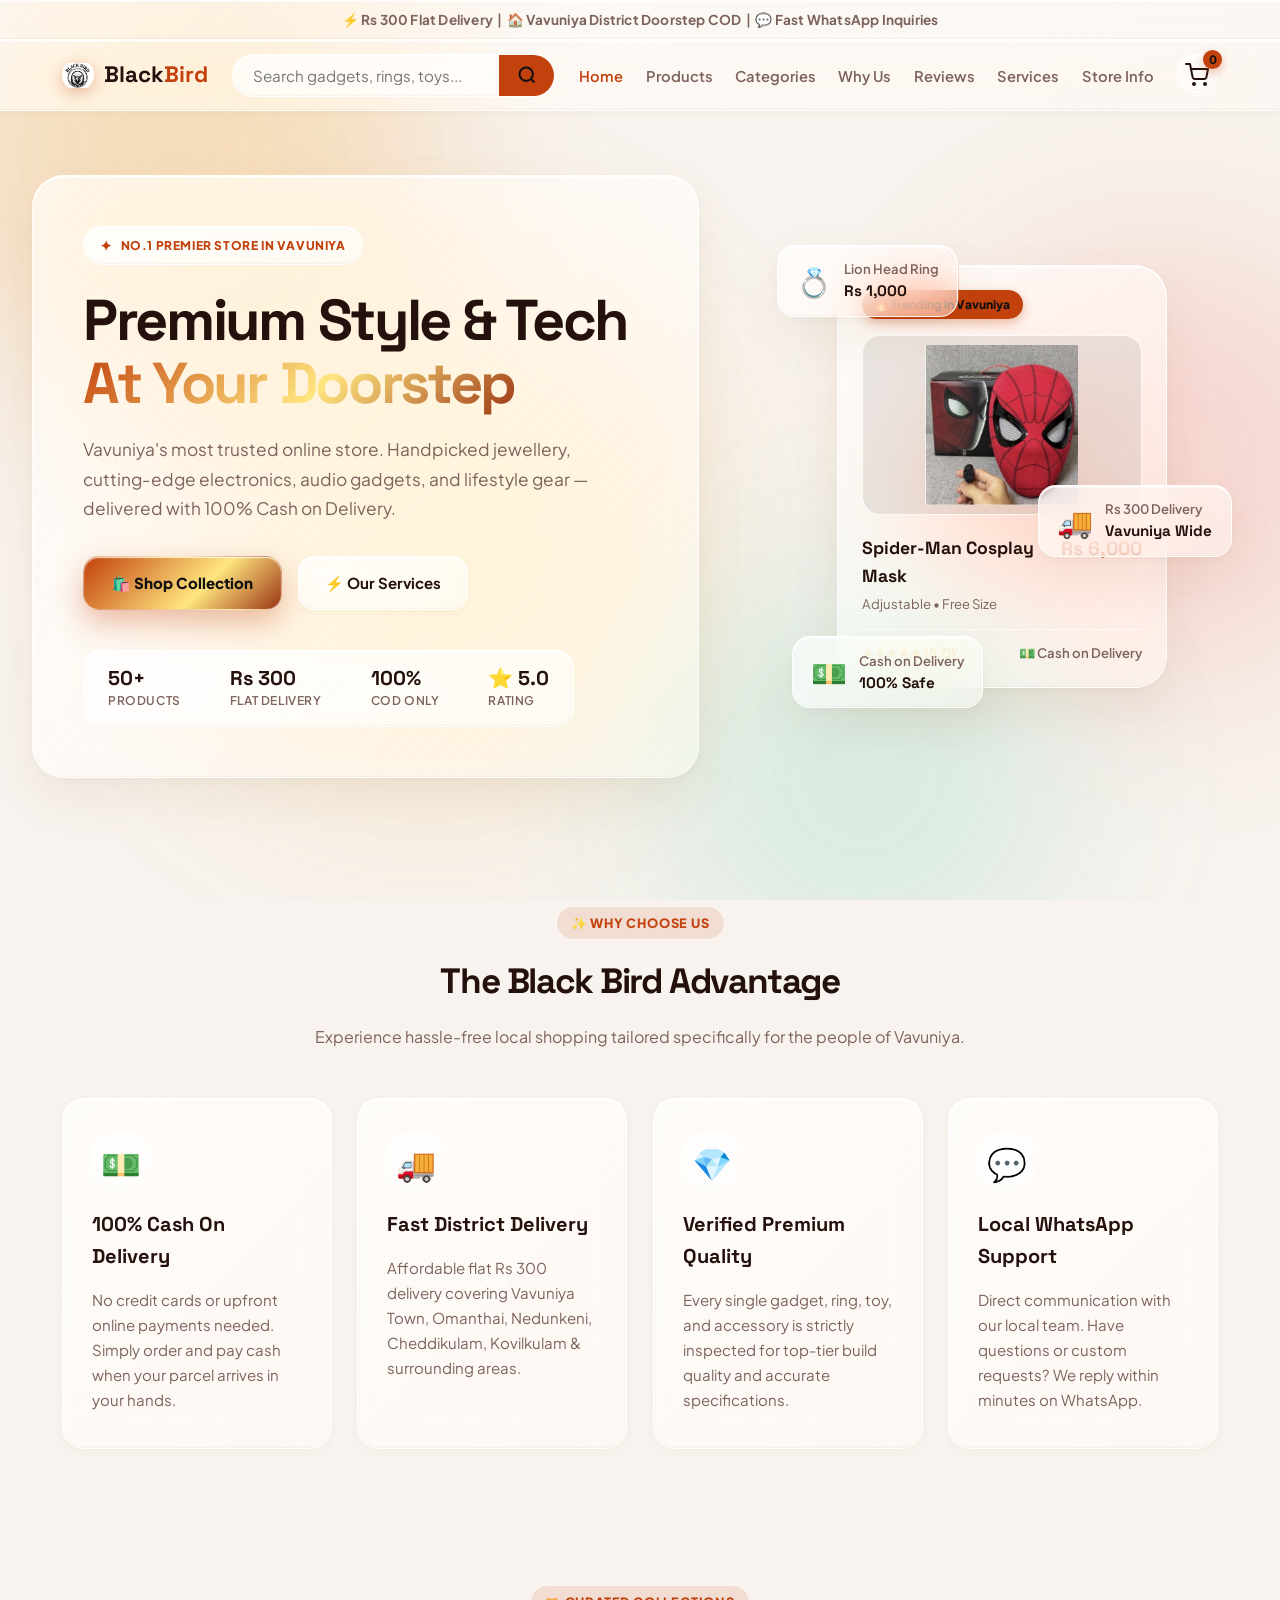
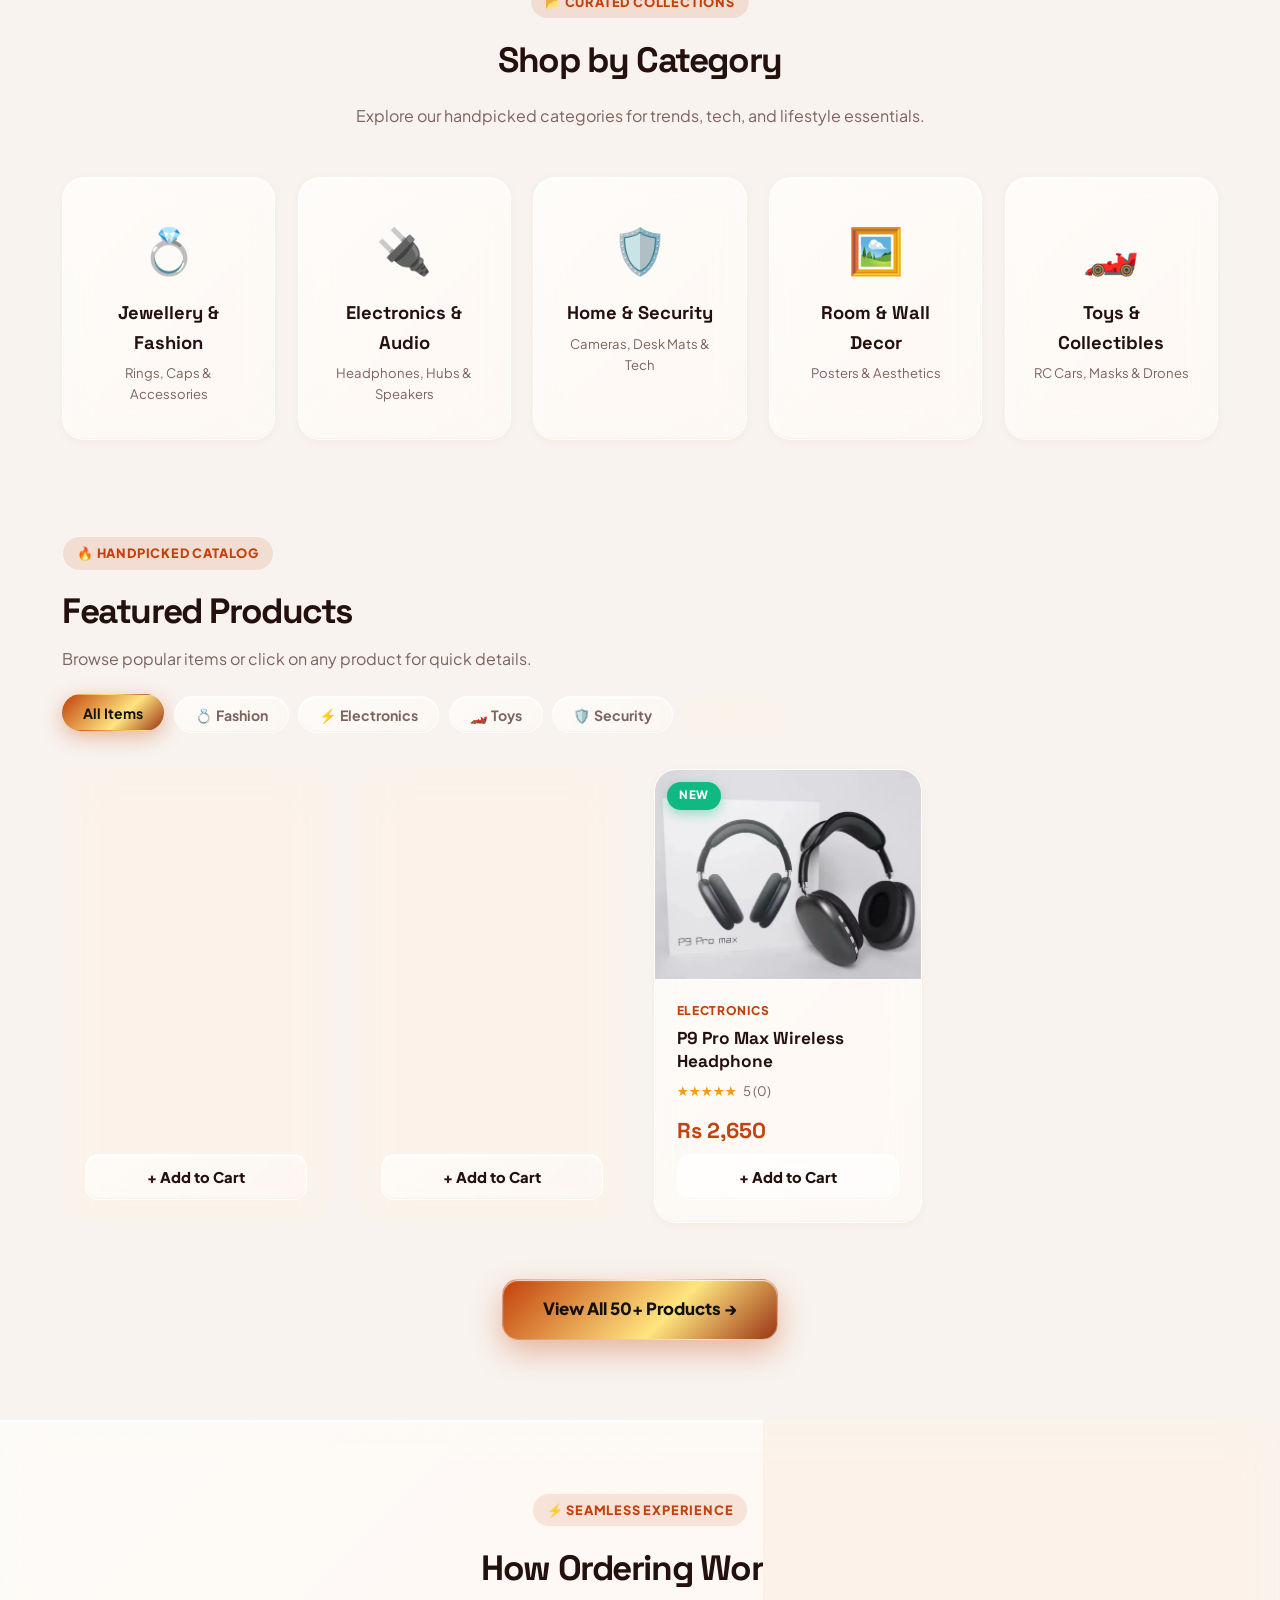
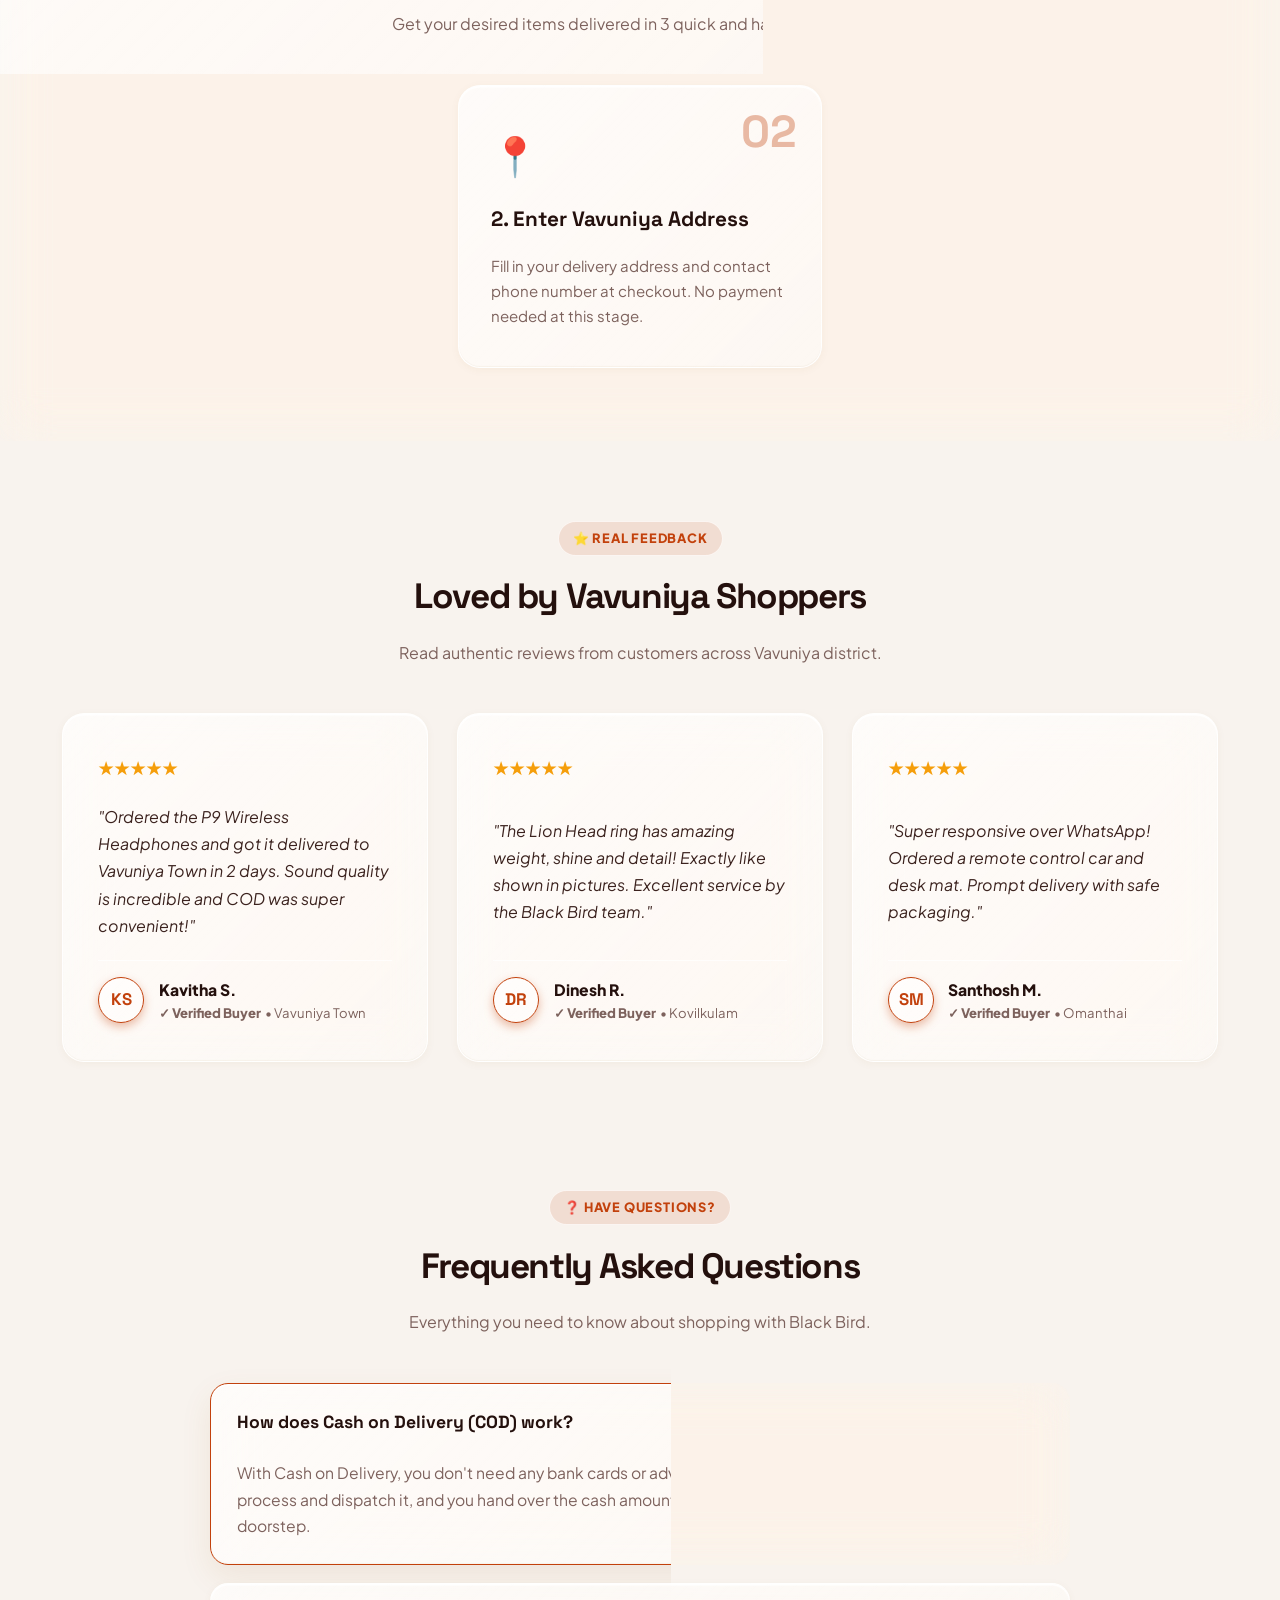
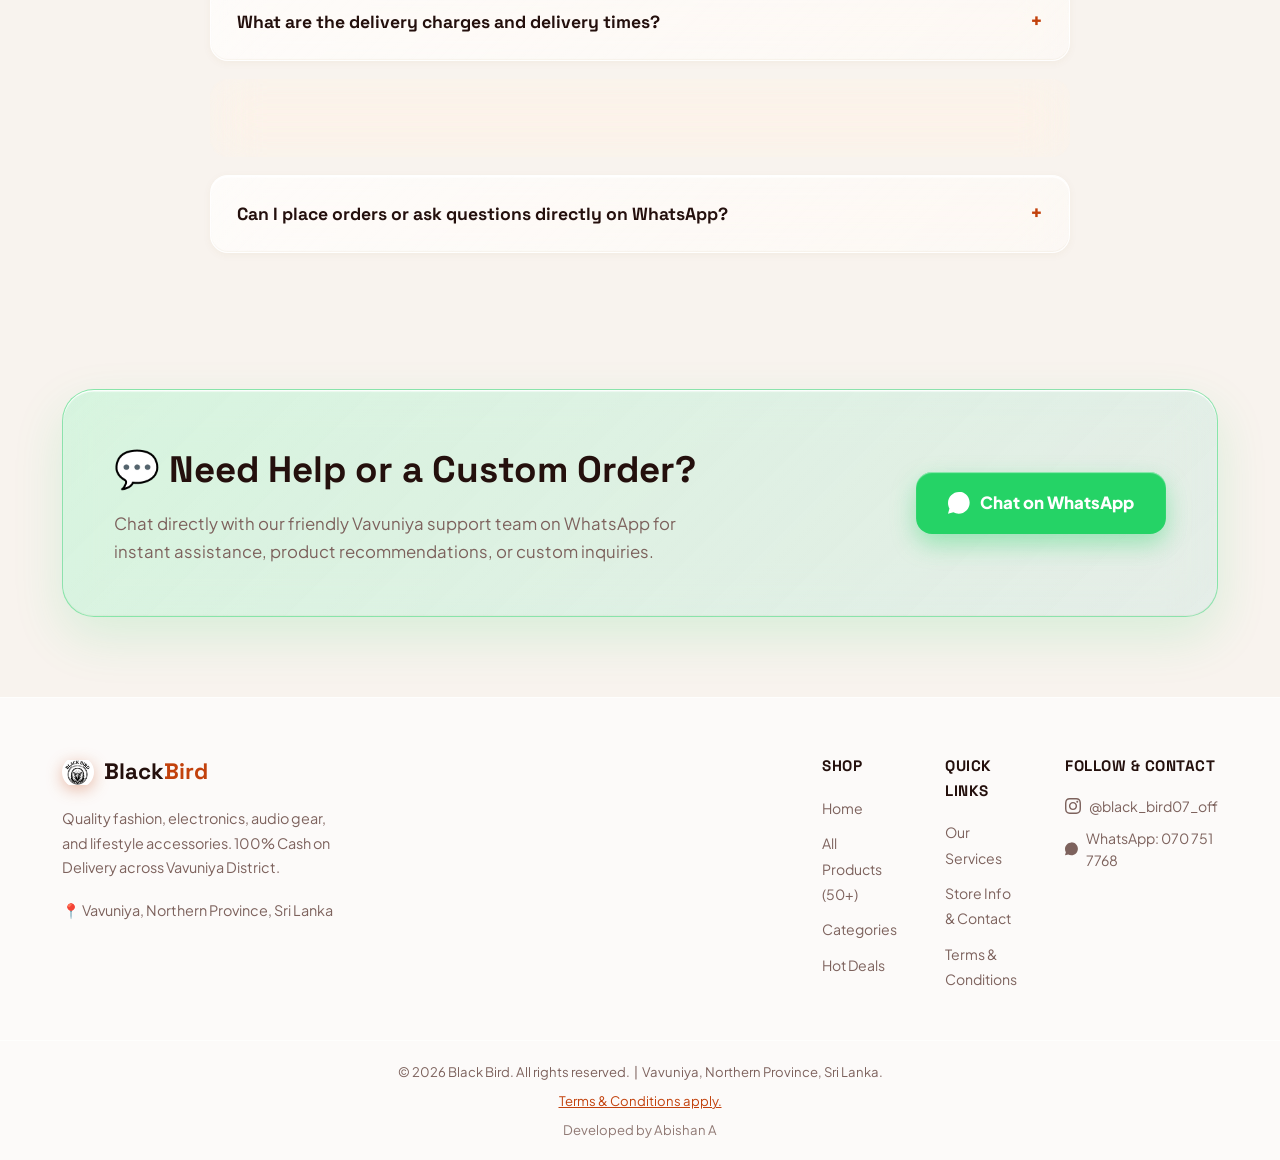
==== commit 6e9746c7: "Add files via upload" ====
--- a/index.html
+++ b/index.html
@@ -1,5 +1,5 @@
 <!DOCTYPE html>
-<html lang="en" data-theme="onyx">
+<html lang="en" data-theme="rose">
 <head>
     <meta charset="UTF-8">
     <meta name="viewport" content="width=device-width, initial-scale=1.0">
@@ -101,9 +101,9 @@
 
     <link rel="stylesheet" href="styles.css">
     <script>
-        // Apply saved theme immediately to prevent FOUT
-        const savedTheme = localStorage.getItem('bb-theme') || 'onyx';
-        document.documentElement.setAttribute('data-theme', savedTheme);
+        // Ensure permanent clean light theme
+        document.documentElement.setAttribute('data-theme', 'rose');
+        localStorage.setItem('bb-theme', 'rose');
     </script>
     <link rel="preconnect" href="https://fonts.googleapis.com">
     <link rel="preconnect" href="https://fonts.gstatic.com" crossorigin>
@@ -152,30 +152,6 @@
                     </ul>
                 </nav>
 
-                <!-- Theme Toggle Switch -->
-                <button class="theme-toggle-switch" id="theme-toggle" aria-label="Toggle Theme" title="Toggle Light/Dark Theme">
-                    <span class="toggle-track">
-                        <span class="toggle-thumb">
-                            <!-- Sun (Light) -->
-                            <svg class="toggle-icon-svg sun-icon" viewBox="0 0 24 24" fill="none" stroke="currentColor">
-                                <circle cx="12" cy="12" r="5"></circle>
-                                <line x1="12" y1="1" x2="12" y2="3"></line>
-                                <line x1="12" y1="21" x2="12" y2="23"></line>
-                                <line x1="4.22" y1="4.22" x2="5.64" y2="5.64"></line>
-                                <line x1="18.36" y1="18.36" x2="19.78" y2="19.78"></line>
-                                <line x1="1" y1="12" x2="3" y2="12"></line>
-                                <line x1="21" y1="12" x2="23" y2="12"></line>
-                                <line x1="4.22" y1="19.78" x2="5.64" y2="18.36"></line>
-                                <line x1="18.36" y1="5.64" x2="19.78" y2="4.22"></line>
-                            </svg>
-                            <!-- Moon (Dark) -->
-                            <svg class="toggle-icon-svg moon-icon" viewBox="0 0 24 24" fill="none" stroke="currentColor">
-                                <path d="M21 12.79A9 9 0 1 1 11.21 3 7 7 0 0 0 21 12.79z"></path>
-                            </svg>
-                        </span>
-                    </span>
-                </button>
-
                 <!-- Cart Icon -->
                 <div class="cart-icon" id="cart-icon" title="Open Cart">
                     <svg viewBox="0 0 24 24" width="24" height="24" stroke="currentColor" stroke-width="2" fill="none" stroke-linecap="round" stroke-linejoin="round"><circle cx="9" cy="21" r="1"></circle><circle cx="20" cy="21" r="1"></circle><path d="M1 1h4l2.68 13.39a2 2 0 0 0 2 1.61h9.72a2 2 0 0 0 2-1.61L23 6H6"></path></svg>
@@ -505,7 +481,7 @@
                             <span class="faq-icon">+</span>
                         </summary>
                         <div class="faq-answer">
-                            Yes! You can contact us anytime on WhatsApp at +94 77 470 6554. Our team can help you check product availability, answer questions, or take orders directly.
+                            Yes! You can contact us anytime on WhatsApp at +94 70 751 7768. Our team can help you check product availability, answer questions, or take orders directly.
                         </div>
                     </details>
                 </div>
@@ -520,7 +496,7 @@
                         <h2>💬 Need Help or a Custom Order?</h2>
                         <p>Chat directly with our friendly Vavuniya support team on WhatsApp for instant assistance, product recommendations, or custom inquiries.</p>
                     </div>
-                    <a href="https://wa.me/94774706554?text=Hi%20Black%20Bird%2C%20I%20have%20an%20inquiry%20regarding%20your%20products" target="_blank" rel="noopener noreferrer" class="whatsapp-btn">
+                    <a href="https://wa.me/94707517768?text=Hi%20Black%20Bird%2C%20I%20have%20an%20inquiry%20regarding%20your%20products" target="_blank" rel="noopener noreferrer" class="whatsapp-btn">
                         <svg viewBox="0 0 24 24" width="22" height="22" fill="currentColor"><path d="M12.031 6.172c-3.181 0-5.767 2.586-5.768 5.766-.001 1.298.38 2.27 1.019 3.287l-.582 2.128 2.182-.573c.978.58 1.911.928 3.145.929 3.178 0 5.767-2.587 5.768-5.766.001-3.187-2.575-5.77-5.764-5.771zm3.392 8.244c-.144.405-.837.774-1.17.824-.299.045-.677.063-1.092-.069-.252-.08-.575-.187-.988-.365-1.739-.751-2.874-2.502-2.961-2.617-.087-.116-.708-.94-.708-1.793s.448-1.273.607-1.446c.159-.173.346-.217.462-.217l.332.006c.106.005.249-.04.39.298.144.347.491 1.2.534 1.287.043.087.072.188.014.304-.058.116-.087.188-.173.289l-.26.304c-.087.086-.177.18-.076.354.101.174.449.741.964 1.201.662.591 1.221.774 1.394.86.173.086.275.072.376-.044.101-.116.433-.506.549-.68.116-.173.231-.145.39-.086s1.011.477 1.184.564.289.13.332.202c.045.072.045.419-.099.824zm-3.423-14.416c-6.627 0-12 5.373-12 12 0 2.159.57 4.187 1.564 5.945l-1.564 5.711 5.861-1.537c1.71.954 3.676 1.503 5.763 1.503 6.627 0 12-5.373 12-12 0-6.627-5.373-12-12-12z"/></svg>
                         Chat on WhatsApp
                     </a>
@@ -558,7 +534,6 @@
                         <li><a href="services.html">Our Services</a></li>
                         <li><a href="info.html">Store Info &amp; Contact</a></li>
                         <li><a href="terms.html">Terms &amp; Conditions</a></li>
-                        <li><a href="admin.html" style="opacity: 0.6; font-size: 0.85em;">Admin Portal</a></li>
                     </ul>
                 </div>
                 <div class="footer-col">
@@ -571,9 +546,9 @@
                             </a>
                         </li>
                         <li>
-                            <a href="https://wa.me/94774706554" target="_blank" rel="noopener noreferrer" style="display:flex;align-items:center;gap:8px;">
+                            <a href="https://wa.me/94707517768" target="_blank" rel="noopener noreferrer" style="display:flex;align-items:center;gap:8px;">
                                 <svg xmlns="http://www.w3.org/2000/svg" width="16" height="16" viewBox="0 0 24 24" fill="currentColor"><path d="M12.031 6.172c-3.181 0-5.767 2.586-5.768 5.766-.001 1.298.38 2.27 1.019 3.287l-.582 2.128 2.182-.573c.978.58 1.911.928 3.145.929 3.178 0 5.767-2.587 5.768-5.766.001-3.187-2.575-5.77-5.764-5.771zm3.392 8.244c-.144.405-.837.774-1.17.824-.299.045-.677.063-1.092-.069-.252-.08-.575-.187-.988-.365-1.739-.751-2.874-2.502-2.961-2.617-.087-.116-.708-.94-.708-1.793s.448-1.273.607-1.446c.159-.173.346-.217.462-.217l.332.006c.106.005.249-.04.39.298.144.347.491 1.2.534 1.287.043.087.072.188.014.304-.058.116-.087.188-.173.289l-.26.304c-.087.086-.177.18-.076.354.101.174.449.741.964 1.201.662.591 1.221.774 1.394.86.173.086.275.072.376-.044.101-.116.433-.506.549-.68.116-.173.231-.145.39-.086s1.011.477 1.184.564.289.13.332.202c.045.072.045.419-.099.824zm-3.423-14.416c-6.627 0-12 5.373-12 12 0 2.159.57 4.187 1.564 5.945l-1.564 5.711 5.861-1.537c1.71.954 3.676 1.503 5.763 1.503 6.627 0 12-5.373 12-12 0-6.627-5.373-12-12-12z"/></svg>
-                                WhatsApp: 077 470 6554
+                                WhatsApp: 070 751 7768
                             </a>
                         </li>
                     </ul>
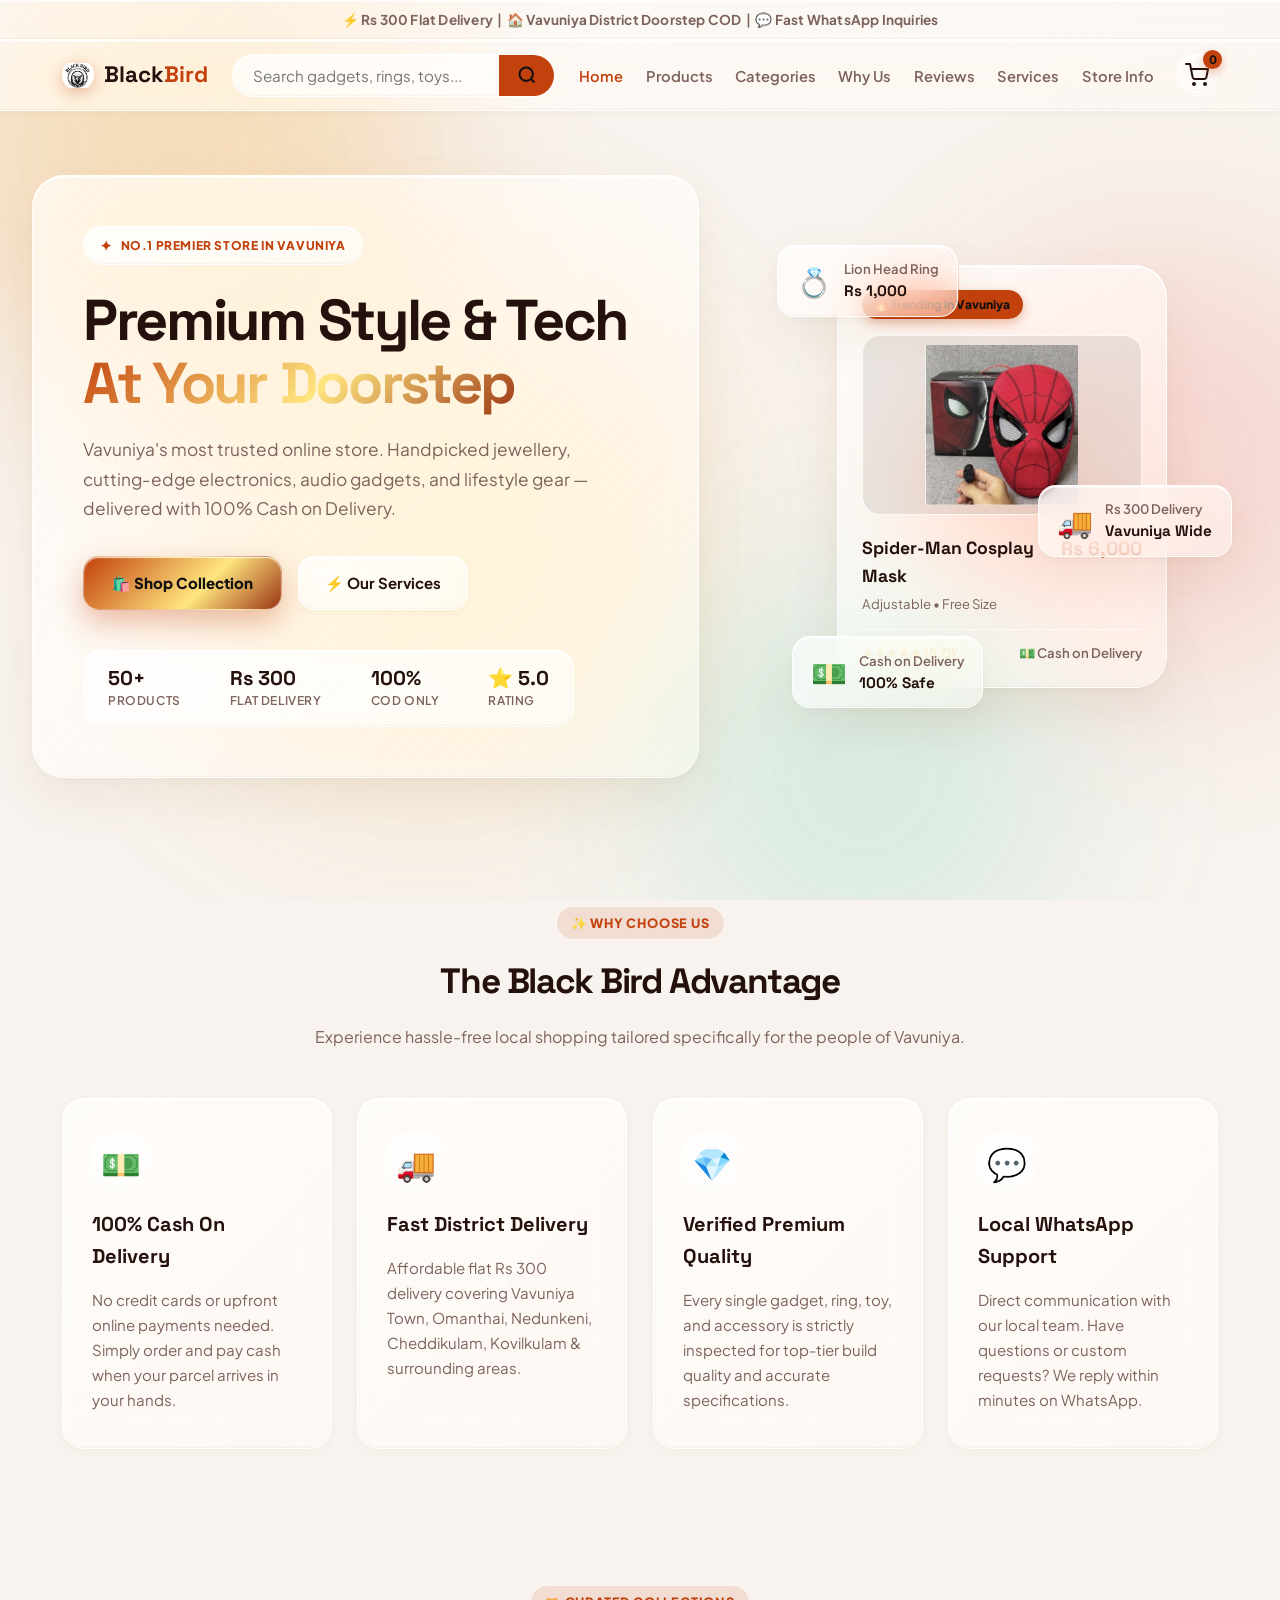
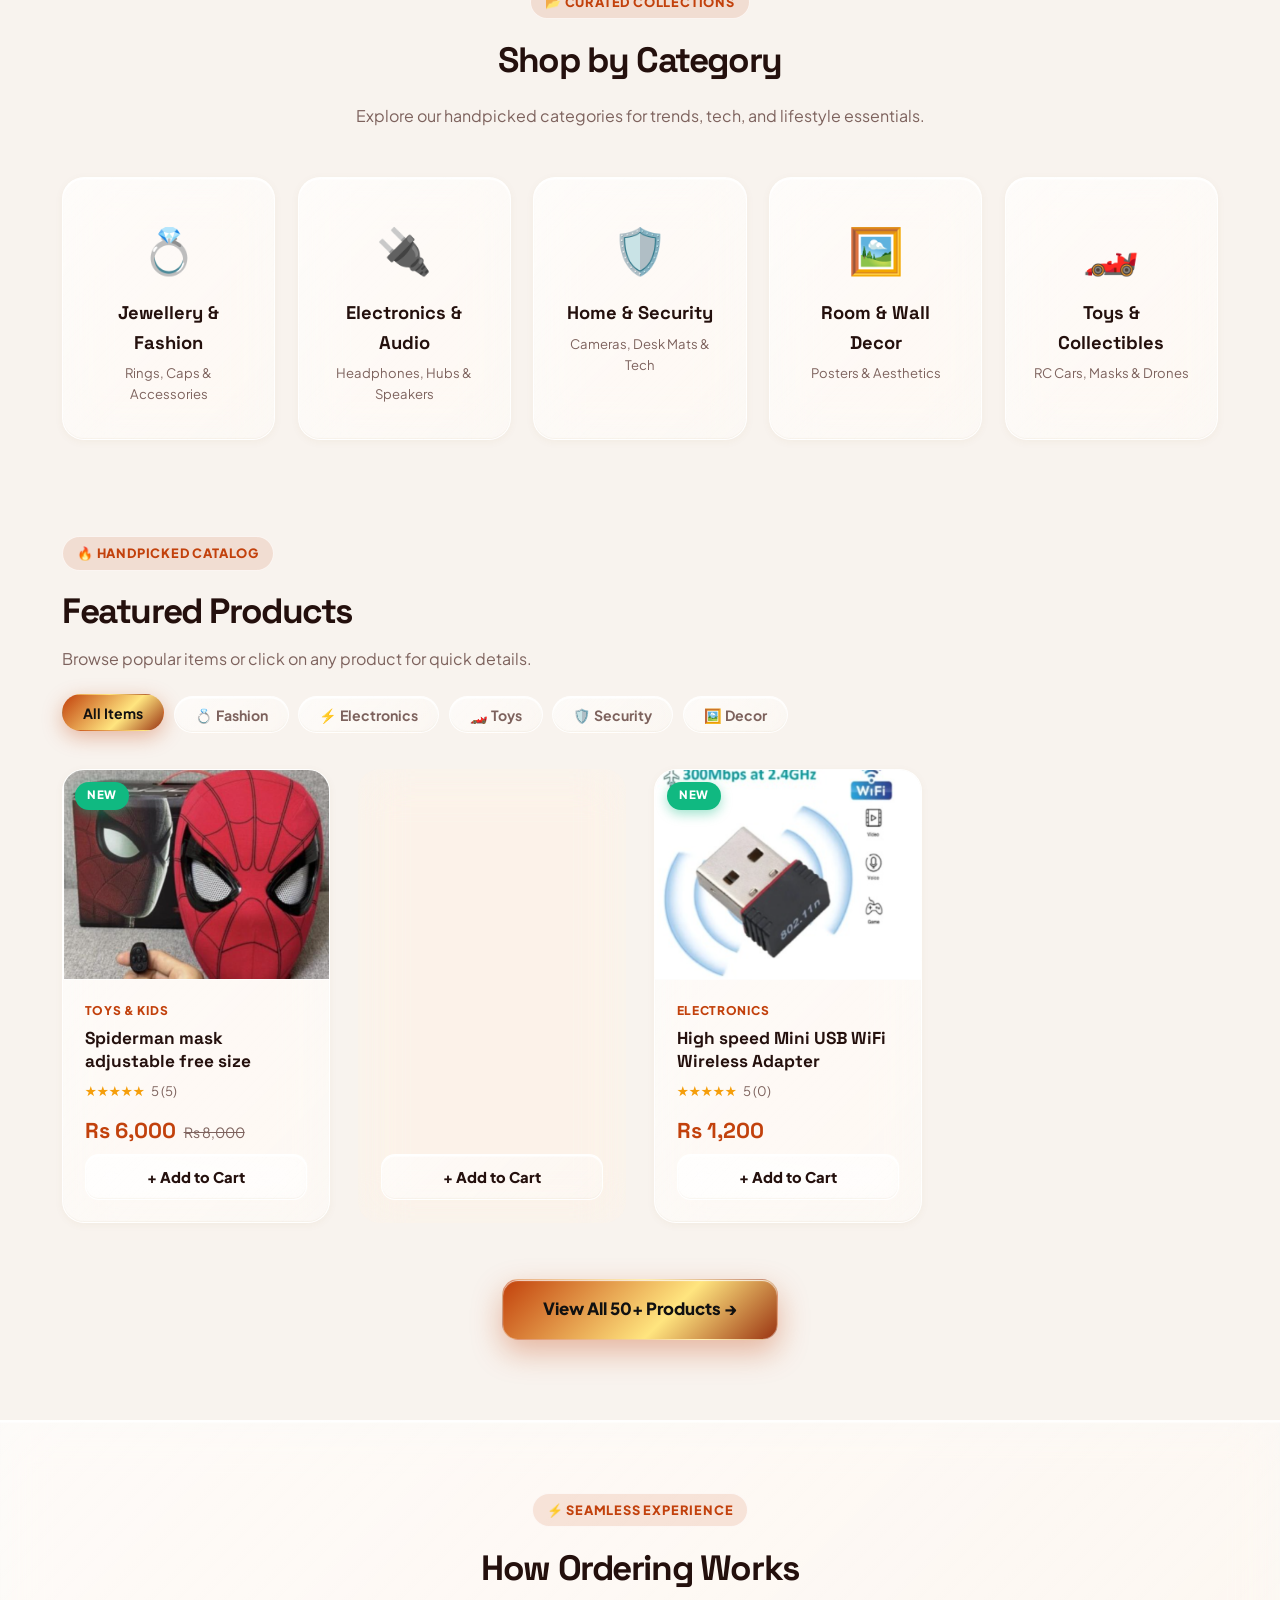
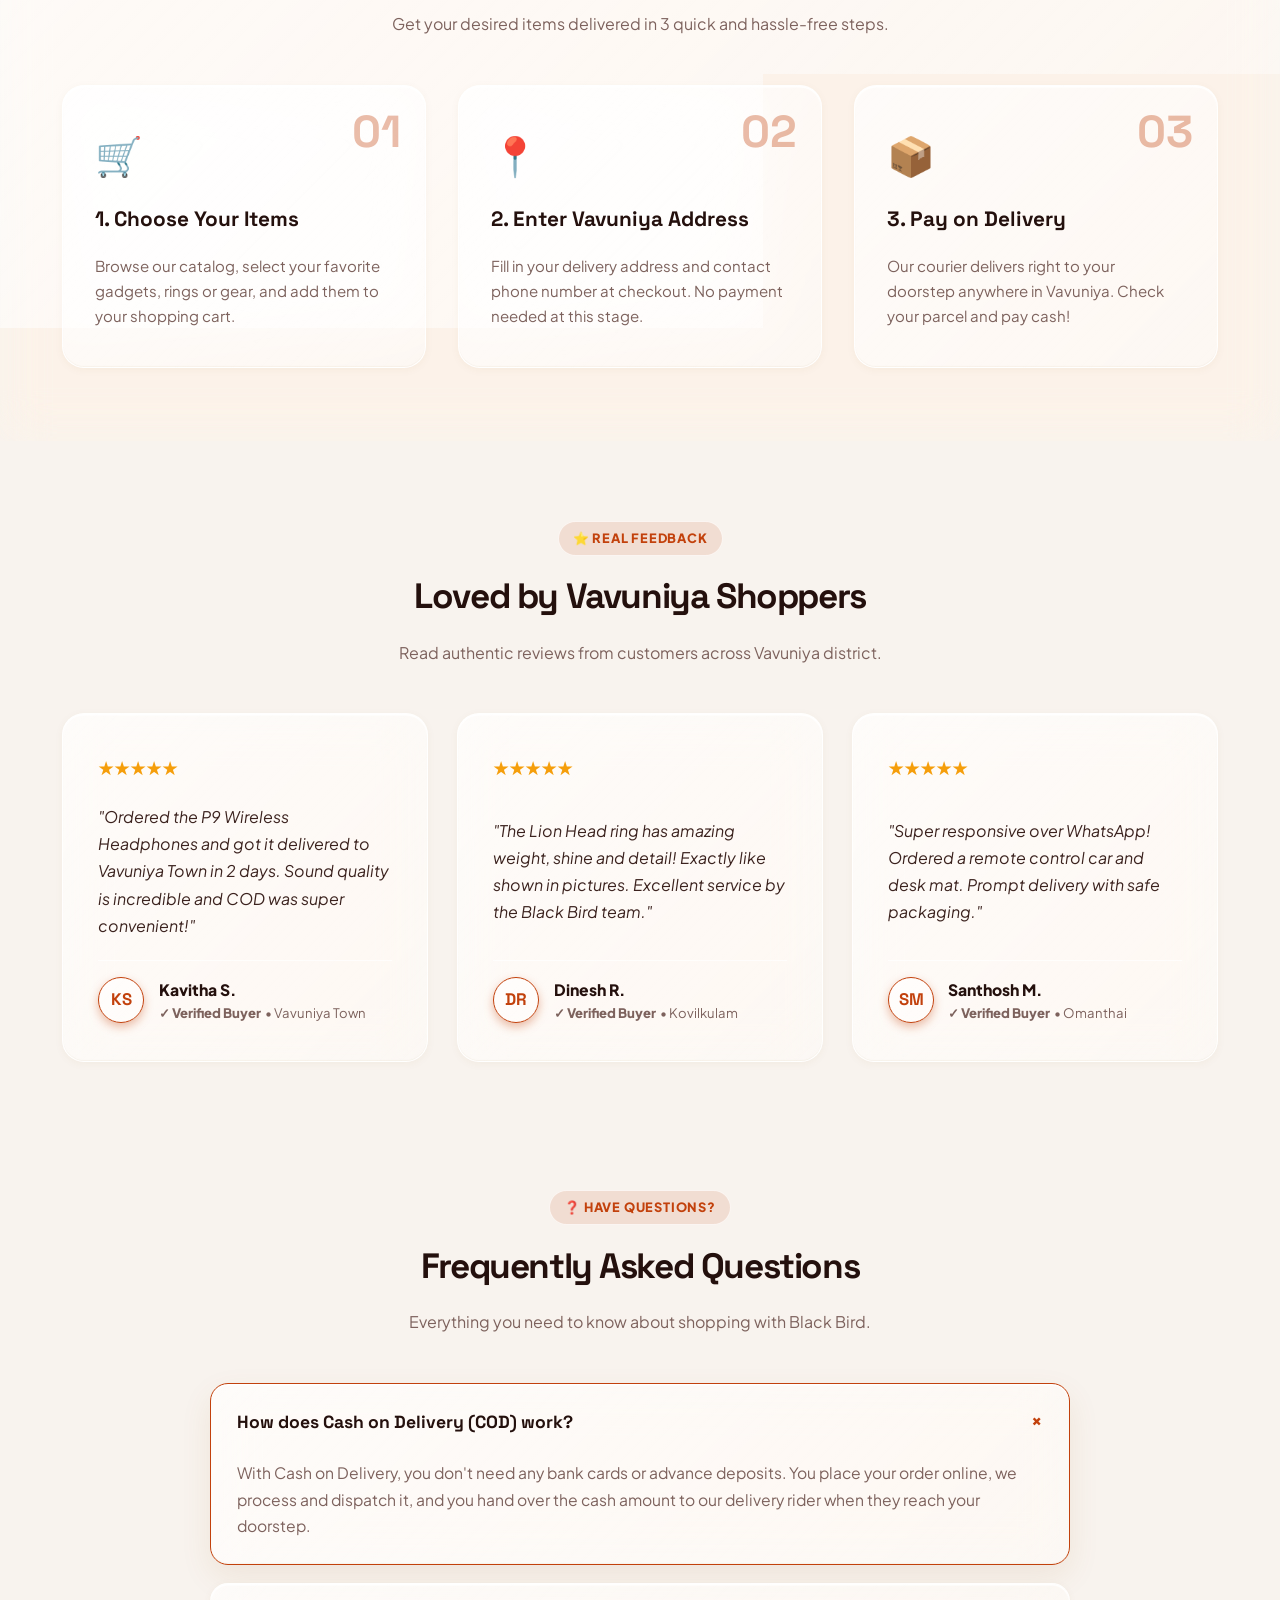
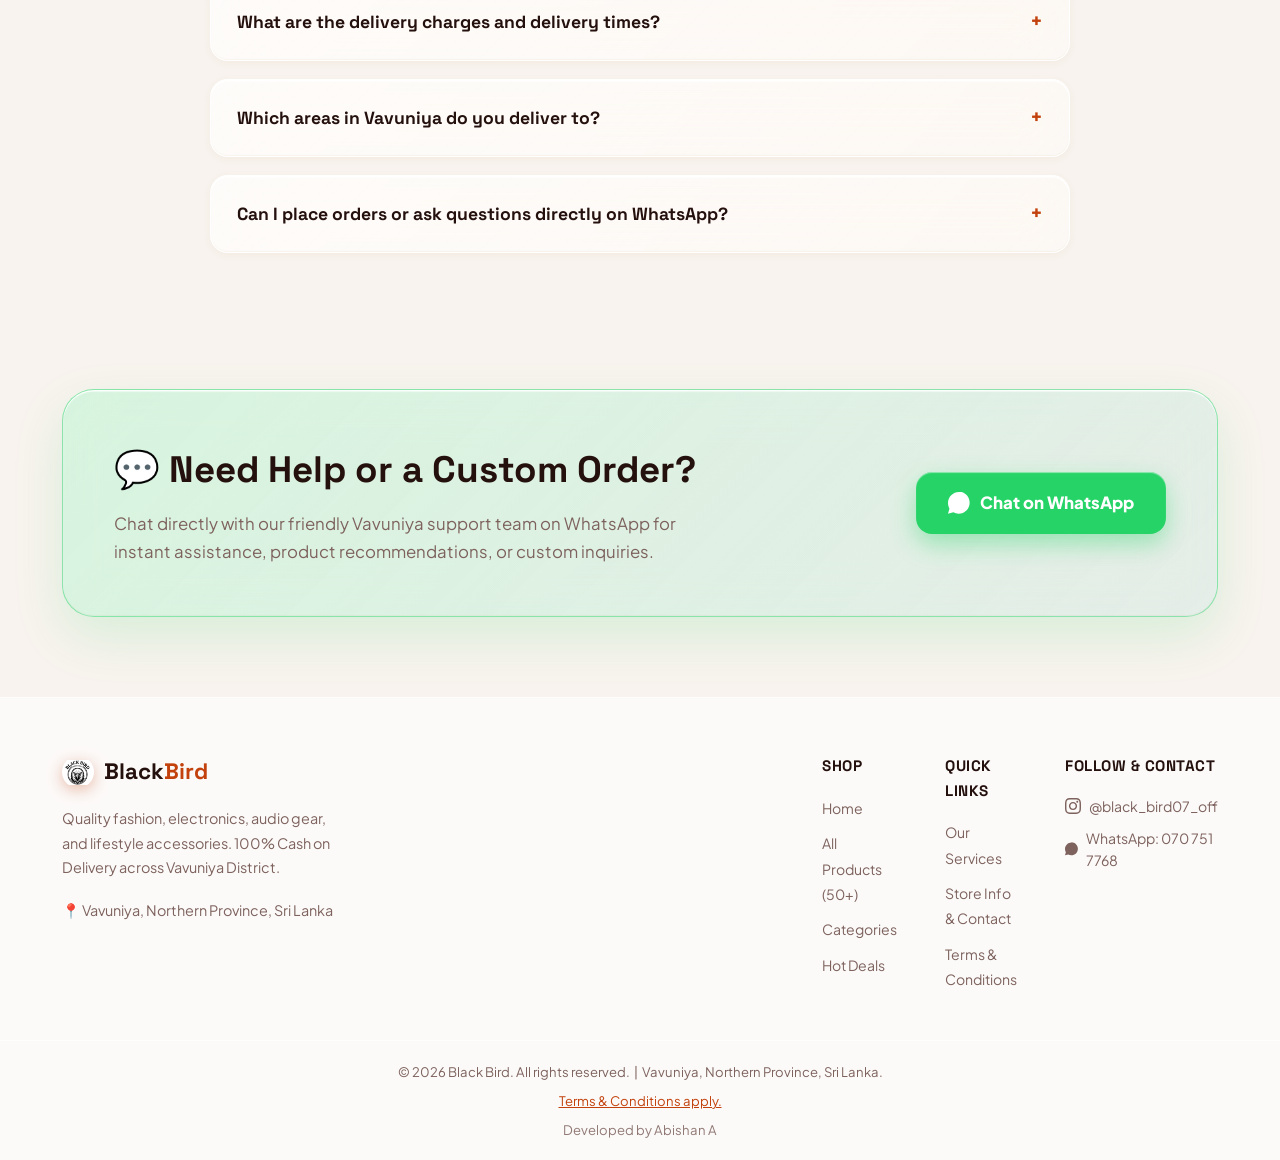
==== commit 51fa9b65: "Fix typo in page title for index.html" ====
--- a/index.html
+++ b/index.html
@@ -3,7 +3,7 @@
 <head>
     <meta charset="UTF-8">
     <meta name="viewport" content="width=device-width, initial-scale=1.0">
-    <title>Black Bird Vavuniya | No.1 Online Store in Vavuniya – Best COD Shop</title>
+    <title>Black Bird Vavuniy | No.1 Online Store in Vavuniya – Best COD Shop</title>
     <link rel="icon" type="image/png" href="product_img/fav.png">
 
     <!-- ── SEO Meta Tags ── -->
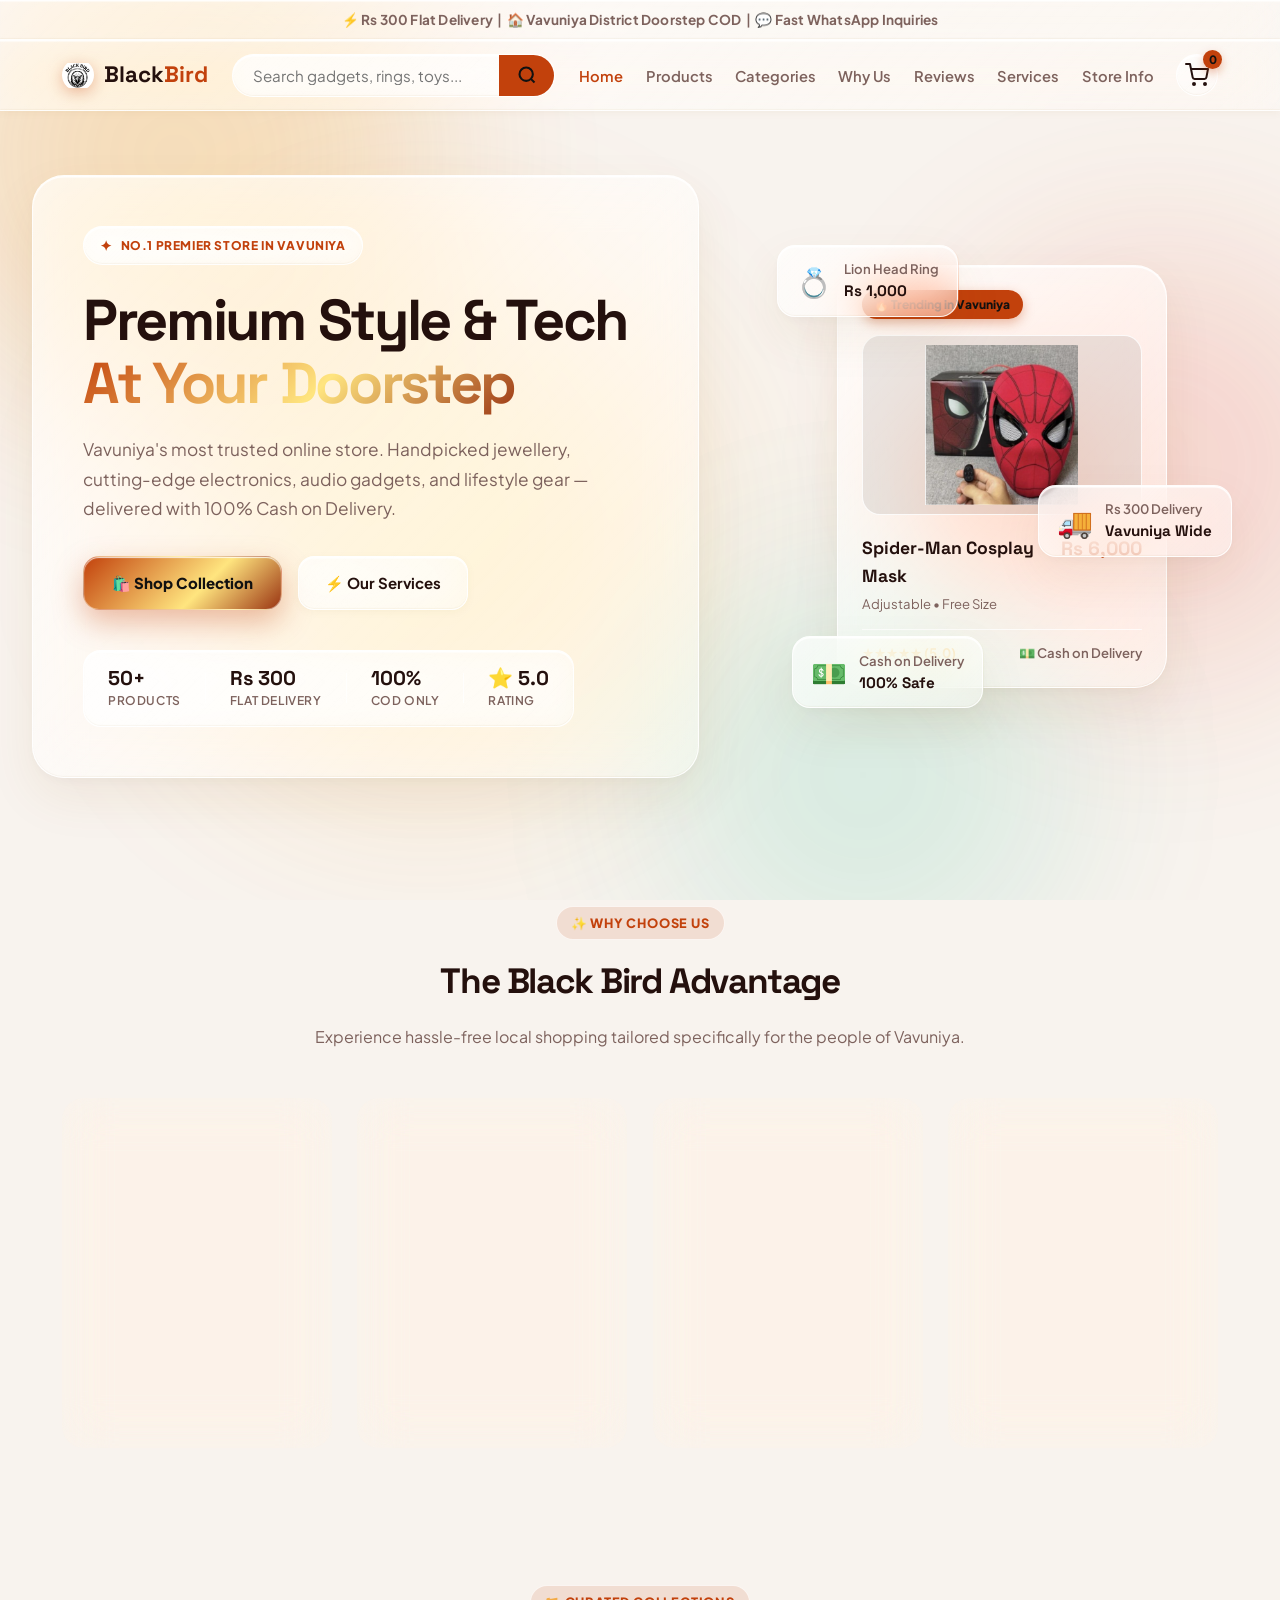
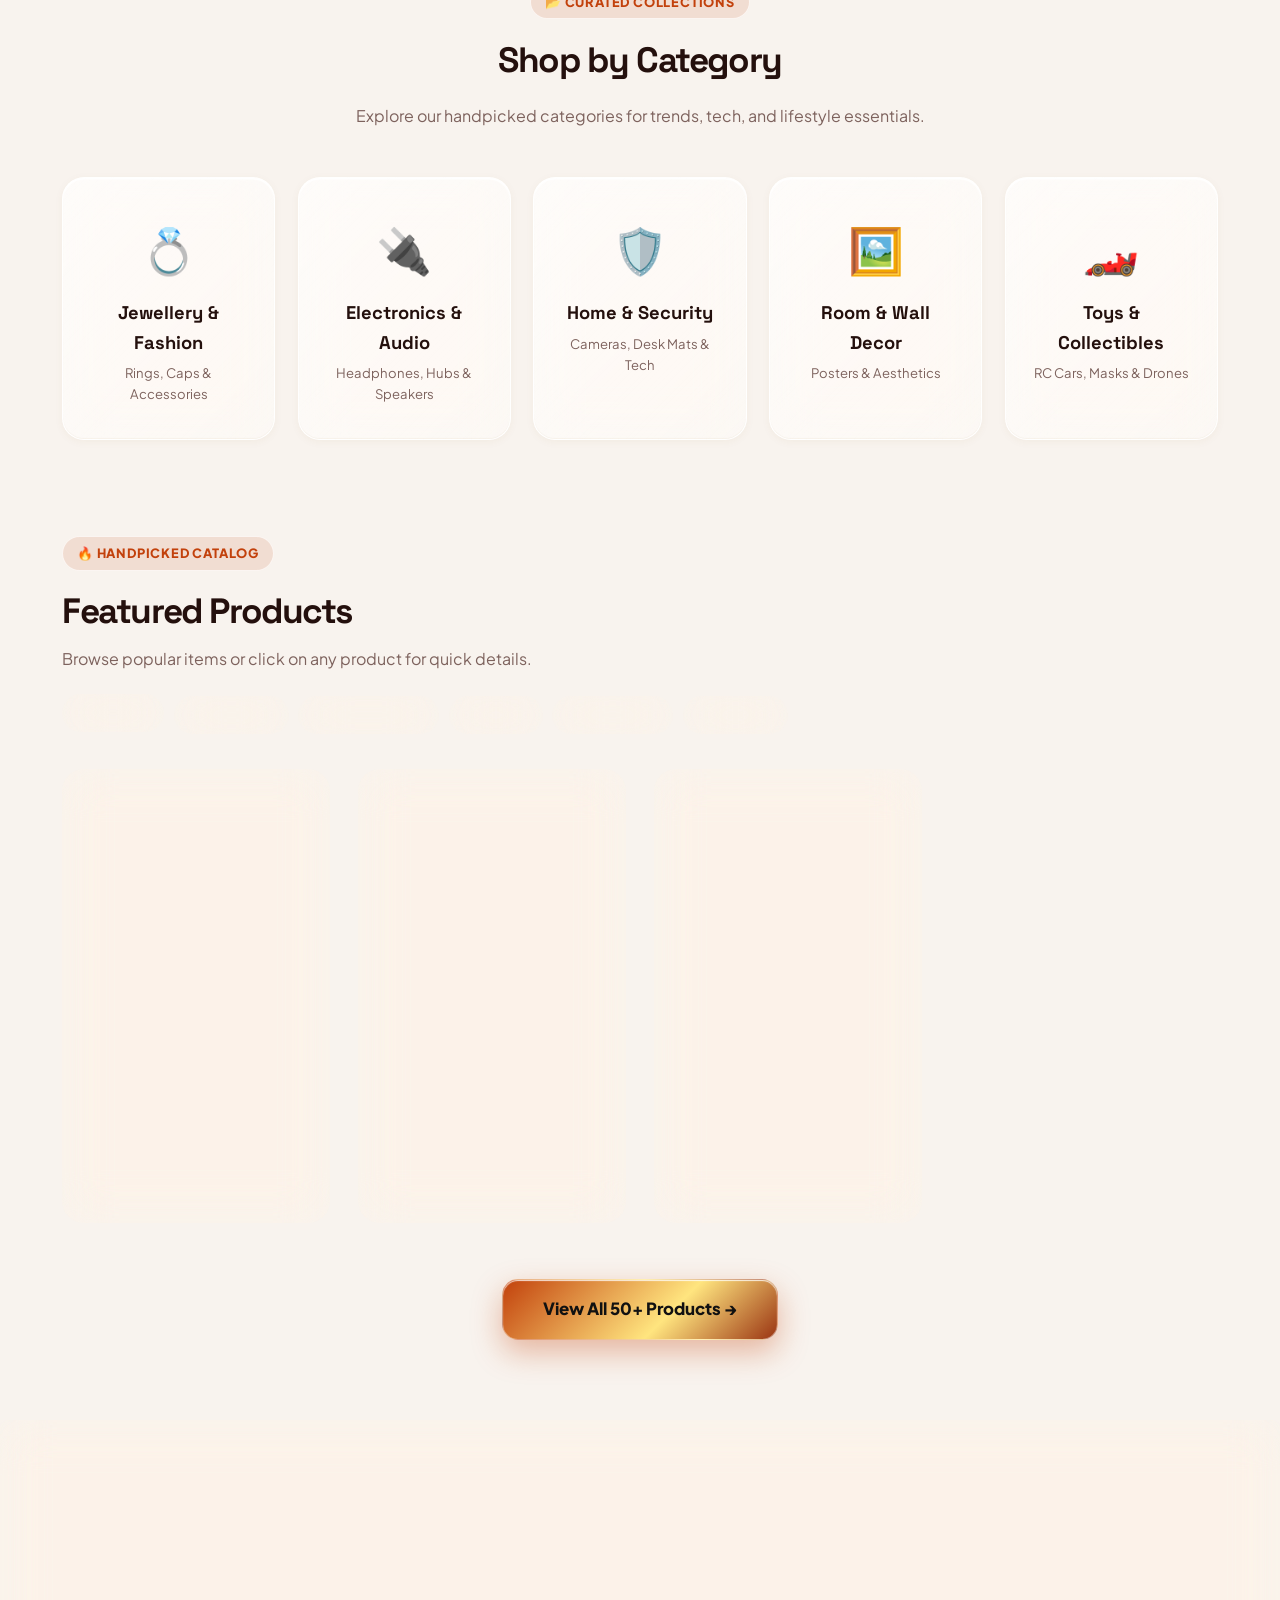
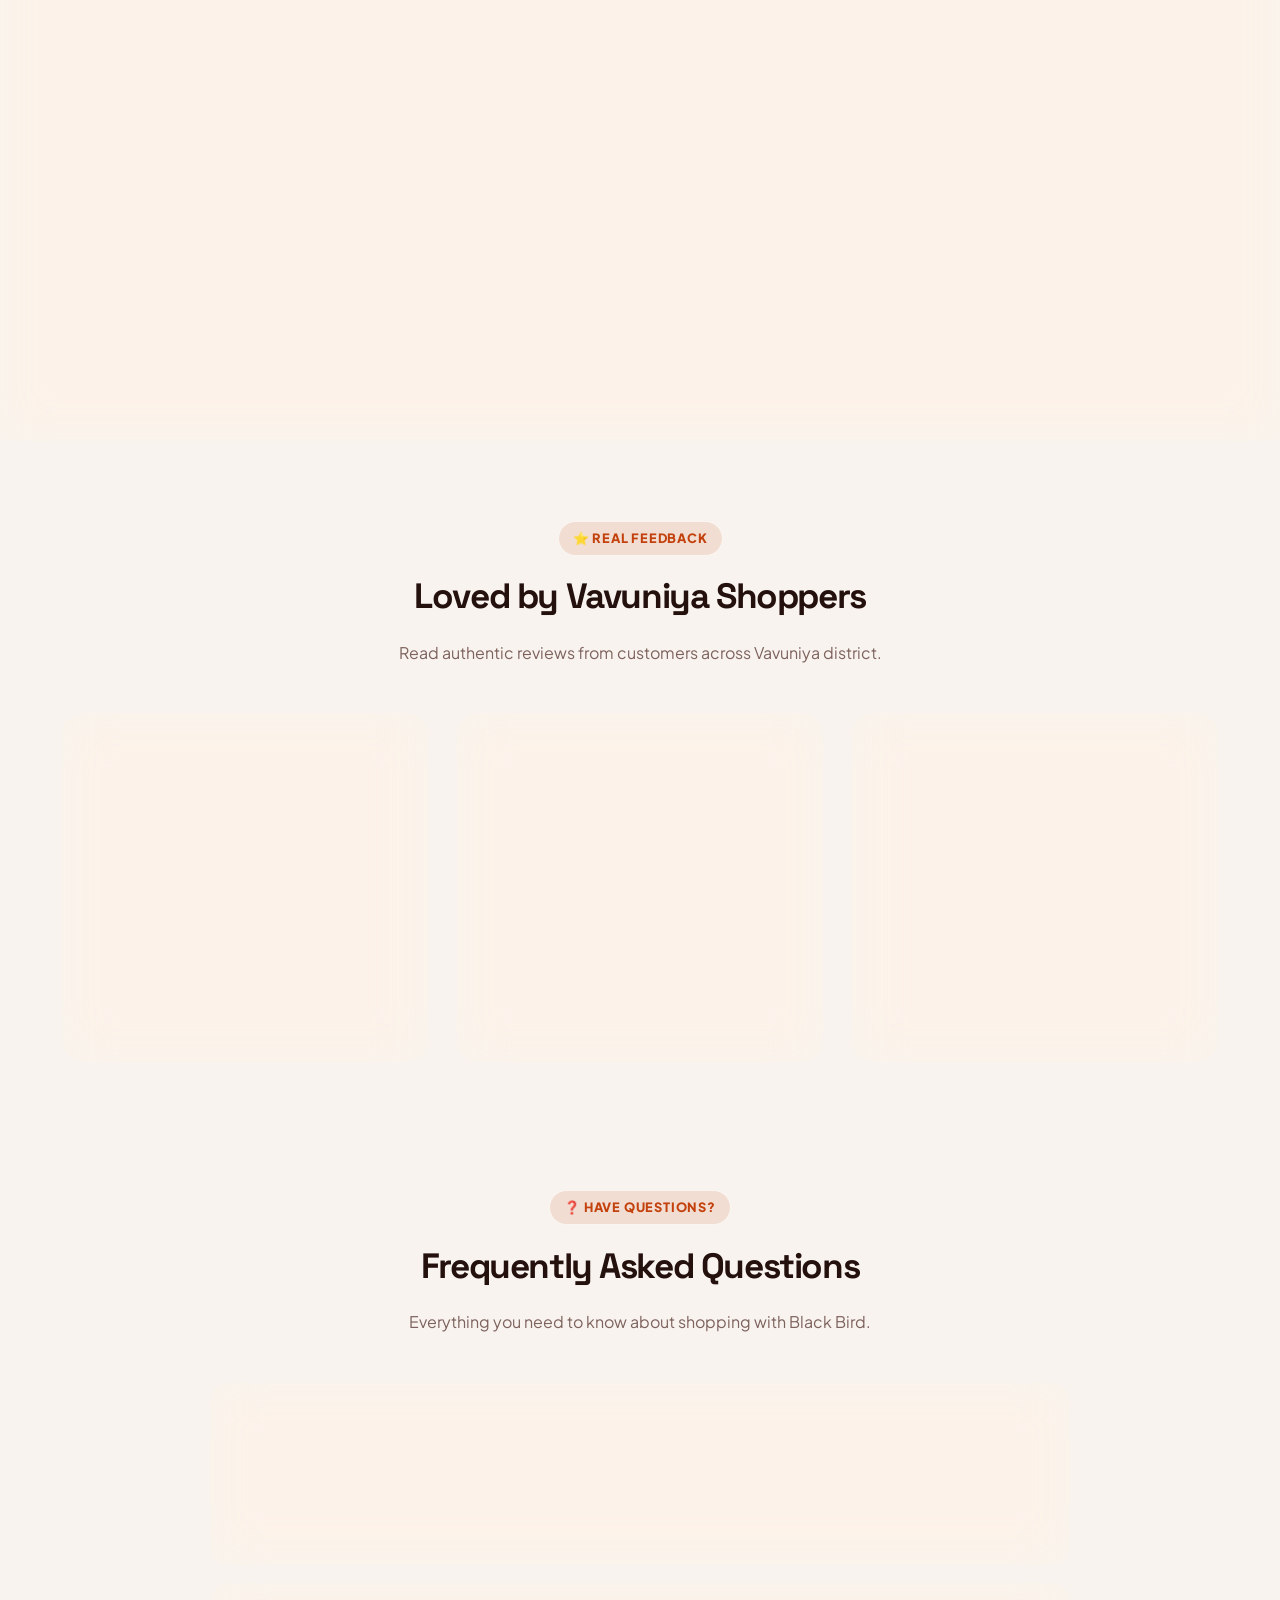
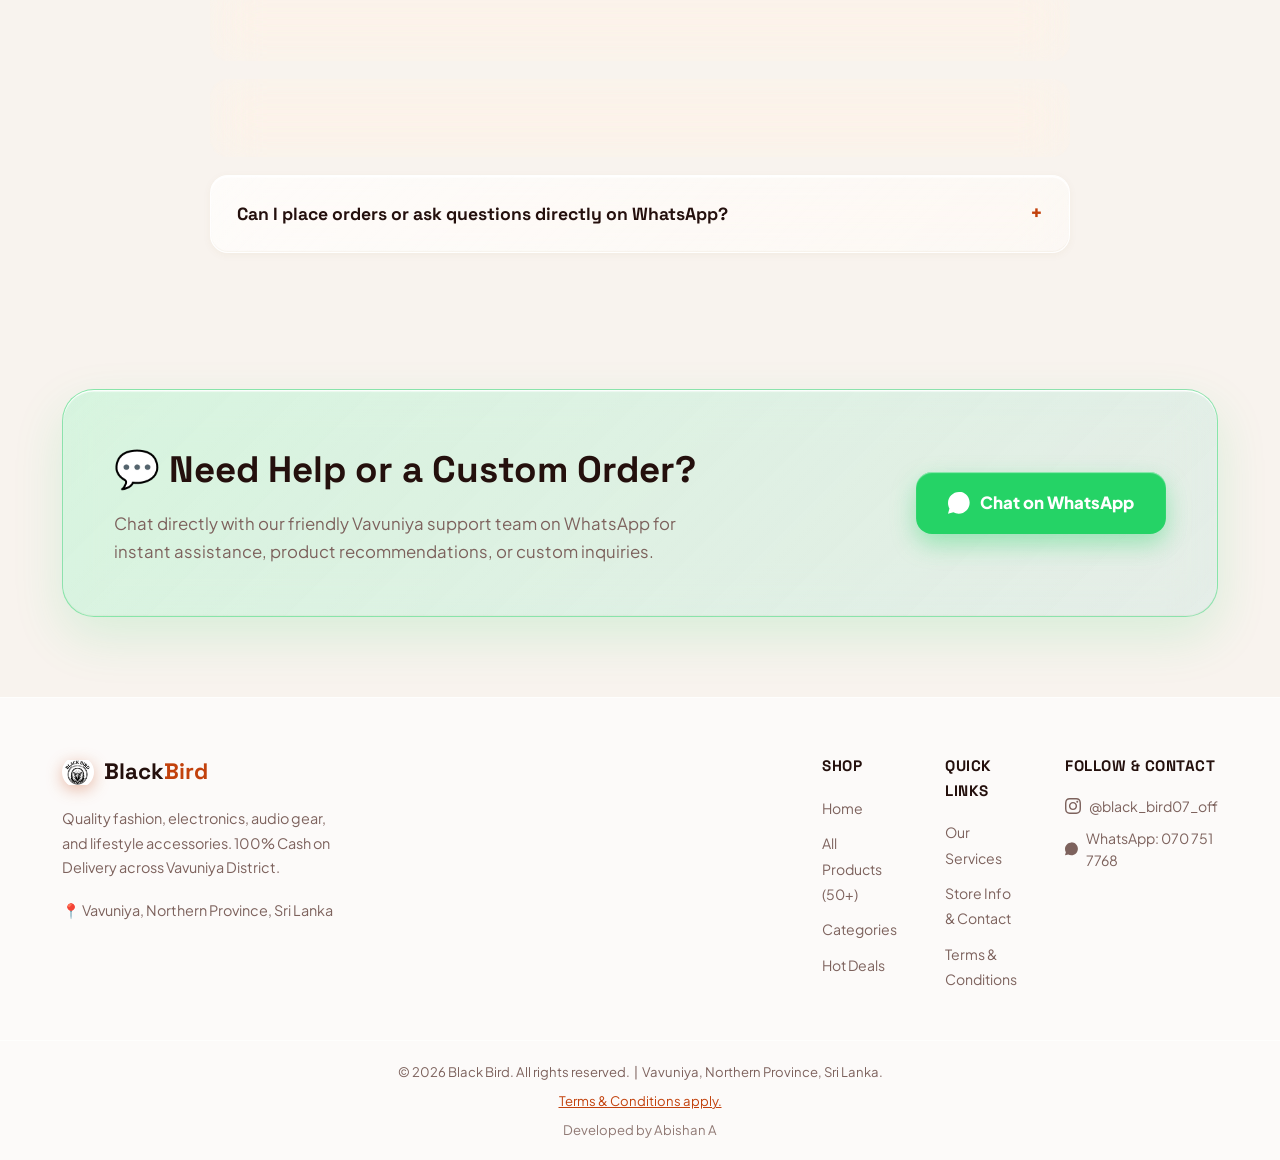
==== commit b9fcb3ae: "Fix title tag formatting in index.html" ====
--- a/index.html
+++ b/index.html
@@ -3,7 +3,7 @@
 <head>
     <meta charset="UTF-8">
     <meta name="viewport" content="width=device-width, initial-scale=1.0">
-    <title>Black Bird Vavuniy | No.1 Online Store in Vavuniya – Best COD Shop</title>
+    <title>Black Bird Vavuniya | No.1 Online Store in Vavuniya – Best COD Shop</title>
     <link rel="icon" type="image/png" href="product_img/fav.png">
 
     <!-- ── SEO Meta Tags ── -->
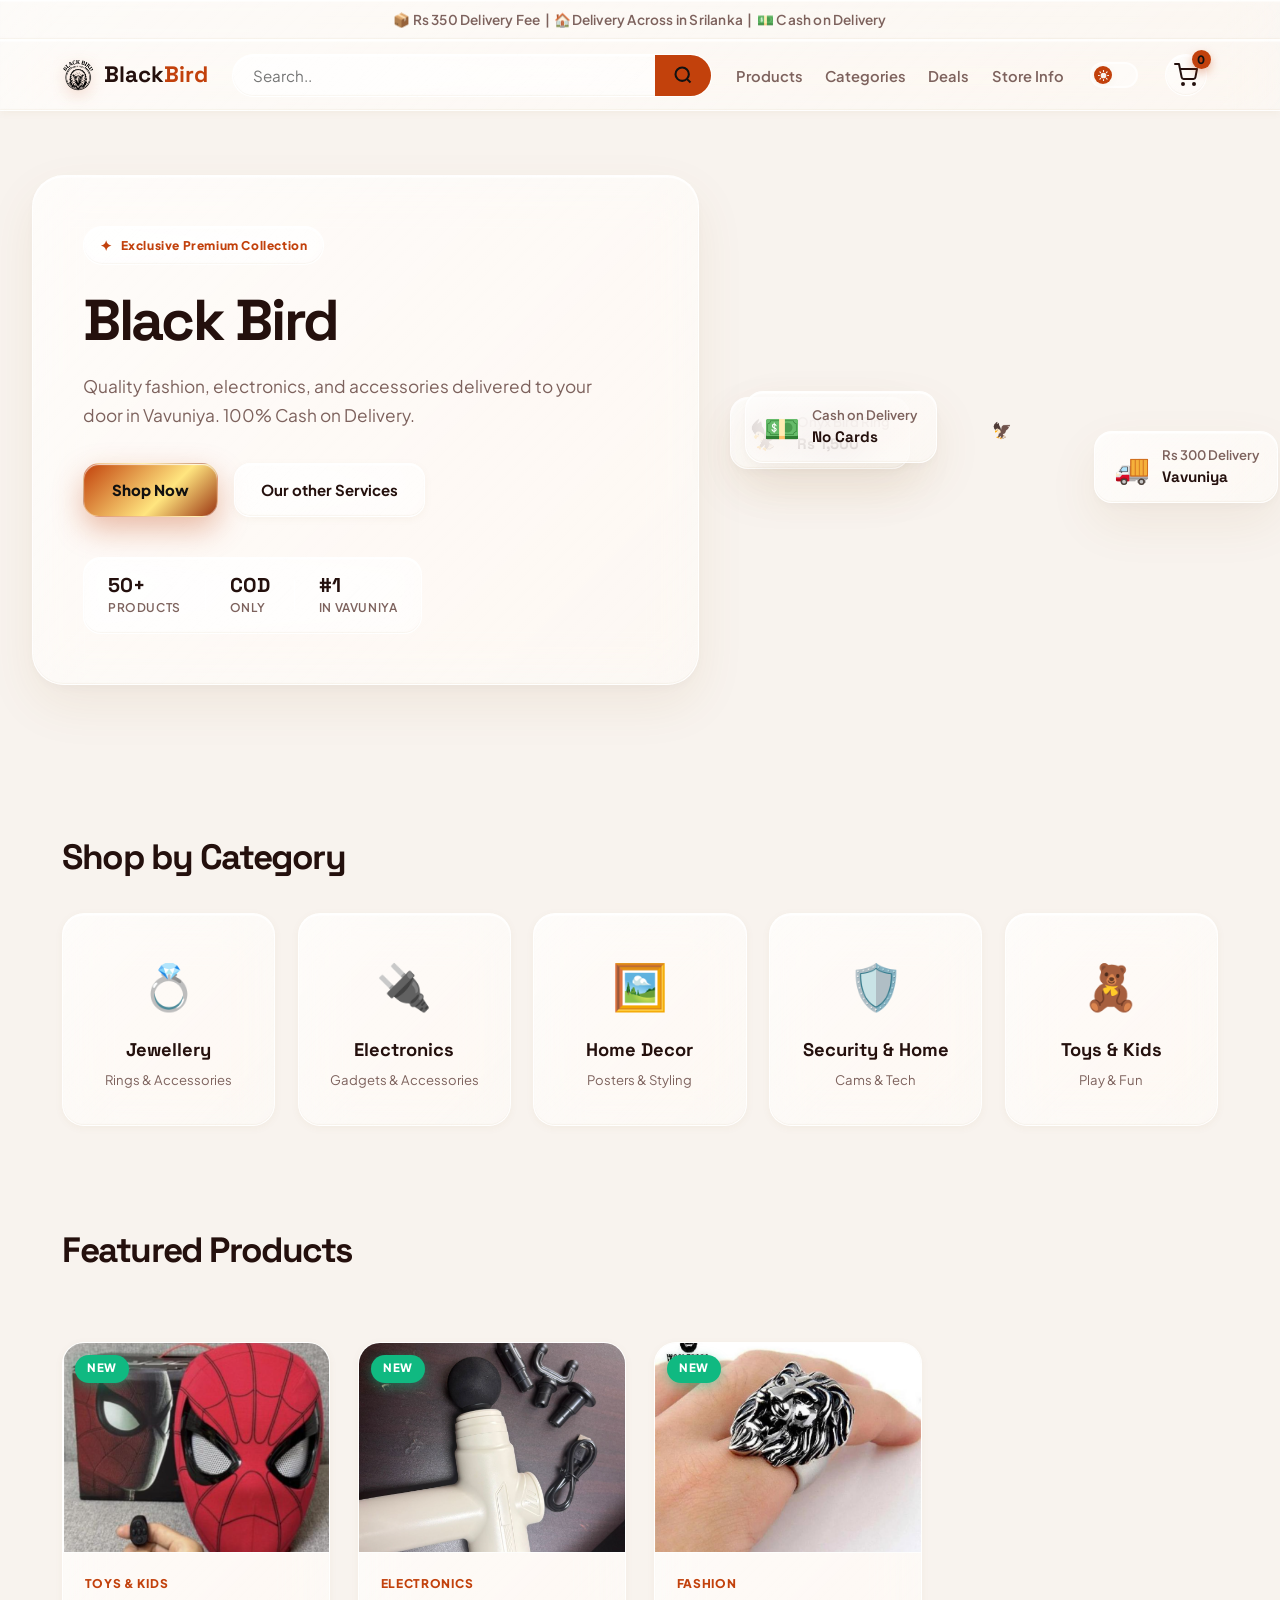
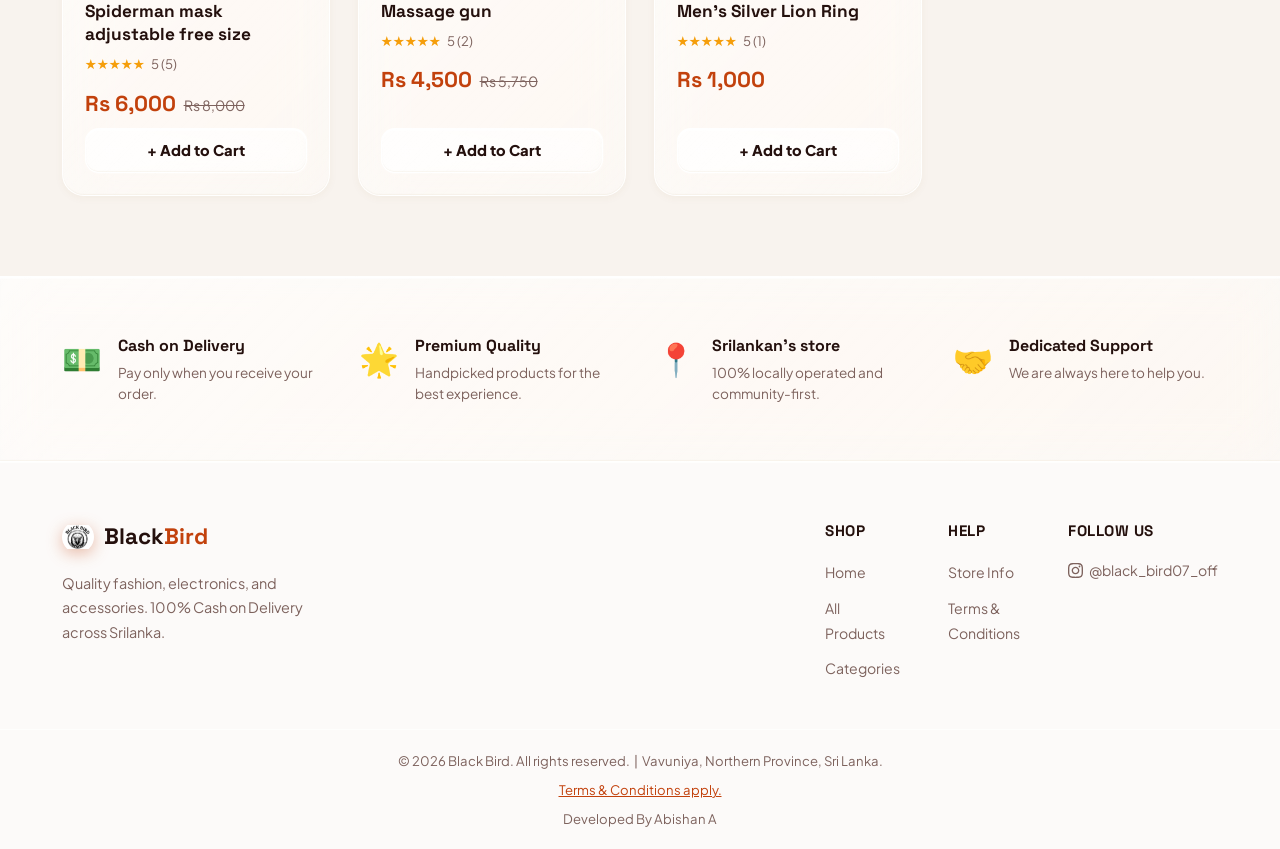
==== commit 73c6a865: "Update fmt.Println to print 'Goodbye World'" ====
--- a/index.html
+++ b/index.html
@@ -1,47 +1,47 @@
 <!DOCTYPE html>
-<html lang="en" data-theme="rose">
+<html lang="en" data-theme="onyx">
 <head>
     <meta charset="UTF-8">
     <meta name="viewport" content="width=device-width, initial-scale=1.0">
-    <title>Black Bird Vavuniya | No.1 Online Store in Vavuniya – Best COD Shop</title>
+    <title>Black Bird lk | Sri Lanka’s Trusted Store – Best COD Shop</title>
     <link rel="icon" type="image/png" href="product_img/fav.png">
 
     <!-- ── SEO Meta Tags ── -->
-    <meta name="description" content="Black Bird – Vavuniya's No.1 online store. Shop premium fashion, electronics, jewellery & accessories with Cash on Delivery across Vavuniya. Best prices guaranteed!">
-    <meta name="keywords" content="Black Bird Vavuniya, best store Vavuniya, no1 online store Vavuniya, number one shop Vavuniya, Vavuniya online shopping, COD Vavuniya, cash on delivery Vavuniya, fashion Vavuniya, electronics Vavuniya, jewellery Vavuniya, rings Vavuniya, accessories Vavuniya, delivery Vavuniya, Sri Lanka online store, best Vavuniya shop, Vavuniya products, Black Bird shop">
-    <meta name="author" content="Black Bird Vavuniya">
+    <meta name="description" content="Black Bird – Srilankan online store. Shop premium fashion, electronics, jewellery & accessories with Cash on Delivery across srilanka. Best prices guaranteed!">
+    <meta name="keywords" content="Black Bird LK, best store srilanka, no1 online store srilanka, number one shop srilanka, srilankan online shopping, COD srilanka, cash on delivery srilanka, fashion srilanka, electronics Vavuniya, jewellery Vavuniya, rings Vavuniya, accessories Vavuniya, delivery Vavuniya, Sri Lanka online store, best Vavuniya shop, Vavuniya products, Black Bird shop,fashion srilanka, electronics srilanka, jewellery srilanka, rings srilanka, accessories srilanka, delivery srilanka, Sri Lanka online store, best srilankan shop, srilankan products, Black Bird shop,black bird lk">
+    <meta name="author" content="Black Bird lk">
     <meta name="robots" content="index, follow">
-    <meta name="theme-color" content="#ffd633">
+    <meta name="theme-color" content="#E5C158">
 
     <!-- ── Open Graph (Facebook / WhatsApp rich preview) ── -->
     <meta property="og:type" content="website">
-    <meta property="og:site_name" content="Black Bird Vavuniya">
-    <meta property="og:title" content="Black Bird – No.1 Online Store in Vavuniya 🦅">
-    <meta property="og:description" content="Vavuniya's best online shop! Premium fashion, electronics & jewellery with Cash on Delivery. Order now — we deliver to your door! 💵">
+    <meta property="og:site_name" content="Black Bird lk">
+    <meta property="og:title" content="Black Bird lk – Sri Lanka’s Trusted Store 🦅">
+    <meta property="og:description" content="Srilanka's best online shop! Premium fashion, electronics & jewellery with Cash on Delivery. Order now — we deliver to your door! 💵">
     <meta property="og:image" content="product_img/fav.png">
     <meta property="og:image:width" content="512">
     <meta property="og:image:height" content="512">
-    <meta property="og:image:alt" content="Black Bird – No.1 Store in Vavuniya">
+    <meta property="og:image:alt" content="Black Bird lk – Sri Lanka’s Trusted Store">
     <meta property="og:locale" content="en_LK">
 
     <!-- ── Twitter / X Card ── -->
     <meta name="twitter:card" content="summary_large_image">
-    <meta name="twitter:title" content="Black Bird – No.1 Online Store in Vavuniya 🦅">
-    <meta name="twitter:description" content="Vavuniya's best online shop! Premium fashion, electronics & jewellery with Cash on Delivery.">
+    <meta name="twitter:title" content="Black Bird lk – Sri Lanka’s Trusted Store 🦅">
+    <meta name="twitter:description" content="Srilanka's best online shop! Premium fashion, electronics & jewellery with Cash on Delivery.">
     <meta name="twitter:image" content="product_img/fav.png">
 
-    <!-- ── JSON-LD Structured Data ── -->
+    <!-- ── JSON-LD Structured Data (tells Google the site name + sitelinks) ── -->
     <script type="application/ld+json">
     {
       "@context": "https://schema.org",
       "@type": "WebSite",
-      "name": "Black Bird Vavuniya",
+      "name": "Black Bird lk",
       "alternateName": "Black Bird",
       "url": "https://blackbirdlk.pages.dev",
-      "description": "Black Bird – Vavuniya's No.1 online store. Shop premium fashion, electronics, jewellery & accessories with Cash on Delivery across Vavuniya.",
+      "description": "Black Bird – srilanka's No.1 online store. Shop premium fashion, electronics, jewellery & accessories with Cash on Delivery across Vavuniya.",
       "publisher": {
         "@type": "Organization",
-        "name": "Black Bird Vavuniya",
+        "name": "Black Bird lk",
         "logo": {
           "@type": "ImageObject",
           "url": "https://blackbirdlk.pages.dev/product_img/fav.png"
@@ -52,13 +52,13 @@
           "@type": "WebPage",
           "name": "All Products",
           "url": "https://blackbirdlk.pages.dev/products.html",
-          "description": "Browse all products available at Black Bird Vavuniya – fashion, electronics, jewellery & accessories with Cash on Delivery."
+          "description": "Browse all products available at Black Bird lk – fashion, electronics, jewellery & accessories with Cash on Delivery."
         },
         {
           "@type": "WebPage",
           "name": "Store Info",
           "url": "https://blackbirdlk.pages.dev/info.html",
-          "description": "Contact details, location, and information about Black Bird Vavuniya's store and team."
+          "description": "Contact details, location, and information about Black Bird Srilanka's store and team."
         }
       ],
       "potentialAction": {
@@ -77,7 +77,7 @@
     {
       "@context": "https://schema.org",
       "@type": "ItemList",
-      "name": "Black Bird Vavuniya – Main Pages",
+      "name": "Black Bird Lk – Main Pages",
       "itemListElement": [
         {
           "@type": "SiteLinksSearchBox",
@@ -101,9 +101,9 @@
 
     <link rel="stylesheet" href="styles.css">
     <script>
-        // Ensure permanent clean light theme
-        document.documentElement.setAttribute('data-theme', 'rose');
-        localStorage.setItem('bb-theme', 'rose');
+        // Apply theme immediately to prevent FOUT
+        const savedTheme = localStorage.getItem('bb-theme') || 'rose';
+        document.documentElement.setAttribute('data-theme', savedTheme);
     </script>
     <link rel="preconnect" href="https://fonts.googleapis.com">
     <link rel="preconnect" href="https://fonts.gstatic.com" crossorigin>
@@ -111,30 +111,22 @@
 </head>
 <body>
 
-    <!-- Liquid Glass Ambient Background Orbs -->
-    <div class="liquid-ambient-bg" aria-hidden="true">
-        <div class="liquid-orb orb-1"></div>
-        <div class="liquid-orb orb-2"></div>
-        <div class="liquid-orb orb-3"></div>
-        <div class="liquid-orb orb-4"></div>
-    </div>
-
     <!-- Announcement Bar -->
     <div class="announcement-bar">
-        <span>⚡ <strong>Rs 300 Flat Delivery</strong> &nbsp;|&nbsp; 🏠 <strong>Vavuniya District Doorstep COD</strong> &nbsp;|&nbsp; 💬 <strong>Fast WhatsApp Inquiries</strong></span>
+        <span>📦 Rs 350 Delivery Fee &nbsp;|&nbsp; 🏠Delivery Across in Srilanka &nbsp;|&nbsp; 💵 Cash on Delivery</span>
     </div>
 
     <!-- Header -->
     <header id="main-header">
         <div class="nav-container">
-            <a href="index.html" class="logo">
-                <img src="product_img/fav.png" alt="Black Bird Logo" class="logo-img" loading="lazy">
+            <div class="logo">
+                <img src="product_img/favicon.png" alt="Black Bird Logo" class="logo-img" loading="lazy">
                 <span>Black<strong>Bird</strong></span>
-            </a>
+            </div>
 
             <div class="search-bar">
-                <input type="text" id="search-input" placeholder="Search gadgets, rings, toys..." autocomplete="off">
-                <button class="search-btn" id="search-btn" aria-label="Search">
+                <input type="text" id="search-input" placeholder="Search.." autocomplete="off">
+                <button class="search-btn" id="search-btn">
                     <svg viewBox="0 0 24 24" width="20" height="20" stroke="currentColor" stroke-width="2.5" fill="none"><circle cx="11" cy="11" r="8"></circle><line x1="21" y1="21" x2="16.65" y2="16.65"></line></svg>
                 </button>
             </div>
@@ -142,23 +134,40 @@
             <div class="header-actions">
                 <nav>
                     <ul class="nav-links">
-                        <li><a href="index.html" class="active" style="color: var(--accent);">Home</a></li>
                         <li><a href="products.html">Products</a></li>
                         <li><a href="#categories">Categories</a></li>
-                        <li><a href="#why-us">Why Us</a></li>
-                        <li><a href="#reviews">Reviews</a></li>
-                        <li><a href="services.html">Services</a></li>
+                        <li><a href="#products-section">Deals</a></li>
                         <li><a href="info.html">Store Info</a></li>
                     </ul>
                 </nav>
-
-                <!-- Cart Icon -->
+                <!-- Theme Toggle Switch -->
+                <button class="theme-toggle-switch" id="theme-toggle" aria-label="Toggle Theme" title="Toggle Light/Dark Theme">
+                    <span class="toggle-track">
+                        <span class="toggle-thumb">
+                            <!-- Sun (Light) -->
+                            <svg class="toggle-icon-svg sun-icon" viewBox="0 0 24 24" fill="none" stroke="currentColor">
+                                <circle cx="12" cy="12" r="5"></circle>
+                                <line x1="12" y1="1" x2="12" y2="3"></line>
+                                <line x1="12" y1="21" x2="12" y2="23"></line>
+                                <line x1="4.22" y1="4.22" x2="5.64" y2="5.64"></line>
+                                <line x1="18.36" y1="18.36" x2="19.78" y2="19.78"></line>
+                                <line x1="1" y1="12" x2="3" y2="12"></line>
+                                <line x1="21" y1="12" x2="23" y2="12"></line>
+                                <line x1="4.22" y1="19.78" x2="5.64" y2="18.36"></line>
+                                <line x1="18.36" y1="5.64" x2="19.78" y2="4.22"></line>
+                            </svg>
+                            <!-- Moon (Dark) -->
+                            <svg class="toggle-icon-svg moon-icon" viewBox="0 0 24 24" fill="none" stroke="currentColor">
+                                <path d="M21 12.79A9 9 0 1 1 11.21 3 7 7 0 0 0 21 12.79z"></path>
+                            </svg>
+                        </span>
+                    </span>
+                </button>
+
                 <div class="cart-icon" id="cart-icon" title="Open Cart">
                     <svg viewBox="0 0 24 24" width="24" height="24" stroke="currentColor" stroke-width="2" fill="none" stroke-linecap="round" stroke-linejoin="round"><circle cx="9" cy="21" r="1"></circle><circle cx="20" cy="21" r="1"></circle><path d="M1 1h4l2.68 13.39a2 2 0 0 0 2 1.61h9.72a2 2 0 0 0 2-1.61L23 6H6"></path></svg>
                     <span class="cart-count" id="cart-count">0</span>
                 </div>
-
-                <!-- Hamburger Button -->
                 <button class="hamburger" id="hamburger" aria-label="Open menu">
                     <span></span><span></span><span></span>
                 </button>
@@ -176,112 +185,55 @@
             <a href="index.html" class="mobile-nav-link active-link"><span>🏠</span> Home</a>
             <a href="products.html" class="mobile-nav-link"><span>🛍️</span> All Products</a>
             <a href="#categories" class="mobile-nav-link" id="mn-categories"><span>📂</span> Categories</a>
-            <a href="#products-section" class="mobile-nav-link" id="mn-deals"><span>🔥</span> Deals &amp; Trending</a>
-            <a href="#why-us" class="mobile-nav-link"><span>✨</span> Why Choose Us</a>
-            <a href="#reviews" class="mobile-nav-link"><span>⭐</span> Reviews</a>
-            <a href="services.html" class="mobile-nav-link"><span>⚡</span> Our Services</a>
+            <a href="#products-section" class="mobile-nav-link" id="mn-deals"><span>🔥</span> Deals</a>
             <a href="info.html" class="mobile-nav-link"><span>ℹ️</span> Store Info</a>
         </div>
     </div>
 
     <main>
-        <!-- Hero Section (Liquid Glass) -->
+        <!-- Hero Section -->
         <section class="hero">
             <div class="hero-grid">
                 <div class="hero-content">
-                    <div class="hero-badge"><span class="dot">✦</span> NO.1 PREMIER STORE IN VAVUNIYA</div>
-                    <h1>Premium Style &amp; Tech <span class="gradient-text">At Your Doorstep</span></h1>
-                    <p>Vavuniya's most trusted online store. Handpicked jewellery, cutting-edge electronics, audio gadgets, and lifestyle gear — delivered with 100% Cash on Delivery.</p>
+                    <div class="hero-badge"><span class="dot">✦</span> Exclusive Premium Collection</div>
+                    <h1>Black Bird</h1>
+                    <p>Quality fashion, electronics, and accessories delivered to your door in Vavuniya. 100% Cash on Delivery.</p>
                     <div class="hero-btns">
-                        <a href="products.html" class="cta-btn">🛍️ Shop Collection</a>
-                        <a href="services.html" class="cta-outline">⚡ Our Services</a>
+                        <a href="products.html" class="cta-btn">Shop Now</a>
+                        <a href="services.html" class="cta-outline">Our other Services</a>
                     </div>
                     <div class="hero-stats">
                         <div class="stat"><strong>50+</strong><span>Products</span></div>
                         <div class="stat-divider"></div>
-                        <div class="stat"><strong>Rs 300</strong><span>Flat Delivery</span></div>
+                        <div class="stat"><strong>COD</strong><span>Only</span></div>
                         <div class="stat-divider"></div>
-                        <div class="stat"><strong>100%</strong><span>COD Only</span></div>
-                        <div class="stat-divider"></div>
-                        <div class="stat"><strong>⭐ 5.0</strong><span>Rating</span></div>
+                        <div class="stat"><strong>#1</strong><span>In Vavuniya</span></div>
                     </div>
                 </div>
                 <div class="hero-visual">
-                    <div class="hero-glass-showcase">
-                        <div class="showcase-glow-ring"></div>
-                        <div class="showcase-main-card">
-                            <div class="showcase-badge-pill">🔥 Trending in Vavuniya</div>
-                            <div class="showcase-img-wrap">
-                                <img src="product_img/spider man mask.png" alt="Featured Marvel Gear" class="showcase-img" loading="lazy">
-                            </div>
-                            <div class="showcase-details">
-                                <div>
-                                    <h3 class="showcase-title">Spider-Man Cosplay Mask</h3>
-                                    <span class="showcase-sub">Adjustable • Free Size</span>
-                                </div>
-                                <div class="showcase-price-tag">Rs 6,000</div>
-                            </div>
-                            <div class="showcase-footer">
-                                <span class="showcase-rating">★★★★★ (5.0)</span>
-                                <span class="showcase-cod">💵 Cash on Delivery</span>
-                            </div>
-                        </div>
-
-                        <!-- Floating Frosted Glass Chips -->
+                    <div class="hero-card-stack">
                         <div class="floating-card fc1">
-                            <span class="fc-icon">💍</span>
+                            <span class="fc-icon">🦅</span>
                             <div>
-                                <div class="fc-name">Lion Head Ring</div>
-                                <div class="fc-price">Rs 1,000</div>
+                                <div class="fc-name">Onyx Bird Ring</div>
+                                <div class="fc-price">Rs 1,500</div>
                             </div>
                         </div>
                         <div class="floating-card fc2">
                             <span class="fc-icon">🚚</span>
                             <div>
                                 <div class="fc-name">Rs 300 Delivery</div>
-                                <div class="fc-price">Vavuniya Wide</div>
+                                <div class="fc-price">Vavuniya</div>
                             </div>
                         </div>
                         <div class="floating-card fc3">
                             <span class="fc-icon">💵</span>
                             <div>
                                 <div class="fc-name">Cash on Delivery</div>
-                                <div class="fc-price">100% Safe</div>
+                                <div class="fc-price">No Cards</div>
                             </div>
                         </div>
-                    </div>
-                </div>
-            </div>
-        </section>
-
-        <!-- Why Choose Black Bird / Features Section -->
-        <section class="features-section" id="why-us">
-            <div class="section-wrap">
-                <div class="section-header-center">
-                    <span class="section-tag">✨ Why Choose Us</span>
-                    <h2 class="section-title">The Black Bird Advantage</h2>
-                    <p class="section-sub">Experience hassle-free local shopping tailored specifically for the people of Vavuniya.</p>
-                </div>
-                <div class="features-grid">
-                    <div class="feature-card">
-                        <div class="feature-icon-box">💵</div>
-                        <h3>100% Cash On Delivery</h3>
-                        <p>No credit cards or upfront online payments needed. Simply order and pay cash when your parcel arrives in your hands.</p>
-                    </div>
-                    <div class="feature-card">
-                        <div class="feature-icon-box">🚚</div>
-                        <h3>Fast District Delivery</h3>
-                        <p>Affordable flat Rs 300 delivery covering Vavuniya Town, Omanthai, Nedunkeni, Cheddikulam, Kovilkulam &amp; surrounding areas.</p>
-                    </div>
-                    <div class="feature-card">
-                        <div class="feature-icon-box">💎</div>
-                        <h3>Verified Premium Quality</h3>
-                        <p>Every single gadget, ring, toy, and accessory is strictly inspected for top-tier build quality and accurate specifications.</p>
-                    </div>
-                    <div class="feature-card">
-                        <div class="feature-icon-box">💬</div>
-                        <h3>Local WhatsApp Support</h3>
-                        <p>Direct communication with our local team. Have questions or custom requests? We reply within minutes on WhatsApp.</p>
+                        <div class="hero-big-icon">🦅</div>
                     </div>
                 </div>
             </div>
@@ -290,36 +242,32 @@
         <!-- Category Banners -->
         <section class="categories-section" id="categories">
             <div class="section-wrap">
-                <div class="section-header-center">
-                    <span class="section-tag">📂 Curated Collections</span>
-                    <h2 class="section-title">Shop by Category</h2>
-                    <p class="section-sub">Explore our handpicked categories for trends, tech, and lifestyle essentials.</p>
-                </div>
+                <h2 class="section-title">Shop by Category</h2>
                 <div class="category-grid">
                     <div class="cat-card cat-fashion" data-filter="Fashion">
                         <div class="cat-icon">💍</div>
-                        <div class="cat-label">Jewellery &amp; Fashion</div>
-                        <div class="cat-sub">Rings, Caps &amp; Accessories</div>
+                        <div class="cat-label">Jewellery</div>
+                        <div class="cat-sub">Rings &amp; Accessories</div>
                     </div>
                     <div class="cat-card cat-electronics" data-filter="Electronics">
                         <div class="cat-icon">🔌</div>
-                        <div class="cat-label">Electronics &amp; Audio</div>
-                        <div class="cat-sub">Headphones, Hubs &amp; Speakers</div>
+                        <div class="cat-label">Electronics</div>
+                        <div class="cat-sub">Gadgets &amp; Accessories</div>
+                    </div>
+                    <div class="cat-card cat-home" data-filter="Decor">
+                        <div class="cat-icon">🖼️</div>
+                        <div class="cat-label">Home Decor</div>
+                        <div class="cat-sub">Posters &amp; Styling</div>
                     </div>
                     <div class="cat-card cat-security" data-filter="Home & Security">
                         <div class="cat-icon">🛡️</div>
-                        <div class="cat-label">Home &amp; Security</div>
-                        <div class="cat-sub">Cameras, Desk Mats &amp; Tech</div>
-                    </div>
-                    <div class="cat-card cat-home" data-filter="Decor">
-                        <div class="cat-icon">🖼️</div>
-                        <div class="cat-label">Room &amp; Wall Decor</div>
-                        <div class="cat-sub">Posters &amp; Aesthetics</div>
+                        <div class="cat-label">Security &amp; Home</div>
+                        <div class="cat-sub">Cams &amp; Tech</div>
                     </div>
                     <div class="cat-card cat-kids" data-filter="Toys & Kids">
-                        <div class="cat-icon">🏎️</div>
-                        <div class="cat-label">Toys &amp; Collectibles</div>
-                        <div class="cat-sub">RC Cars, Masks &amp; Drones</div>
+                        <div class="cat-icon">🧸</div>
+                        <div class="cat-label">Toys &amp; Kids</div>
+                        <div class="cat-sub">Play &amp; Fun</div>
                     </div>
                 </div>
             </div>
@@ -329,177 +277,51 @@
         <section class="products-section" id="products-section">
             <div class="section-wrap">
                 <div class="section-header">
-                    <div>
-                        <span class="section-tag">🔥 Handpicked Catalog</span>
-                        <h2 class="section-title" id="products-heading" style="margin-bottom:0.4rem;">Featured &amp; Trending Products</h2>
-                        <p class="section-sub" style="margin-top:0;">Browse popular items or click on any product for quick details.</p>
-                    </div>
-                    <div class="filter-row">
-                        <div class="filter-pills" id="filter-pills">
-                            <button class="pill active" data-filter="All">All Items</button>
-                            <button class="pill" data-filter="Fashion">💍 Fashion</button>
-                            <button class="pill" data-filter="Electronics">⚡ Electronics</button>
-                            <button class="pill" data-filter="Toys & Kids">🏎️ Toys</button>
-                            <button class="pill" data-filter="Home & Security">🛡️ Security</button>
-                            <button class="pill" data-filter="Decor">🖼️ Decor</button>
-                        </div>
-                    </div>
+                    <h2 class="section-title" id="products-heading">Featured Products</h2>
                 </div>
 
                 <div id="no-results" class="no-results" style="display:none;">
-                    <p>😕 No products found. Try a different search or category filter.</p>
+                    <p>😕 No products found. Try a different search or category.</p>
                 </div>
 
                 <div class="product-grid" id="product-grid">
                     <!-- Products rendered by JS -->
                 </div>
-
-                <div style="text-align: center; margin-top: 3.5rem;">
-                    <a href="products.html" class="cta-btn" style="padding: 1rem 2.5rem; font-size: 1.05rem;">
-                        View All 50+ Products →
-                    </a>
-                </div>
             </div>
         </section>
 
-        <!-- How It Works Section -->
-        <section class="steps-section">
+        <!-- Trust Banner -->
+        <section class="trust-banner">
             <div class="section-wrap">
-                <div class="section-header-center">
-                    <span class="section-tag">⚡ Seamless Experience</span>
-                    <h2 class="section-title">How Ordering Works</h2>
-                    <p class="section-sub">Get your desired items delivered in 3 quick and hassle-free steps.</p>
-                </div>
-                <div class="steps-grid">
-                    <div class="step-card">
-                        <span class="step-number">01</span>
-                        <div class="step-icon">🛒</div>
-                        <h3>1. Choose Your Items</h3>
-                        <p>Browse our catalog, select your favorite gadgets, rings or gear, and add them to your shopping cart.</p>
-                    </div>
-                    <div class="step-card">
-                        <span class="step-number">02</span>
-                        <div class="step-icon">📍</div>
-                        <h3>2. Enter Vavuniya Address</h3>
-                        <p>Fill in your delivery address and contact phone number at checkout. No payment needed at this stage.</p>
-                    </div>
-                    <div class="step-card">
-                        <span class="step-number">03</span>
-                        <div class="step-icon">📦</div>
-                        <h3>3. Pay on Delivery</h3>
-                        <p>Our courier delivers right to your doorstep anywhere in Vavuniya. Check your parcel and pay cash!</p>
-                    </div>
-                </div>
-            </div>
-        </section>
-
-        <!-- Testimonials Section -->
-        <section class="testimonials-section" id="reviews">
-            <div class="section-wrap">
-                <div class="section-header-center">
-                    <span class="section-tag">⭐ Real Feedback</span>
-                    <h2 class="section-title">Loved by Vavuniya Shoppers</h2>
-                    <p class="section-sub">Read authentic reviews from customers across Vavuniya district.</p>
-                </div>
-                <div class="testimonials-grid">
-                    <div class="testimonial-card">
-                        <div class="testimonial-rating">★★★★★</div>
-                        <p class="testimonial-text">"Ordered the P9 Wireless Headphones and got it delivered to Vavuniya Town in 2 days. Sound quality is incredible and COD was super convenient!"</p>
-                        <div class="testimonial-author">
-                            <div class="author-avatar">KS</div>
-                            <div class="author-info">
-                                <h4>Kavitha S.</h4>
-                                <span><span class="verified-badge">✓ Verified Buyer</span> • Vavuniya Town</span>
-                            </div>
+                <div class="trust-grid">
+                    <div class="trust-item">
+                        <span class="trust-icon">💵</span>
+                        <div>
+                            <strong>Cash on Delivery</strong>
+                            <p>Pay only when you receive your order.</p>
                         </div>
                     </div>
-                    <div class="testimonial-card">
-                        <div class="testimonial-rating">★★★★★</div>
-                        <p class="testimonial-text">"The Lion Head ring has amazing weight, shine and detail! Exactly like shown in pictures. Excellent service by the Black Bird team."</p>
-                        <div class="testimonial-author">
-                            <div class="author-avatar">DR</div>
-                            <div class="author-info">
-                                <h4>Dinesh R.</h4>
-                                <span><span class="verified-badge">✓ Verified Buyer</span> • Kovilkulam</span>
-                            </div>
+                    <div class="trust-item">
+                        <span class="trust-icon">🌟</span>
+                        <div>
+                            <strong>Premium Quality</strong>
+                            <p>Handpicked products for the best experience.</p>
                         </div>
                     </div>
-                    <div class="testimonial-card">
-                        <div class="testimonial-rating">★★★★★</div>
-                        <p class="testimonial-text">"Super responsive over WhatsApp! Ordered a remote control car and desk mat. Prompt delivery with safe packaging."</p>
-                        <div class="testimonial-author">
-                            <div class="author-avatar">SM</div>
-                            <div class="author-info">
-                                <h4>Santhosh M.</h4>
-                                <span><span class="verified-badge">✓ Verified Buyer</span> • Omanthai</span>
-                            </div>
+                    <div class="trust-item">
+                        <span class="trust-icon">📍</span>
+                        <div>
+                            <strong>Srilankan's store</strong>
+                            <p>100% locally operated and community-first.</p>
                         </div>
                     </div>
-                </div>
-            </div>
-        </section>
-
-        <!-- FAQ Section -->
-        <section class="faq-section">
-            <div class="section-wrap">
-                <div class="section-header-center">
-                    <span class="section-tag">❓ Have Questions?</span>
-                    <h2 class="section-title">Frequently Asked Questions</h2>
-                    <p class="section-sub">Everything you need to know about shopping with Black Bird.</p>
-                </div>
-                <div class="faq-grid">
-                    <details class="faq-item" open>
-                        <summary class="faq-question">
-                            <span>How does Cash on Delivery (COD) work?</span>
-                            <span class="faq-icon">+</span>
-                        </summary>
-                        <div class="faq-answer">
-                            With Cash on Delivery, you don't need any bank cards or advance deposits. You place your order online, we process and dispatch it, and you hand over the cash amount to our delivery rider when they reach your doorstep.
+                    <div class="trust-item">
+                        <span class="trust-icon">🤝</span>
+                        <div>
+                            <strong>Dedicated Support</strong>
+                            <p>We are always here to help you.</p>
                         </div>
-                    </details>
-                    <details class="faq-item">
-                        <summary class="faq-question">
-                            <span>What are the delivery charges and delivery times?</span>
-                            <span class="faq-icon">+</span>
-                        </summary>
-                        <div class="faq-answer">
-                            We charge a flat delivery fee of Rs 300 for all orders across the Vavuniya District. Deliveries are typically completed within 24 to 48 hours after order confirmation.
-                        </div>
-                    </details>
-                    <details class="faq-item">
-                        <summary class="faq-question">
-                            <span>Which areas in Vavuniya do you deliver to?</span>
-                            <span class="faq-icon">+</span>
-                        </summary>
-                        <div class="faq-answer">
-                            We deliver to all major areas including Vavuniya Town, Nedunkeni, Omanthai, Puliyankulam, Cheddikulam, Iranamadu, Kovilkulam, Periyakulam, and surrounding neighborhoods.
-                        </div>
-                    </details>
-                    <details class="faq-item">
-                        <summary class="faq-question">
-                            <span>Can I place orders or ask questions directly on WhatsApp?</span>
-                            <span class="faq-icon">+</span>
-                        </summary>
-                        <div class="faq-answer">
-                            Yes! You can contact us anytime on WhatsApp at +94 70 751 7768. Our team can help you check product availability, answer questions, or take orders directly.
-                        </div>
-                    </details>
-                </div>
-            </div>
-        </section>
-
-        <!-- Direct WhatsApp Call To Action Banner -->
-        <section class="whatsapp-banner">
-            <div class="section-wrap">
-                <div class="whatsapp-card">
-                    <div class="whatsapp-content">
-                        <h2>💬 Need Help or a Custom Order?</h2>
-                        <p>Chat directly with our friendly Vavuniya support team on WhatsApp for instant assistance, product recommendations, or custom inquiries.</p>
-                    </div>
-                    <a href="https://wa.me/94707517768?text=Hi%20Black%20Bird%2C%20I%20have%20an%20inquiry%20regarding%20your%20products" target="_blank" rel="noopener noreferrer" class="whatsapp-btn">
-                        <svg viewBox="0 0 24 24" width="22" height="22" fill="currentColor"><path d="M12.031 6.172c-3.181 0-5.767 2.586-5.768 5.766-.001 1.298.38 2.27 1.019 3.287l-.582 2.128 2.182-.573c.978.58 1.911.928 3.145.929 3.178 0 5.767-2.587 5.768-5.766.001-3.187-2.575-5.77-5.764-5.771zm3.392 8.244c-.144.405-.837.774-1.17.824-.299.045-.677.063-1.092-.069-.252-.08-.575-.187-.988-.365-1.739-.751-2.874-2.502-2.961-2.617-.087-.116-.708-.94-.708-1.793s.448-1.273.607-1.446c.159-.173.346-.217.462-.217l.332.006c.106.005.249-.04.39.298.144.347.491 1.2.534 1.287.043.087.072.188.014.304-.058.116-.087.188-.173.289l-.26.304c-.087.086-.177.18-.076.354.101.174.449.741.964 1.201.662.591 1.221.774 1.394.86.173.086.275.072.376-.044.101-.116.433-.506.549-.68.116-.173.231-.145.39-.086s1.011.477 1.184.564.289.13.332.202c.045.072.045.419-.099.824zm-3.423-14.416c-6.627 0-12 5.373-12 12 0 2.159.57 4.187 1.564 5.945l-1.564 5.711 5.861-1.537c1.71.954 3.676 1.503 5.763 1.503 6.627 0 12-5.373 12-12 0-6.627-5.373-12-12-12z"/></svg>
-                        Chat on WhatsApp
-                    </a>
+                    </div>
                 </div>
             </div>
         </section>
@@ -513,42 +335,31 @@
                     <img src="product_img/fav.png" alt="Black Bird Logo" class="logo-img" loading="lazy">
                     <span>Black<strong>Bird</strong></span>
                 </div>
-                <p>Quality fashion, electronics, audio gear, and lifestyle accessories. 100% Cash on Delivery across Vavuniya District.</p>
-                <div style="margin-top: 1.2rem; display: flex; gap: 10px; align-items: center; color: var(--text-muted); font-size: 0.9rem;">
-                    <span>📍 Vavuniya, Northern Province, Sri Lanka</span>
-                </div>
+                <p>Quality fashion, electronics, and accessories. 100% Cash on Delivery across Srilanka.</p>
             </div>
             <div class="footer-links">
                 <div class="footer-col">
                     <h4>Shop</h4>
                     <ul>
                         <li><a href="index.html">Home</a></li>
-                        <li><a href="products.html">All Products (50+)</a></li>
+                        <li><a href="products.html">All Products</a></li>
                         <li><a href="#categories">Categories</a></li>
-                        <li><a href="#products-section">Hot Deals</a></li>
                     </ul>
                 </div>
                 <div class="footer-col">
-                    <h4>Quick Links</h4>
+                    <h4>Help</h4>
                     <ul>
-                        <li><a href="services.html">Our Services</a></li>
-                        <li><a href="info.html">Store Info &amp; Contact</a></li>
-                        <li><a href="terms.html">Terms &amp; Conditions</a></li>
+                        <li><a href="info.html">Store Info</a></li>
+                        <li><a href="terms.html">Terms & Conditions</a></li>
                     </ul>
                 </div>
                 <div class="footer-col">
-                    <h4>Follow &amp; Contact</h4>
+                    <h4>Follow Us</h4>
                     <ul>
                         <li>
-                            <a href="https://www.instagram.com/black_bird07_off/" target="_blank" rel="noopener noreferrer" style="display:flex;align-items:center;gap:8px;">
-                                <svg xmlns="http://www.w3.org/2000/svg" width="16" height="16" viewBox="0 0 24 24" fill="currentColor"><path d="M12 2.163c3.204 0 3.584.012 4.85.07 3.252.148 4.771 1.691 4.919 4.919.058 1.265.069 1.645.069 4.849 0 3.205-.012 3.584-.069 4.849-.149 3.225-1.664 4.771-4.919 4.919-1.266.058-1.644.07-4.85.07-3.204 0-3.584-.012-4.849-.07-3.26-.149-4.771-1.699-4.919-4.92-.058-1.265-.07-1.644-.07-4.849 0-3.204.013-3.583.07-4.849.149-3.227 1.664-4.771 4.919-4.919 1.266-.057 1.645-.069 4.849-.069zm0-2.163c-3.259 0-3.667.014-4.947.072-4.358.2-6.78 2.618-6.98 6.98-.059 1.281-.073 1.689-.073 4.948 0 3.259.014 3.668.072 4.948.2 4.358 2.618 6.78 6.98 6.98 1.281.058 1.689.072 4.948.072 3.259 0 3.668-.014 4.948-.072 4.354-.2 6.782-2.618 6.979-6.98.059-1.28.073-1.689.073-4.948 0-3.259-.014-3.667-.072-4.947-.196-4.354-2.617-6.78-6.979-6.98-1.281-.059-1.69-.073-4.949-.073zm0 5.838c-3.403 0-6.162 2.759-6.162 6.162s2.759 6.163 6.162 6.163 6.162-2.759 6.162-6.163c0-3.403-2.759-6.162-6.162-6.162zm0 10.162c-2.209 0-4-1.79-4-4 0-2.209 1.791-4 4-4s4 1.791 4 4c0 2.21-1.791 4-4 4zm6.406-11.845c-.796 0-1.441.645-1.441 1.44s.645 1.44 1.441 1.44c.795 0 1.439-.645 1.439-1.44s-.644-1.44-1.439-1.44z"/></svg>
+                            <a href="https://www.instagram.com/black_bird07_off/" target="_blank" rel="noopener noreferrer" style="display:flex;align-items:center;gap:6px;">
+                                <svg xmlns="http://www.w3.org/2000/svg" width="15" height="15" viewBox="0 0 24 24" fill="currentColor" style="flex-shrink:0;"><path d="M12 2.163c3.204 0 3.584.012 4.85.07 3.252.148 4.771 1.691 4.919 4.919.058 1.265.069 1.645.069 4.849 0 3.205-.012 3.584-.069 4.849-.149 3.225-1.664 4.771-4.919 4.919-1.266.058-1.644.07-4.85.07-3.204 0-3.584-.012-4.849-.07-3.26-.149-4.771-1.699-4.919-4.92-.058-1.265-.07-1.644-.07-4.849 0-3.204.013-3.583.07-4.849.149-3.227 1.664-4.771 4.919-4.919 1.266-.057 1.645-.069 4.849-.069zm0-2.163c-3.259 0-3.667.014-4.947.072-4.358.2-6.78 2.618-6.98 6.98-.059 1.281-.073 1.689-.073 4.948 0 3.259.014 3.668.072 4.948.2 4.358 2.618 6.78 6.98 6.98 1.281.058 1.689.072 4.948.072 3.259 0 3.668-.014 4.948-.072 4.354-.2 6.782-2.618 6.979-6.98.059-1.28.073-1.689.073-4.948 0-3.259-.014-3.667-.072-4.947-.196-4.354-2.617-6.78-6.979-6.98-1.281-.059-1.69-.073-4.949-.073zm0 5.838c-3.403 0-6.162 2.759-6.162 6.162s2.759 6.163 6.162 6.163 6.162-2.759 6.162-6.163c0-3.403-2.759-6.162-6.162-6.162zm0 10.162c-2.209 0-4-1.79-4-4 0-2.209 1.791-4 4-4s4 1.791 4 4c0 2.21-1.791 4-4 4zm6.406-11.845c-.796 0-1.441.645-1.441 1.44s.645 1.44 1.441 1.44c.795 0 1.439-.645 1.439-1.44s-.644-1.44-1.439-1.44z"/></svg>
                                 @black_bird07_off
-                            </a>
-                        </li>
-                        <li>
-                            <a href="https://wa.me/94707517768" target="_blank" rel="noopener noreferrer" style="display:flex;align-items:center;gap:8px;">
-                                <svg xmlns="http://www.w3.org/2000/svg" width="16" height="16" viewBox="0 0 24 24" fill="currentColor"><path d="M12.031 6.172c-3.181 0-5.767 2.586-5.768 5.766-.001 1.298.38 2.27 1.019 3.287l-.582 2.128 2.182-.573c.978.58 1.911.928 3.145.929 3.178 0 5.767-2.587 5.768-5.766.001-3.187-2.575-5.77-5.764-5.771zm3.392 8.244c-.144.405-.837.774-1.17.824-.299.045-.677.063-1.092-.069-.252-.08-.575-.187-.988-.365-1.739-.751-2.874-2.502-2.961-2.617-.087-.116-.708-.94-.708-1.793s.448-1.273.607-1.446c.159-.173.346-.217.462-.217l.332.006c.106.005.249-.04.39.298.144.347.491 1.2.534 1.287.043.087.072.188.014.304-.058.116-.087.188-.173.289l-.26.304c-.087.086-.177.18-.076.354.101.174.449.741.964 1.201.662.591 1.221.774 1.394.86.173.086.275.072.376-.044.101-.116.433-.506.549-.68.116-.173.231-.145.39-.086s1.011.477 1.184.564.289.13.332.202c.045.072.045.419-.099.824zm-3.423-14.416c-6.627 0-12 5.373-12 12 0 2.159.57 4.187 1.564 5.945l-1.564 5.711 5.861-1.537c1.71.954 3.676 1.503 5.763 1.503 6.627 0 12-5.373 12-12 0-6.627-5.373-12-12-12z"/></svg>
-                                WhatsApp: 070 751 7768
                             </a>
                         </li>
                     </ul>
@@ -558,8 +369,8 @@
         <div class="footer-bottom">
             <div class="section-wrap">
                 <p>© 2026 Black Bird. All rights reserved. &nbsp;|&nbsp; Vavuniya, Northern Province, Sri Lanka.</p>
-                <p style="margin-top: 0.5rem;"><a href="terms.html" style="color: var(--accent); text-decoration: underline;">Terms &amp; Conditions apply.</a></p>
-                <p style="margin-top: 0.5rem; opacity: 0.85;">Developed by Abishan A</p>
+                <p style="margin-top: 0.5rem;"><a href="terms.html" style="color: var(--accent); text-decoration: underline;">Terms & Conditions apply.</a></p>
+                <p style="margin-top: 0.5rem;">Developed By Abishan A</p>
             </div>
         </div>
     </footer>
@@ -568,13 +379,13 @@
     <div class="cart-overlay" id="cart-overlay">
         <div class="cart-panel" id="cart-panel">
             <div class="cart-header">
-                <h2>Your Shopping Cart</h2>
+                <h2>Your Cart</h2>
                 <button class="close-cart" id="close-cart" aria-label="Close Cart">×</button>
             </div>
             <div class="cart-items" id="cart-items"></div>
             <div class="cart-footer">
                 <div class="delivery-note">
-                    <span>📦</span> Rs 300 Flat Delivery (Vavuniya)
+                    <span>📦</span> Rs 300 Delivery Fee
                 </div>
                 <div class="cart-total-row">
                     <span>Subtotal</span>
@@ -588,10 +399,10 @@
     <!-- ====== CHECKOUT MODAL ====== -->
     <div class="checkout-modal" id="checkout-modal">
         <div class="modal-content">
-            <button class="modal-close-btn" id="cancel-checkout" aria-label="Close Checkout">×</button>
+            <button class="modal-close-btn" id="cancel-checkout">×</button>
             <div class="modal-header">
                 <h2>Complete Your Order</h2>
-                <p>Delivering to <strong>Vavuniya District</strong> only. 100% Cash on Delivery.</p>
+                <p>Delivering to <strong>Vavuniya</strong> only. Cash on Delivery.</p>
             </div>
 
             <div class="checkout-steps">
@@ -618,29 +429,572 @@
                         <input type="text" id="c-address" placeholder="House No., Street Name" required>
                     </div>
                     <div class="form-row">
-                        <div class="form-group">
-                            <label for="c-area">Area *</label>
-                            <select id="c-area" required>
-                                <option value="">Select area in Vavuniya</option>
-                                <option>Vavuniya Town</option>
-                                <option>Nedunkeni</option>
-                                <option>Omanthai</option>
-                                <option>Puliyankulam</option>
-                                <option>Cheddikulam</option>
-                                <option>Iranamadu</option>
-                                <option>Kovilkulam</option>
-                                <option>Periyakulam</option>
-                            </select>
-                        </div>
-                        <div class="form-group">
-                            <label>District</label>
-                            <input type="text" value="Vavuniya" readonly class="readonly-field">
-                        </div>
-                    </div>
-                    <div class="form-group">
-                        <label for="c-note">Delivery Note (Optional)</label>
-                        <textarea id="c-note" rows="2" placeholder="Any landmark, nearby junction or instructions…"></textarea>
-                    </div>
+
+    <!-- DISTRICT -->
+    <div class="form-group">
+        <label for="c-district">District *</label>
+
+        <select id="c-district" required>
+            <option value="">Select district</option>
+
+            <!-- Western Province -->
+            <option value="Colombo">Colombo</option>
+            <option value="Gampaha">Gampaha</option>
+            <option value="Kalutara">Kalutara</option>
+
+            <!-- Central Province -->
+            <option value="Kandy">Kandy</option>
+            <option value="Matale">Matale</option>
+            <option value="Nuwara Eliya">Nuwara Eliya</option>
+
+            <!-- Southern Province -->
+            <option value="Galle">Galle</option>
+            <option value="Matara">Matara</option>
+            <option value="Hambantota">Hambantota</option>
+
+            <!-- Northern Province -->
+            <option value="Jaffna">Jaffna</option>
+            <option value="Kilinochchi">Kilinochchi</option>
+            <option value="Mannar">Mannar</option>
+            <option value="Mullaitivu">Mullaitivu</option>
+            <option value="Vavuniya">Vavuniya</option>
+
+            <!-- Eastern Province -->
+            <option value="Batticaloa">Batticaloa</option>
+            <option value="Ampara">Ampara</option>
+            <option value="Trincomalee">Trincomalee</option>
+
+            <!-- North Western Province -->
+            <option value="Kurunegala">Kurunegala</option>
+            <option value="Puttalam">Puttalam</option>
+
+            <!-- North Central Province -->
+            <option value="Anuradhapura">Anuradhapura</option>
+            <option value="Polonnaruwa">Polonnaruwa</option>
+
+            <!-- Uva Province -->
+            <option value="Badulla">Badulla</option>
+            <option value="Monaragala">Monaragala</option>
+
+            <!-- Sabaragamuwa Province -->
+            <option value="Ratnapura">Ratnapura</option>
+            <option value="Kegalle">Kegalle</option>
+
+        </select>
+    </div>
+
+
+    <!-- AREA / CITY -->
+    <div class="form-group">
+        <label for="c-area">City / Area *</label>
+
+        <select id="c-area" required disabled>
+            <option value="">Select district first</option>
+        </select>
+    </div>
+
+</div>
+
+
+<!-- DELIVERY NOTE -->
+<div class="form-group">
+    <label for="c-note">Delivery Note (Optional)</label>
+
+    <textarea
+        id="c-note"
+        rows="2"
+        placeholder="Any landmark or special instructions…">
+    </textarea>
+</div>
+<script>
+
+const districtAreas = {
+
+    /* =========================
+       WESTERN PROVINCE
+    ========================= */
+
+    "Colombo": [
+        "Colombo",
+        "Fort",
+        "Pettah",
+        "Bambalapitiya",
+        "Wellawatte",
+        "Dehiwala",
+        "Mount Lavinia",
+        "Nugegoda",
+        "Maharagama",
+        "Kottawa",
+        "Homagama",
+        "Kaduwela",
+        "Malabe",
+        "Battaramulla",
+        "Rajagiriya",
+        "Kotte",
+        "Kolonnawa",
+        "Moratuwa",
+        "Kesbewa",
+        "Piliyandala",
+        "Avissawella"
+    ],
+
+    "Gampaha": [
+        "Gampaha",
+        "Negombo",
+        "Wattala",
+        "Ja-Ela",
+        "Kadawatha",
+        "Kiribathgoda",
+        "Kelaniya",
+        "Ragama",
+        "Kandana",
+        "Minuwangoda",
+        "Katunayake",
+        "Seeduwa",
+        "Divulapitiya",
+        "Nittambuwa",
+        "Veyangoda",
+        "Mirigama",
+        "Dompe",
+        "Delgoda"
+    ],
+
+    "Kalutara": [
+        "Kalutara",
+        "Panadura",
+        "Wadduwa",
+        "Beruwala",
+        "Aluthgama",
+        "Bentota",
+        "Horana",
+        "Bandaragama",
+        "Matugama",
+        "Ingiriya",
+        "Bulathsinhala",
+        "Payagala"
+    ],
+
+
+    /* =========================
+       CENTRAL PROVINCE
+    ========================= */
+
+    "Kandy": [
+        "Kandy",
+        "Peradeniya",
+        "Katugastota",
+        "Kundasale",
+        "Akurana",
+        "Pilimathalawa",
+        "Gampola",
+        "Kadugannawa",
+        "Wattegama",
+        "Digana",
+        "Teldeniya",
+        "Harispattuwa"
+    ],
+
+    "Matale": [
+        "Matale",
+        "Dambulla",
+        "Ukuwela",
+        "Rattota",
+        "Galewela",
+        "Naula",
+        "Pallepola",
+        "Yatawatta",
+        "Sigiriya",
+        "Laggala"
+    ],
+
+    "Nuwara Eliya": [
+        "Nuwara Eliya",
+        "Hatton",
+        "Talawakele",
+        "Nanu Oya",
+        "Haputale",
+        "Maskeliya",
+        "Kotagala",
+        "Ginigathhena",
+        "Ragala",
+        "Walapane",
+        "Pundaluoya",
+        "Lindula"
+    ],
+
+
+    /* =========================
+       SOUTHERN PROVINCE
+    ========================= */
+
+    "Galle": [
+        "Galle",
+        "Fort",
+        "Unawatuna",
+        "Hikkaduwa",
+        "Ambalangoda",
+        "Baddegama",
+        "Elpitiya",
+        "Karapitiya",
+        "Boossa",
+        "Ahangama",
+        "Koggala",
+        "Weligama",
+        "Bentota"
+    ],
+
+    "Matara": [
+        "Matara",
+        "Weligama",
+        "Akuressa",
+        "Dikwella",
+        "Mirissa",
+        "Kamburupitiya",
+        "Hakmana",
+        "Deniyaya",
+        "Kekanadura",
+        "Devinuwara",
+        "Gandara"
+    ],
+
+    "Hambantota": [
+        "Hambantota",
+        "Tangalle",
+        "Ambalantota",
+        "Tissamaharama",
+        "Beliatta",
+        "Weeraketiya",
+        "Middeniya",
+        "Suriyawewa",
+        "Lunugamvehera",
+        "Katuwana"
+    ],
+
+
+    /* =========================
+       NORTHERN PROVINCE
+    ========================= */
+
+    "Jaffna": [
+        "Jaffna",
+        "Nallur",
+        "Chavakachcheri",
+        "Point Pedro",
+        "Karainagar",
+        "Kankesanthurai",
+        "Tellippalai",
+        "Chunnakam",
+        "Kopay",
+        "Manipay",
+        "Sandilipay",
+        "Uduvil",
+        "Delft",
+        "Kayts"
+    ],
+
+    "Kilinochchi": [
+        "Kilinochchi",
+        "Pallai",
+        "Poonakary",
+        "Karachchi",
+        "Paranthan",
+        "Iranamadu",
+        "Uruthirapuram",
+        "Akkarayankulam"
+    ],
+
+    "Mannar": [
+        "Mannar",
+        "Talaimannar",
+        "Pesalai",
+        "Madhu",
+        "Murunkan",
+        "Nanattan",
+        "Erukkulampiddi",
+        "Silavathurai"
+    ],
+
+    "Mullaitivu": [
+        "Mullaitivu",
+        "Puthukkudiyiruppu",
+        "Oddusuddan",
+        "Mankulam",
+        "Visvamadu",
+        "Mallavi",
+        "Maritimepattu",
+        "Thunukkai",
+        "Puthukudiyiruppu"
+    ],
+
+    "Vavuniya": [
+        "Vavuniya Town",
+        "Vavuniya",
+        "Nedunkeni",
+        "Omanthai",
+        "Puliyankulam",
+        "Cheddikulam",
+        "Kovilkulam",
+        "Periyakulam",
+        "Pampaimadu",
+        "Echchankulam",
+        "Poovarasankulam",
+        "Settikulam",
+        "Nelukkulam"
+    ],
+
+
+    /* =========================
+       EASTERN PROVINCE
+    ========================= */
+
+    "Batticaloa": [
+        "Batticaloa",
+        "Kattankudy",
+        "Eravur",
+        "Valachchenai",
+        "Kalkudah",
+        "Valaichchenai",
+        "Chenkalady",
+        "Kaluwanchikudy",
+        "Oddamavadi",
+        "Kokkadicholai",
+        "Valaichenai"
+    ],
+
+    "Ampara": [
+        "Ampara",
+        "Kalmunai",
+        "Akkaraipattu",
+        "Sainthamaruthu",
+        "Sammanthurai",
+        "Nintavur",
+        "Pottuvil",
+        "Uhana",
+        "Damana",
+        "Mahaoya",
+        "Dehiattakandiya",
+        "Thirukkovil"
+    ],
+
+    "Trincomalee": [
+        "Trincomalee",
+        "Kinniya",
+        "Kantale",
+        "Mutur",
+        "China Bay",
+        "Nilaveli",
+        "Uppuveli",
+        "Kuchchaveli",
+        "Serunuwara",
+        "Morawewa"
+    ],
+
+
+    /* =========================
+       NORTH WESTERN PROVINCE
+    ========================= */
+
+    "Kurunegala": [
+        "Kurunegala",
+        "Kuliyapitiya",
+        "Narammala",
+        "Pannala",
+        "Wariyapola",
+        "Nikaweratiya",
+        "Mawathagama",
+        "Polgahawela",
+        "Ibbagamuwa",
+        "Galgamuwa",
+        "Maho",
+        "Bingiriya",
+        "Dankotuwa"
+    ],
+
+    "Puttalam": [
+        "Puttalam",
+        "Chilaw",
+        "Wennappuwa",
+        "Marawila",
+        "Dankotuwa",
+        "Nattandiya",
+        "Anamaduwa",
+        "Kalpitiya",
+        "Madampe",
+        "Mundel",
+        "Norochcholai"
+    ],
+
+
+    /* =========================
+       NORTH CENTRAL PROVINCE
+    ========================= */
+
+    "Anuradhapura": [
+        "Anuradhapura",
+        "Kekirawa",
+        "Medawachchiya",
+        "Eppawala",
+        "Tambuttegama",
+        "Thambuttegama",
+        "Nochchiyagama",
+        "Galnewa",
+        "Horowpothana",
+        "Padaviya",
+        "Mihintale",
+        "Galenbindunuwewa",
+        "Rambewa"
+    ],
+
+    "Polonnaruwa": [
+        "Polonnaruwa",
+        "Kaduruwela",
+        "Hingurakgoda",
+        "Medirigiriya",
+        "Dimbulagala",
+        "Bakamoona",
+        "Aralaganwila",
+        "Welikanda",
+        "Minneriya"
+    ],
+
+
+    /* =========================
+       UVA PROVINCE
+    ========================= */
+
+    "Badulla": [
+        "Badulla",
+        "Bandarawela",
+        "Haputale",
+        "Ella",
+        "Welimada",
+        "Mahiyanganaya",
+        "Passara",
+        "Diyatalawa",
+        "Hali Ela",
+        "Demodara",
+        "Uva Paranagama",
+        "Kandaketiya"
+    ],
+
+    "Monaragala": [
+        "Monaragala",
+        "Wellawaya",
+        "Bibile",
+        "Buttala",
+        "Kataragama",
+        "Siyambalanduwa",
+        "Medagama",
+        "Thanamalwila",
+        "Madulla"
+    ],
+
+
+    /* =========================
+       SABARAGAMUWA PROVINCE
+    ========================= */
+
+    "Ratnapura": [
+        "Ratnapura",
+        "Balangoda",
+        "Embilipitiya",
+        "Pelmadulla",
+        "Eheliyagoda",
+        "Kuruwita",
+        "Rakwana",
+        "Kalawana",
+        "Godakawela",
+        "Kahawatta",
+        "Opanayake",
+        "Kolonna"
+    ],
+
+    "Kegalle": [
+        "Kegalle",
+        "Mawanella",
+        "Warakapola",
+        "Rambukkana",
+        "Ruwanwella",
+        "Deraniyagala",
+        "Yatiyantota",
+        "Galigamuwa",
+        "Aranayake",
+        "Dehiowita",
+        "Kitulgala"
+    ]
+
+};
+
+
+/* =========================================
+   GET HTML ELEMENTS
+========================================= */
+
+const districtSelect = document.getElementById("c-district");
+const areaSelect = document.getElementById("c-area");
+
+
+/* =========================================
+   DISTRICT CHANGE
+========================================= */
+
+districtSelect.addEventListener("change", function () {
+
+    const selectedDistrict = this.value;
+
+    // Clear existing areas
+    areaSelect.innerHTML = "";
+
+
+    // If no district selected
+    if (!selectedDistrict) {
+
+        areaSelect.disabled = true;
+
+        const option = document.createElement("option");
+
+        option.value = "";
+        option.textContent = "Select district first";
+
+        areaSelect.appendChild(option);
+
+        return;
+    }
+
+
+    // Enable area dropdown
+    areaSelect.disabled = false;
+
+
+    // Default option
+    const defaultOption = document.createElement("option");
+
+    defaultOption.value = "";
+    defaultOption.textContent = "Select city / area";
+
+    areaSelect.appendChild(defaultOption);
+
+
+    // Get areas for selected district
+    const areas = districtAreas[selectedDistrict] || [];
+
+
+    // Add areas
+    areas.forEach(function (area) {
+
+        const option = document.createElement("option");
+
+        option.value = area;
+        option.textContent = area;
+
+        areaSelect.appendChild(option);
+
+    });
+
+});
+
+</script>
+
 
                     <div class="payment-method-block">
                         <h3>Payment Method</h3>
@@ -648,13 +1002,13 @@
                             <div class="payment-radio-circle checked"></div>
                             <div class="payment-text">
                                 <strong>Cash on Delivery (COD)</strong>
-                                <span>Pay in cash when you receive your package</span>
+                                <span>Pay when you receive your package</span>
                             </div>
-                            <span class="payment-badge">Guaranteed</span>
+                            <span class="payment-badge">Only Option</span>
                         </div>
                     </div>
 
-                    <!-- ── Anti-Spam: Honeypot ── -->
+                    <!-- ── Anti-Spam: Honeypot (hidden from real users, bots fill this) ── -->
                     <div aria-hidden="true" style="position:absolute;left:-9999px;height:0;overflow:hidden;">
                         <label for="bb-url">Website</label>
                         <input type="text" id="bb-url" name="url" tabindex="-1" autocomplete="off">
@@ -668,19 +1022,19 @@
             <!-- Step 2: Review & Confirm -->
             <div id="step-2" class="checkout-step" style="display:none;">
                 <div class="review-section">
-                    <h3>Delivery Destination</h3>
+                    <h3>Delivery To</h3>
                     <div class="review-address" id="review-address"></div>
                 </div>
                 <div class="review-section">
-                    <h3>Order Items</h3>
+                    <h3>Your Items</h3>
                     <div class="review-items" id="review-items"></div>
                 </div>
                 <div class="review-total-row">
-                    <span>Total Amount (COD)</span>
+                    <span>Total (COD)</span>
                     <span id="review-total"></span>
                 </div>
                 <button class="btn-confirm" id="btn-confirm">✅ Confirm Order</button>
-                <button class="cancel-btn" id="btn-back">← Back to Details</button>
+                <button class="cancel-btn" id="btn-back">← Back</button>
             </div>
         </div>
     </div>
@@ -711,7 +1065,7 @@
                     <div id="pd-sizes-wrap"></div>
                     <ul class="pd-highlights" id="pd-highlights"></ul>
                     <table class="pd-specs-table" id="pd-specs-table">
-                        <thead><tr><th colspan="2">Product Specifications</th></tr></thead>
+                        <thead><tr><th colspan="2">Product Details</th></tr></thead>
                         <tbody id="pd-specs-body"></tbody>
                     </table>
                     <div class="pd-actions">
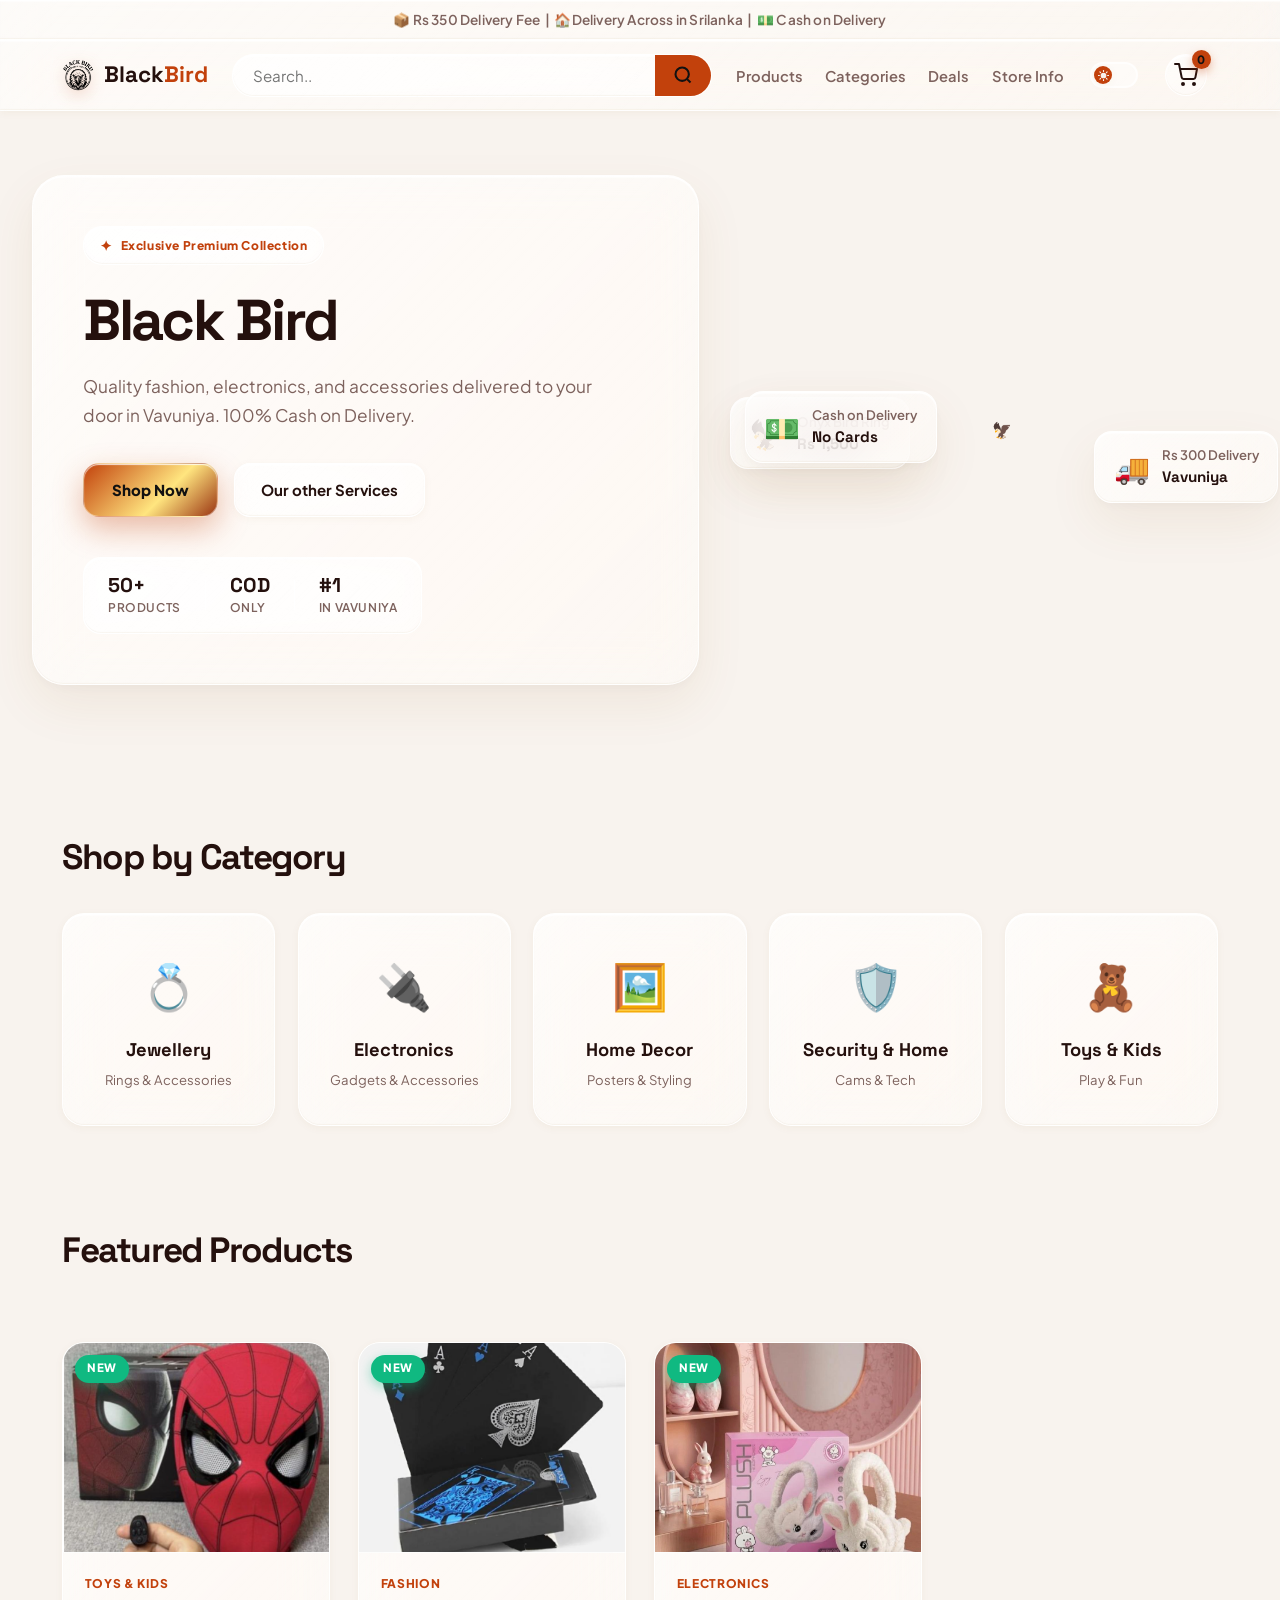
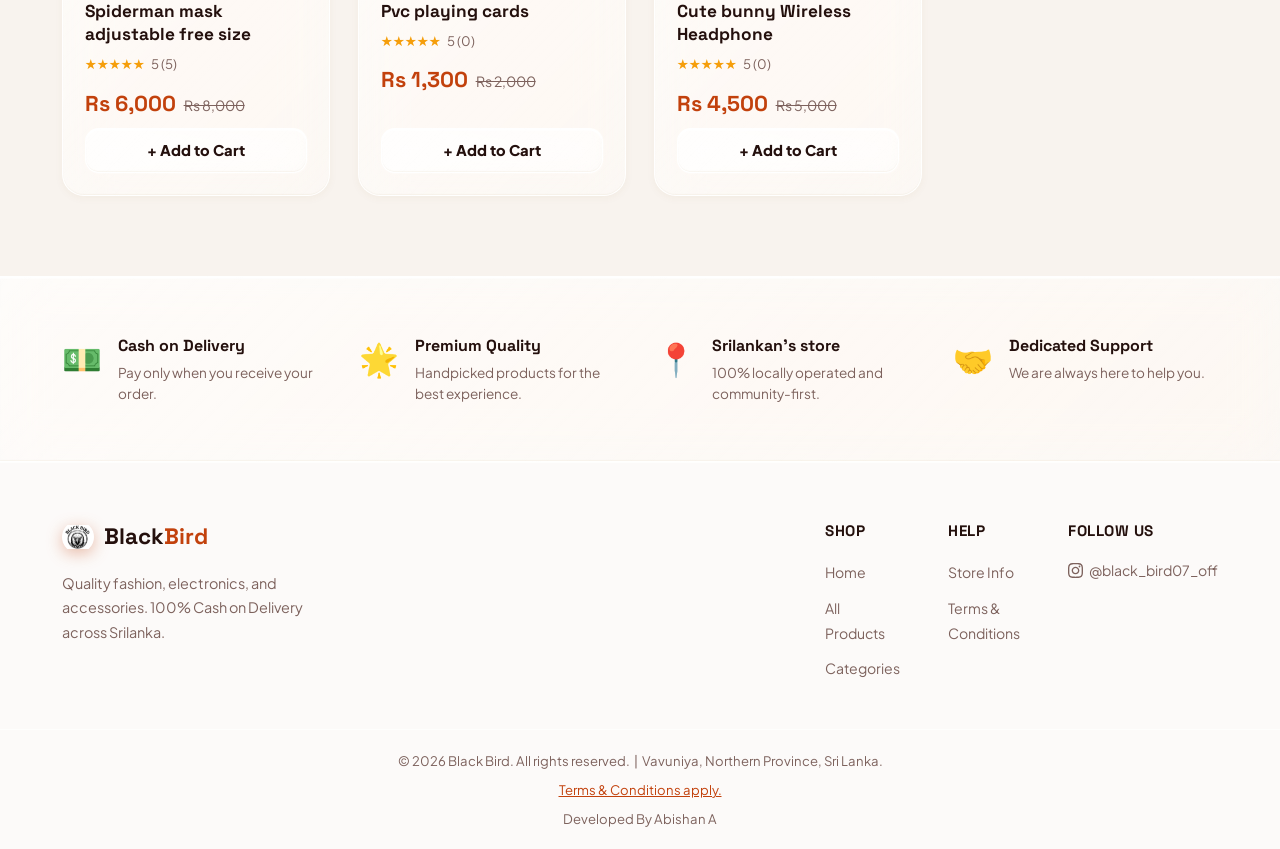
==== commit d6f9bcee: "Fix HTML closing tag indentation" ====
--- a/index.html
+++ b/index.html
@@ -1084,4 +1084,4 @@
     <script src="firebase-config.js"></script>
     <script src="script.js"></script>
 </body>
-</html>
+                        </html>
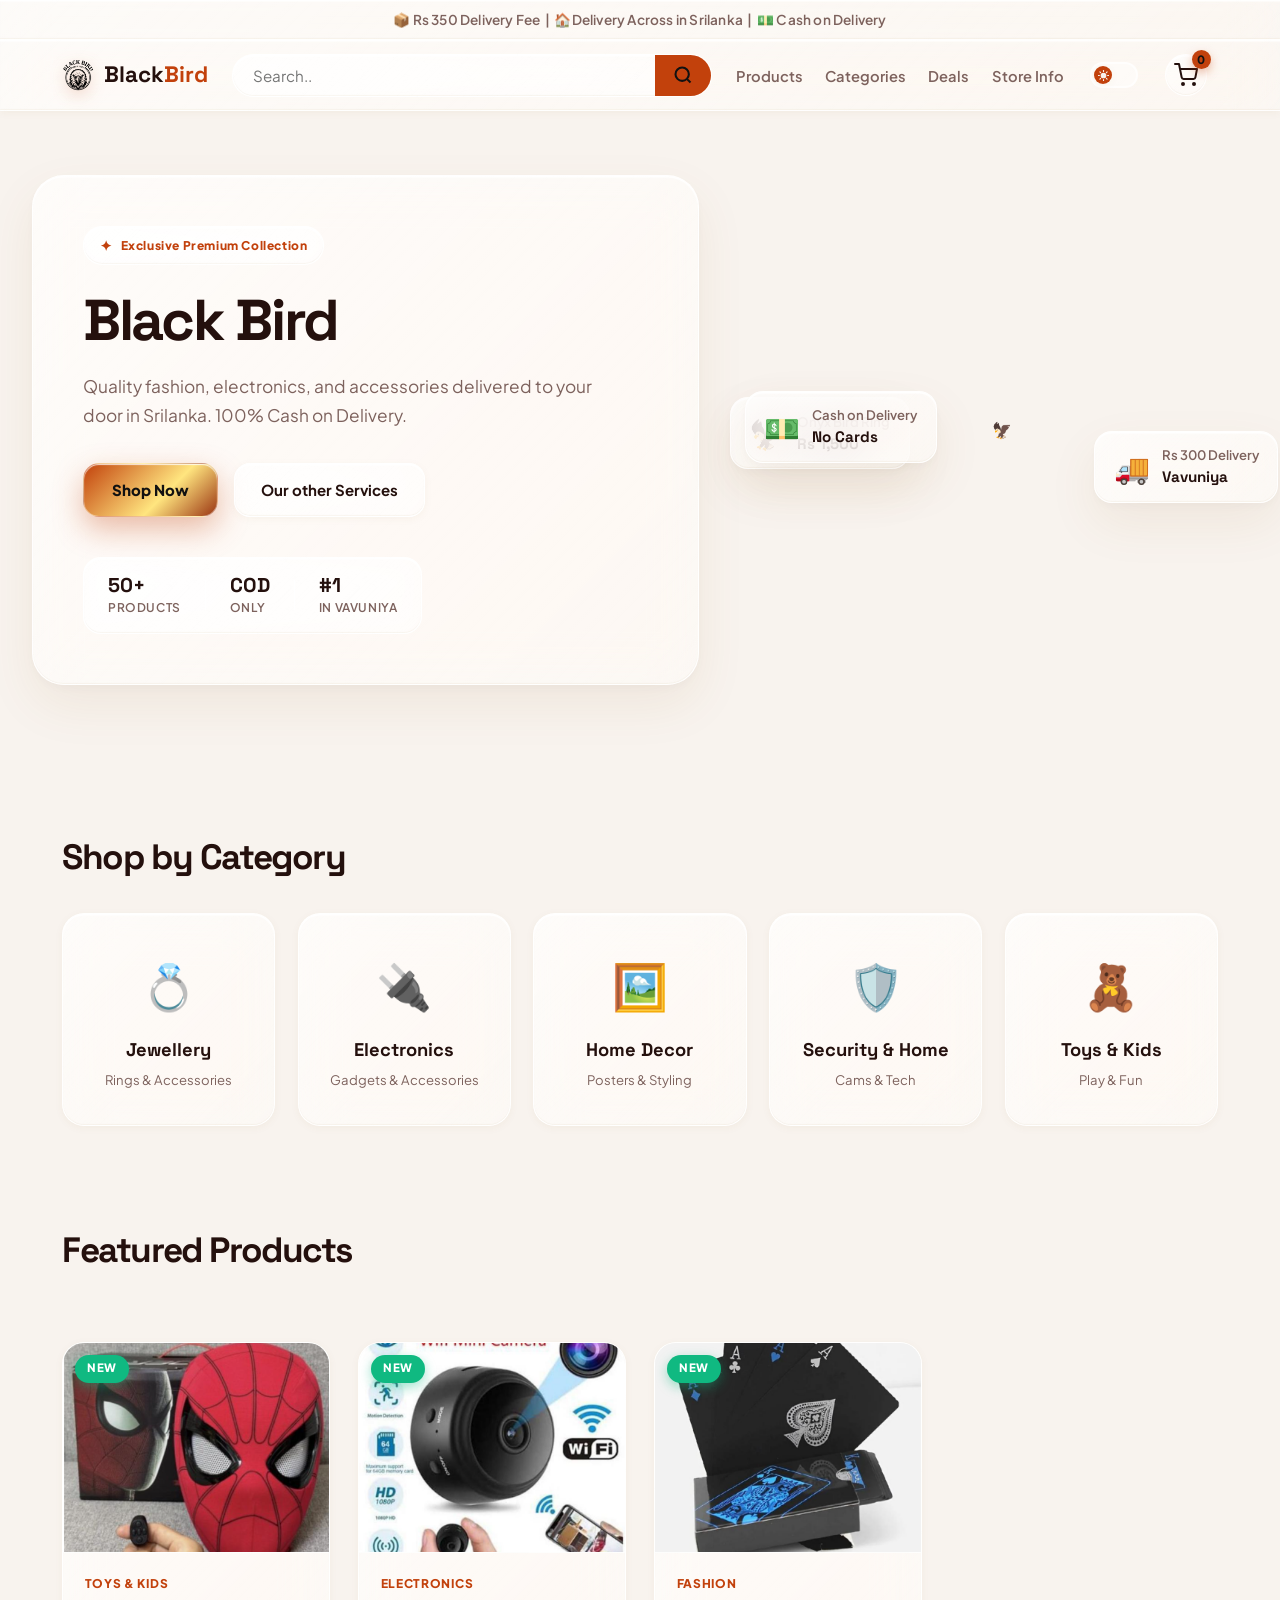
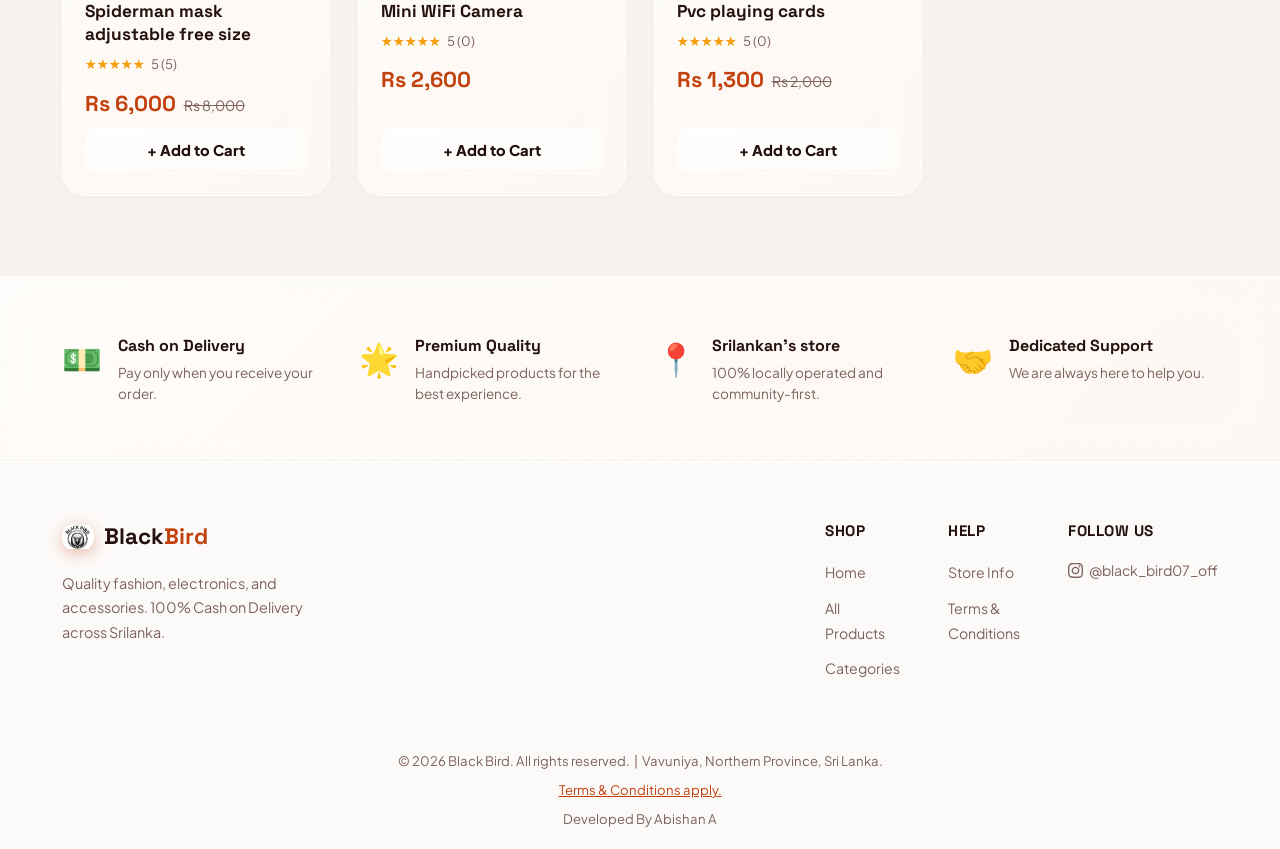
==== commit a1782a03: "Update location references from Vavuniya to Srilanka" ====
--- a/index.html
+++ b/index.html
@@ -3,7 +3,7 @@
 <head>
     <meta charset="UTF-8">
     <meta name="viewport" content="width=device-width, initial-scale=1.0">
-    <title>Black Bird lk | Sri Lanka’s Trusted Store – Best COD Shop</title>
+    <title>Black Bird lk | Sri Lanka’s Trusted Store – Best COD Shop </title>
     <link rel="icon" type="image/png" href="product_img/fav.png">
 
     <!-- ── SEO Meta Tags ── -->
@@ -38,7 +38,7 @@
       "name": "Black Bird lk",
       "alternateName": "Black Bird",
       "url": "https://blackbirdlk.pages.dev",
-      "description": "Black Bird – srilanka's No.1 online store. Shop premium fashion, electronics, jewellery & accessories with Cash on Delivery across Vavuniya.",
+      "description": "Black Bird – srilanka's No.1 online store. Shop premium fashion, electronics, jewellery & accessories with Cash on Delivery across Srilanka.",
       "publisher": {
         "@type": "Organization",
         "name": "Black Bird lk",
@@ -197,7 +197,7 @@
                 <div class="hero-content">
                     <div class="hero-badge"><span class="dot">✦</span> Exclusive Premium Collection</div>
                     <h1>Black Bird</h1>
-                    <p>Quality fashion, electronics, and accessories delivered to your door in Vavuniya. 100% Cash on Delivery.</p>
+                    <p>Quality fashion, electronics, and accessories delivered to your door in Srilanka. 100% Cash on Delivery.</p>
                     <div class="hero-btns">
                         <a href="products.html" class="cta-btn">Shop Now</a>
                         <a href="services.html" class="cta-outline">Our other Services</a>
@@ -402,7 +402,7 @@
             <button class="modal-close-btn" id="cancel-checkout">×</button>
             <div class="modal-header">
                 <h2>Complete Your Order</h2>
-                <p>Delivering to <strong>Vavuniya</strong> only. Cash on Delivery.</p>
+                <p>Delivering to <strong>Srilanka</strong> only. Cash on Delivery.</p>
             </div>
 
             <div class="checkout-steps">
@@ -507,8 +507,10 @@
     </textarea>
 </div>
 <script>
-
 const districtAreas = {
+   
+
+
 
     /* =========================
        WESTERN PROVINCE
@@ -926,6 +928,7 @@
 };
 
 
+
 /* =========================================
    GET HTML ELEMENTS
 ========================================= */
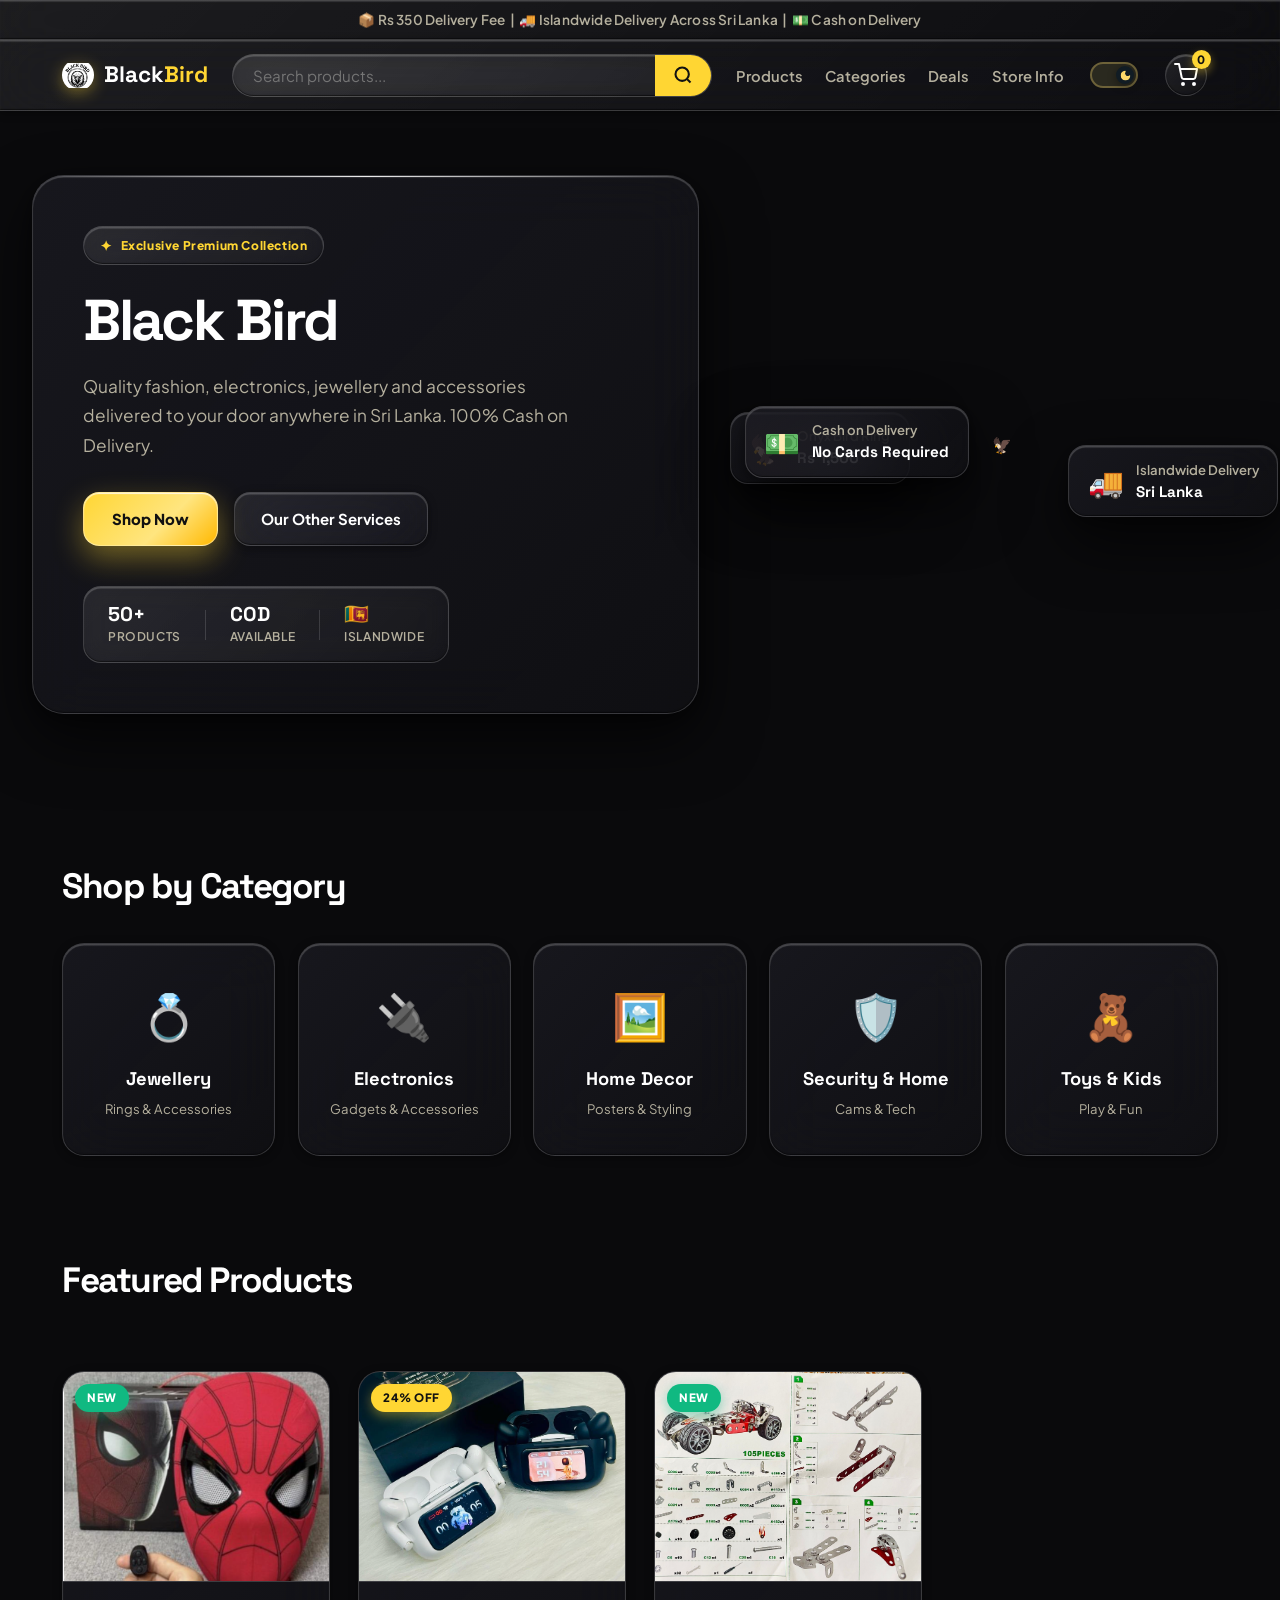
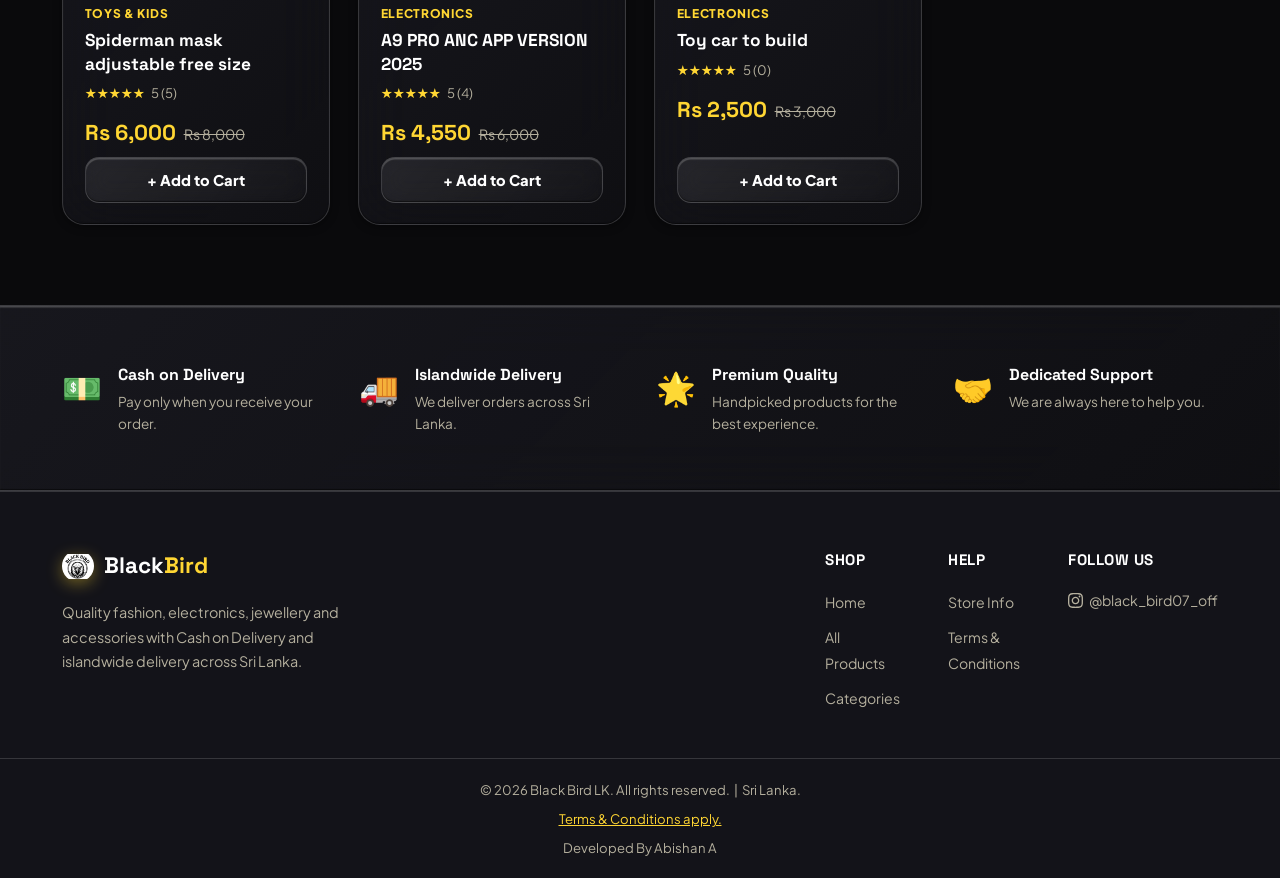
==== commit 24176eeb: "Update greeting from 'Hello' to 'Goodbye'" ====
--- a/index.html
+++ b/index.html
@@ -1,1090 +1,2130 @@
 <!DOCTYPE html>
 <html lang="en" data-theme="onyx">
+
 <head>
     <meta charset="UTF-8">
+
     <meta name="viewport" content="width=device-width, initial-scale=1.0">
-    <title>Black Bird lk | Sri Lanka’s Trusted Store – Best COD Shop </title>
+
+    <title>Black Bird LK | Sri Lanka's Trusted Online Store – COD Delivery Islandwide</title>
+
     <link rel="icon" type="image/png" href="product_img/fav.png">
 
-    <!-- ── SEO Meta Tags ── -->
-    <meta name="description" content="Black Bird – Srilankan online store. Shop premium fashion, electronics, jewellery & accessories with Cash on Delivery across srilanka. Best prices guaranteed!">
-    <meta name="keywords" content="Black Bird LK, best store srilanka, no1 online store srilanka, number one shop srilanka, srilankan online shopping, COD srilanka, cash on delivery srilanka, fashion srilanka, electronics Vavuniya, jewellery Vavuniya, rings Vavuniya, accessories Vavuniya, delivery Vavuniya, Sri Lanka online store, best Vavuniya shop, Vavuniya products, Black Bird shop,fashion srilanka, electronics srilanka, jewellery srilanka, rings srilanka, accessories srilanka, delivery srilanka, Sri Lanka online store, best srilankan shop, srilankan products, Black Bird shop,black bird lk">
-    <meta name="author" content="Black Bird lk">
+    <!-- =========================
+         SEO META TAGS
+    ========================== -->
+
+    <meta name="description"
+        content="Black Bird LK – Sri Lanka online store. Shop premium fashion, electronics, jewellery and accessories with Cash on Delivery and islandwide delivery across Sri Lanka.">
+
+    <meta name="keywords"
+        content="Black Bird LK, Sri Lanka online shopping, online store Sri Lanka, COD Sri Lanka, cash on delivery Sri Lanka, islandwide delivery Sri Lanka, fashion Sri Lanka, electronics Sri Lanka, jewellery Sri Lanka, accessories Sri Lanka, Black Bird shop">
+
+    <meta name="author" content="Black Bird LK">
+
     <meta name="robots" content="index, follow">
+
     <meta name="theme-color" content="#E5C158">
 
-    <!-- ── Open Graph (Facebook / WhatsApp rich preview) ── -->
+
+    <!-- =========================
+         OPEN GRAPH
+    ========================== -->
+
     <meta property="og:type" content="website">
-    <meta property="og:site_name" content="Black Bird lk">
-    <meta property="og:title" content="Black Bird lk – Sri Lanka’s Trusted Store 🦅">
-    <meta property="og:description" content="Srilanka's best online shop! Premium fashion, electronics & jewellery with Cash on Delivery. Order now — we deliver to your door! 💵">
+
+    <meta property="og:site_name" content="Black Bird LK">
+
+    <meta property="og:title"
+        content="Black Bird LK – Sri Lanka's Trusted Online Store 🦅">
+
+    <meta property="og:description"
+        content="Shop premium fashion, electronics, jewellery and accessories with Cash on Delivery and islandwide delivery across Sri Lanka.">
+
     <meta property="og:image" content="product_img/fav.png">
+
     <meta property="og:image:width" content="512">
+
     <meta property="og:image:height" content="512">
-    <meta property="og:image:alt" content="Black Bird lk – Sri Lanka’s Trusted Store">
+
+    <meta property="og:image:alt"
+        content="Black Bird LK – Sri Lanka's Trusted Online Store">
+
     <meta property="og:locale" content="en_LK">
 
-    <!-- ── Twitter / X Card ── -->
+
+    <!-- =========================
+         TWITTER / X CARD
+    ========================== -->
+
     <meta name="twitter:card" content="summary_large_image">
-    <meta name="twitter:title" content="Black Bird lk – Sri Lanka’s Trusted Store 🦅">
-    <meta name="twitter:description" content="Srilanka's best online shop! Premium fashion, electronics & jewellery with Cash on Delivery.">
+
+    <meta name="twitter:title"
+        content="Black Bird LK – Sri Lanka's Trusted Online Store 🦅">
+
+    <meta name="twitter:description"
+        content="Premium fashion, electronics, jewellery and accessories with Cash on Delivery and islandwide delivery across Sri Lanka.">
+
     <meta name="twitter:image" content="product_img/fav.png">
 
-    <!-- ── JSON-LD Structured Data (tells Google the site name + sitelinks) ── -->
+
+    <!-- =========================
+         JSON-LD WEBSITE
+    ========================== -->
+
     <script type="application/ld+json">
     {
-      "@context": "https://schema.org",
-      "@type": "WebSite",
-      "name": "Black Bird lk",
-      "alternateName": "Black Bird",
-      "url": "https://blackbirdlk.pages.dev",
-      "description": "Black Bird – srilanka's No.1 online store. Shop premium fashion, electronics, jewellery & accessories with Cash on Delivery across Srilanka.",
-      "publisher": {
-        "@type": "Organization",
-        "name": "Black Bird lk",
-        "logo": {
-          "@type": "ImageObject",
-          "url": "https://blackbirdlk.pages.dev/product_img/fav.png"
+        "@context": "https://schema.org",
+        "@type": "WebSite",
+        "name": "Black Bird LK",
+        "alternateName": "Black Bird",
+        "url": "https://blackbirdlk.pages.dev",
+        "description": "Black Bird LK – Sri Lanka online store offering fashion, electronics, jewellery and accessories with Cash on Delivery and islandwide delivery.",
+        "publisher": {
+            "@type": "Organization",
+            "name": "Black Bird LK",
+            "logo": {
+                "@type": "ImageObject",
+                "url": "https://blackbirdlk.pages.dev/product_img/fav.png"
+            }
+        },
+        "potentialAction": {
+            "@type": "SearchAction",
+            "target": {
+                "@type": "EntryPoint",
+                "urlTemplate": "https://blackbirdlk.pages.dev/?q={search_term_string}"
+            },
+            "query-input": "required name=search_term_string"
         }
-      },
-      "hasPart": [
-        {
-          "@type": "WebPage",
-          "name": "All Products",
-          "url": "https://blackbirdlk.pages.dev/products.html",
-          "description": "Browse all products available at Black Bird lk – fashion, electronics, jewellery & accessories with Cash on Delivery."
-        },
-        {
-          "@type": "WebPage",
-          "name": "Store Info",
-          "url": "https://blackbirdlk.pages.dev/info.html",
-          "description": "Contact details, location, and information about Black Bird Srilanka's store and team."
-        }
-      ],
-      "potentialAction": {
-        "@type": "SearchAction",
-        "target": {
-          "@type": "EntryPoint",
-          "urlTemplate": "https://blackbirdlk.pages.dev/?q={search_term_string}"
-        },
-        "query-input": "required name=search_term_string"
-      }
     }
     </script>
 
-    <!-- ── JSON-LD Sitelinks Navigation ── -->
-    <script type="application/ld+json">
-    {
-      "@context": "https://schema.org",
-      "@type": "ItemList",
-      "name": "Black Bird Lk – Main Pages",
-      "itemListElement": [
-        {
-          "@type": "SiteLinksSearchBox",
-          "target": "https://blackbirdlk.pages.dev"
-        },
-        {
-          "@type": "ListItem",
-          "position": 1,
-          "name": "All Products",
-          "url": "https://blackbirdlk.pages.dev/products.html"
-        },
-        {
-          "@type": "ListItem",
-          "position": 2,
-          "name": "Store Info",
-          "url": "https://blackbirdlk.pages.dev/info.html"
+
+    <!-- =========================
+         CSS
+    ========================== -->
+
+    <link rel="stylesheet" href="styles.css">
+
+
+    <!-- =========================
+         APPLY SAVED THEME
+    ========================== -->
+
+    <script>
+        try {
+            const savedTheme = localStorage.getItem('bb-theme') || 'onyx';
+            document.documentElement.setAttribute('data-theme', savedTheme);
+        } catch (error) {
+            document.documentElement.setAttribute('data-theme', 'onyx');
         }
-      ]
-    }
     </script>
 
-    <link rel="stylesheet" href="styles.css">
-    <script>
-        // Apply theme immediately to prevent FOUT
-        const savedTheme = localStorage.getItem('bb-theme') || 'rose';
-        document.documentElement.setAttribute('data-theme', savedTheme);
-    </script>
+
+    <!-- =========================
+         GOOGLE FONTS
+    ========================== -->
+
     <link rel="preconnect" href="https://fonts.googleapis.com">
+
     <link rel="preconnect" href="https://fonts.gstatic.com" crossorigin>
-    <link href="https://fonts.googleapis.com/css2?family=Plus+Jakarta+Sans:wght@400;500;600;700;800;900&family=Space+Grotesk:wght@500;600;700;800&display=swap" rel="stylesheet">
+
+    <link
+        href="https://fonts.googleapis.com/css2?family=Plus+Jakarta+Sans:wght@400;500;600;700;800;900&family=Space+Grotesk:wght@500;600;700;800&display=swap"
+        rel="stylesheet">
+
 </head>
+
+
 <body>
 
-    <!-- Announcement Bar -->
+
+    <!-- =====================================================
+         ANNOUNCEMENT BAR
+    ====================================================== -->
+
     <div class="announcement-bar">
-        <span>📦 Rs 350 Delivery Fee &nbsp;|&nbsp; 🏠Delivery Across in Srilanka &nbsp;|&nbsp; 💵 Cash on Delivery</span>
+
+        <span>
+            📦 Rs 350 Delivery Fee
+            &nbsp;|&nbsp;
+            🚚 Islandwide Delivery Across Sri Lanka
+            &nbsp;|&nbsp;
+            💵 Cash on Delivery
+        </span>
+
     </div>
 
-    <!-- Header -->
+
+
+    <!-- =====================================================
+         HEADER
+    ====================================================== -->
+
     <header id="main-header">
+
         <div class="nav-container">
+
+
+            <!-- LOGO -->
+
             <div class="logo">
-                <img src="product_img/favicon.png" alt="Black Bird Logo" class="logo-img" loading="lazy">
-                <span>Black<strong>Bird</strong></span>
+
+                <img
+                    src="product_img/fav.png"
+                    alt="Black Bird LK Logo"
+                    class="logo-img"
+                    loading="lazy">
+
+                <span>
+                    Black<strong>Bird</strong>
+                </span>
+
             </div>
 
+
+
+            <!-- SEARCH -->
+
             <div class="search-bar">
-                <input type="text" id="search-input" placeholder="Search.." autocomplete="off">
-                <button class="search-btn" id="search-btn">
-                    <svg viewBox="0 0 24 24" width="20" height="20" stroke="currentColor" stroke-width="2.5" fill="none"><circle cx="11" cy="11" r="8"></circle><line x1="21" y1="21" x2="16.65" y2="16.65"></line></svg>
+
+                <input
+                    type="text"
+                    id="search-input"
+                    placeholder="Search products..."
+                    autocomplete="off">
+
+                <button
+                    class="search-btn"
+                    id="search-btn"
+                    aria-label="Search">
+
+                    <svg
+                        viewBox="0 0 24 24"
+                        width="20"
+                        height="20"
+                        stroke="currentColor"
+                        stroke-width="2.5"
+                        fill="none">
+
+                        <circle
+                            cx="11"
+                            cy="11"
+                            r="8">
+                        </circle>
+
+                        <line
+                            x1="21"
+                            y1="21"
+                            x2="16.65"
+                            y2="16.65">
+                        </line>
+
+                    </svg>
+
                 </button>
+
             </div>
 
+
+
+            <!-- HEADER ACTIONS -->
+
             <div class="header-actions">
+
+
+                <!-- DESKTOP NAV -->
+
                 <nav>
+
                     <ul class="nav-links">
-                        <li><a href="products.html">Products</a></li>
-                        <li><a href="#categories">Categories</a></li>
-                        <li><a href="#products-section">Deals</a></li>
-                        <li><a href="info.html">Store Info</a></li>
-                    </ul>
-                </nav>
-                <!-- Theme Toggle Switch -->
-                <button class="theme-toggle-switch" id="theme-toggle" aria-label="Toggle Theme" title="Toggle Light/Dark Theme">
-                    <span class="toggle-track">
-                        <span class="toggle-thumb">
-                            <!-- Sun (Light) -->
-                            <svg class="toggle-icon-svg sun-icon" viewBox="0 0 24 24" fill="none" stroke="currentColor">
-                                <circle cx="12" cy="12" r="5"></circle>
-                                <line x1="12" y1="1" x2="12" y2="3"></line>
-                                <line x1="12" y1="21" x2="12" y2="23"></line>
-                                <line x1="4.22" y1="4.22" x2="5.64" y2="5.64"></line>
-                                <line x1="18.36" y1="18.36" x2="19.78" y2="19.78"></line>
-                                <line x1="1" y1="12" x2="3" y2="12"></line>
-                                <line x1="21" y1="12" x2="23" y2="12"></line>
-                                <line x1="4.22" y1="19.78" x2="5.64" y2="18.36"></line>
-                                <line x1="18.36" y1="5.64" x2="19.78" y2="4.22"></line>
-                            </svg>
-                            <!-- Moon (Dark) -->
-                            <svg class="toggle-icon-svg moon-icon" viewBox="0 0 24 24" fill="none" stroke="currentColor">
-                                <path d="M21 12.79A9 9 0 1 1 11.21 3 7 7 0 0 0 21 12.79z"></path>
-                            </svg>
-                        </span>
-                    </span>
-                </button>
-
-                <div class="cart-icon" id="cart-icon" title="Open Cart">
-                    <svg viewBox="0 0 24 24" width="24" height="24" stroke="currentColor" stroke-width="2" fill="none" stroke-linecap="round" stroke-linejoin="round"><circle cx="9" cy="21" r="1"></circle><circle cx="20" cy="21" r="1"></circle><path d="M1 1h4l2.68 13.39a2 2 0 0 0 2 1.61h9.72a2 2 0 0 0 2-1.61L23 6H6"></path></svg>
-                    <span class="cart-count" id="cart-count">0</span>
-                </div>
-                <button class="hamburger" id="hamburger" aria-label="Open menu">
-                    <span></span><span></span><span></span>
-                </button>
-            </div>
-        </div>
-    </header>
-
-    <!-- Mobile Nav Drawer -->
-    <div class="mobile-nav" id="mobile-nav">
-        <div class="mobile-nav-panel">
-            <div class="mobile-nav-logo">
-                <img src="product_img/fav.png" alt="Black Bird Logo" class="logo-img" loading="lazy">
-                Black<strong>Bird</strong>
-            </div>
-            <a href="index.html" class="mobile-nav-link active-link"><span>🏠</span> Home</a>
-            <a href="products.html" class="mobile-nav-link"><span>🛍️</span> All Products</a>
-            <a href="#categories" class="mobile-nav-link" id="mn-categories"><span>📂</span> Categories</a>
-            <a href="#products-section" class="mobile-nav-link" id="mn-deals"><span>🔥</span> Deals</a>
-            <a href="info.html" class="mobile-nav-link"><span>ℹ️</span> Store Info</a>
-        </div>
-    </div>
-
-    <main>
-        <!-- Hero Section -->
-        <section class="hero">
-            <div class="hero-grid">
-                <div class="hero-content">
-                    <div class="hero-badge"><span class="dot">✦</span> Exclusive Premium Collection</div>
-                    <h1>Black Bird</h1>
-                    <p>Quality fashion, electronics, and accessories delivered to your door in Srilanka. 100% Cash on Delivery.</p>
-                    <div class="hero-btns">
-                        <a href="products.html" class="cta-btn">Shop Now</a>
-                        <a href="services.html" class="cta-outline">Our other Services</a>
-                    </div>
-                    <div class="hero-stats">
-                        <div class="stat"><strong>50+</strong><span>Products</span></div>
-                        <div class="stat-divider"></div>
-                        <div class="stat"><strong>COD</strong><span>Only</span></div>
-                        <div class="stat-divider"></div>
-                        <div class="stat"><strong>#1</strong><span>In Vavuniya</span></div>
-                    </div>
-                </div>
-                <div class="hero-visual">
-                    <div class="hero-card-stack">
-                        <div class="floating-card fc1">
-                            <span class="fc-icon">🦅</span>
-                            <div>
-                                <div class="fc-name">Onyx Bird Ring</div>
-                                <div class="fc-price">Rs 1,500</div>
-                            </div>
-                        </div>
-                        <div class="floating-card fc2">
-                            <span class="fc-icon">🚚</span>
-                            <div>
-                                <div class="fc-name">Rs 300 Delivery</div>
-                                <div class="fc-price">Vavuniya</div>
-                            </div>
-                        </div>
-                        <div class="floating-card fc3">
-                            <span class="fc-icon">💵</span>
-                            <div>
-                                <div class="fc-name">Cash on Delivery</div>
-                                <div class="fc-price">No Cards</div>
-                            </div>
-                        </div>
-                        <div class="hero-big-icon">🦅</div>
-                    </div>
-                </div>
-            </div>
-        </section>
-
-        <!-- Category Banners -->
-        <section class="categories-section" id="categories">
-            <div class="section-wrap">
-                <h2 class="section-title">Shop by Category</h2>
-                <div class="category-grid">
-                    <div class="cat-card cat-fashion" data-filter="Fashion">
-                        <div class="cat-icon">💍</div>
-                        <div class="cat-label">Jewellery</div>
-                        <div class="cat-sub">Rings &amp; Accessories</div>
-                    </div>
-                    <div class="cat-card cat-electronics" data-filter="Electronics">
-                        <div class="cat-icon">🔌</div>
-                        <div class="cat-label">Electronics</div>
-                        <div class="cat-sub">Gadgets &amp; Accessories</div>
-                    </div>
-                    <div class="cat-card cat-home" data-filter="Decor">
-                        <div class="cat-icon">🖼️</div>
-                        <div class="cat-label">Home Decor</div>
-                        <div class="cat-sub">Posters &amp; Styling</div>
-                    </div>
-                    <div class="cat-card cat-security" data-filter="Home & Security">
-                        <div class="cat-icon">🛡️</div>
-                        <div class="cat-label">Security &amp; Home</div>
-                        <div class="cat-sub">Cams &amp; Tech</div>
-                    </div>
-                    <div class="cat-card cat-kids" data-filter="Toys & Kids">
-                        <div class="cat-icon">🧸</div>
-                        <div class="cat-label">Toys &amp; Kids</div>
-                        <div class="cat-sub">Play &amp; Fun</div>
-                    </div>
-                </div>
-            </div>
-        </section>
-
-        <!-- Products Section -->
-        <section class="products-section" id="products-section">
-            <div class="section-wrap">
-                <div class="section-header">
-                    <h2 class="section-title" id="products-heading">Featured Products</h2>
-                </div>
-
-                <div id="no-results" class="no-results" style="display:none;">
-                    <p>😕 No products found. Try a different search or category.</p>
-                </div>
-
-                <div class="product-grid" id="product-grid">
-                    <!-- Products rendered by JS -->
-                </div>
-            </div>
-        </section>
-
-        <!-- Trust Banner -->
-        <section class="trust-banner">
-            <div class="section-wrap">
-                <div class="trust-grid">
-                    <div class="trust-item">
-                        <span class="trust-icon">💵</span>
-                        <div>
-                            <strong>Cash on Delivery</strong>
-                            <p>Pay only when you receive your order.</p>
-                        </div>
-                    </div>
-                    <div class="trust-item">
-                        <span class="trust-icon">🌟</span>
-                        <div>
-                            <strong>Premium Quality</strong>
-                            <p>Handpicked products for the best experience.</p>
-                        </div>
-                    </div>
-                    <div class="trust-item">
-                        <span class="trust-icon">📍</span>
-                        <div>
-                            <strong>Srilankan's store</strong>
-                            <p>100% locally operated and community-first.</p>
-                        </div>
-                    </div>
-                    <div class="trust-item">
-                        <span class="trust-icon">🤝</span>
-                        <div>
-                            <strong>Dedicated Support</strong>
-                            <p>We are always here to help you.</p>
-                        </div>
-                    </div>
-                </div>
-            </div>
-        </section>
-    </main>
-
-    <!-- Footer -->
-    <footer>
-        <div class="section-wrap footer-inner">
-            <div class="footer-brand">
-                <div class="logo">
-                    <img src="product_img/fav.png" alt="Black Bird Logo" class="logo-img" loading="lazy">
-                    <span>Black<strong>Bird</strong></span>
-                </div>
-                <p>Quality fashion, electronics, and accessories. 100% Cash on Delivery across Srilanka.</p>
-            </div>
-            <div class="footer-links">
-                <div class="footer-col">
-                    <h4>Shop</h4>
-                    <ul>
-                        <li><a href="index.html">Home</a></li>
-                        <li><a href="products.html">All Products</a></li>
-                        <li><a href="#categories">Categories</a></li>
-                    </ul>
-                </div>
-                <div class="footer-col">
-                    <h4>Help</h4>
-                    <ul>
-                        <li><a href="info.html">Store Info</a></li>
-                        <li><a href="terms.html">Terms & Conditions</a></li>
-                    </ul>
-                </div>
-                <div class="footer-col">
-                    <h4>Follow Us</h4>
-                    <ul>
+
                         <li>
-                            <a href="https://www.instagram.com/black_bird07_off/" target="_blank" rel="noopener noreferrer" style="display:flex;align-items:center;gap:6px;">
-                                <svg xmlns="http://www.w3.org/2000/svg" width="15" height="15" viewBox="0 0 24 24" fill="currentColor" style="flex-shrink:0;"><path d="M12 2.163c3.204 0 3.584.012 4.85.07 3.252.148 4.771 1.691 4.919 4.919.058 1.265.069 1.645.069 4.849 0 3.205-.012 3.584-.069 4.849-.149 3.225-1.664 4.771-4.919 4.919-1.266.058-1.644.07-4.85.07-3.204 0-3.584-.012-4.849-.07-3.26-.149-4.771-1.699-4.919-4.92-.058-1.265-.07-1.644-.07-4.849 0-3.204.013-3.583.07-4.849.149-3.227 1.664-4.771 4.919-4.919 1.266-.057 1.645-.069 4.849-.069zm0-2.163c-3.259 0-3.667.014-4.947.072-4.358.2-6.78 2.618-6.98 6.98-.059 1.281-.073 1.689-.073 4.948 0 3.259.014 3.668.072 4.948.2 4.358 2.618 6.78 6.98 6.98 1.281.058 1.689.072 4.948.072 3.259 0 3.668-.014 4.948-.072 4.354-.2 6.782-2.618 6.979-6.98.059-1.28.073-1.689.073-4.948 0-3.259-.014-3.667-.072-4.947-.196-4.354-2.617-6.78-6.979-6.98-1.281-.059-1.69-.073-4.949-.073zm0 5.838c-3.403 0-6.162 2.759-6.162 6.162s2.759 6.163 6.162 6.163 6.162-2.759 6.162-6.163c0-3.403-2.759-6.162-6.162-6.162zm0 10.162c-2.209 0-4-1.79-4-4 0-2.209 1.791-4 4-4s4 1.791 4 4c0 2.21-1.791 4-4 4zm6.406-11.845c-.796 0-1.441.645-1.441 1.44s.645 1.44 1.441 1.44c.795 0 1.439-.645 1.439-1.44s-.644-1.44-1.439-1.44z"/></svg>
-                                @black_bird07_off
+                            <a href="products.html">
+                                Products
                             </a>
                         </li>
+
+                        <li>
+                            <a href="#categories">
+                                Categories
+                            </a>
+                        </li>
+
+                        <li>
+                            <a href="#products-section">
+                                Deals
+                            </a>
+                        </li>
+
+                        <li>
+                            <a href="info.html">
+                                Store Info
+                            </a>
+                        </li>
+
                     </ul>
+
+                </nav>
+
+
+
+                <!-- THEME TOGGLE -->
+
+                <button
+                    class="theme-toggle-switch"
+                    id="theme-toggle"
+                    aria-label="Toggle Light/Dark Theme"
+                    title="Toggle Light/Dark Theme">
+
+                    <span class="toggle-track">
+
+                        <span class="toggle-thumb">
+
+
+                            <!-- SUN -->
+
+                            <svg
+                                class="toggle-icon-svg sun-icon"
+                                viewBox="0 0 24 24"
+                                fill="none"
+                                stroke="currentColor">
+
+                                <circle
+                                    cx="12"
+                                    cy="12"
+                                    r="5">
+                                </circle>
+
+                                <line
+                                    x1="12"
+                                    y1="1"
+                                    x2="12"
+                                    y2="3">
+                                </line>
+
+                                <line
+                                    x1="12"
+                                    y1="21"
+                                    x2="12"
+                                    y2="23">
+                                </line>
+
+                                <line
+                                    x1="4.22"
+                                    y1="4.22"
+                                    x2="5.64"
+                                    y2="5.64">
+                                </line>
+
+                                <line
+                                    x1="18.36"
+                                    y1="18.36"
+                                    x2="19.78"
+                                    y2="19.78">
+                                </line>
+
+                                <line
+                                    x1="1"
+                                    y1="12"
+                                    x2="3"
+                                    y2="12">
+                                </line>
+
+                                <line
+                                    x1="21"
+                                    y1="12"
+                                    x2="23"
+                                    y2="12">
+                                </line>
+
+                                <line
+                                    x1="4.22"
+                                    y1="19.78"
+                                    x2="5.64"
+                                    y2="18.36">
+                                </line>
+
+                                <line
+                                    x1="18.36"
+                                    y1="5.64"
+                                    x2="19.78"
+                                    y2="4.22">
+                                </line>
+
+                            </svg>
+
+
+                            <!-- MOON -->
+
+                            <svg
+                                class="toggle-icon-svg moon-icon"
+                                viewBox="0 0 24 24"
+                                fill="none"
+                                stroke="currentColor">
+
+                                <path
+                                    d="M21 12.79A9 9 0 1 1 11.21 3
+                                    7 7 0 0 0 21 12.79z">
+                                </path>
+
+                            </svg>
+
+                        </span>
+
+                    </span>
+
+                </button>
+
+
+
+                <!-- CART -->
+
+                <div
+                    class="cart-icon"
+                    id="cart-icon"
+                    title="Open Cart"
+                    role="button"
+                    tabindex="0">
+
+                    <svg
+                        viewBox="0 0 24 24"
+                        width="24"
+                        height="24"
+                        stroke="currentColor"
+                        stroke-width="2"
+                        fill="none"
+                        stroke-linecap="round"
+                        stroke-linejoin="round">
+
+                        <circle
+                            cx="9"
+                            cy="21"
+                            r="1">
+                        </circle>
+
+                        <circle
+                            cx="20"
+                            cy="21"
+                            r="1">
+                        </circle>
+
+                        <path
+                            d="M1 1h4l2.68 13.39a2 2 0 0 0 2 1.61h9.72
+                            a2 2 0 0 0 2-1.61L23 6H6">
+                        </path>
+
+                    </svg>
+
+                    <span
+                        class="cart-count"
+                        id="cart-count">
+                        0
+                    </span>
+
                 </div>
+
+
+
+                <!-- HAMBURGER -->
+
+                <button
+                    class="hamburger"
+                    id="hamburger"
+                    aria-label="Open menu">
+
+                    <span></span>
+                    <span></span>
+                    <span></span>
+
+                </button>
+
             </div>
+
         </div>
+
+    </header>
+
+
+
+    <!-- =====================================================
+         MOBILE NAVIGATION
+    ====================================================== -->
+
+    <div
+        class="mobile-nav"
+        id="mobile-nav">
+
+        <div class="mobile-nav-panel">
+
+
+            <div class="mobile-nav-logo">
+
+                <img
+                    src="product_img/fav.png"
+                    alt="Black Bird LK Logo"
+                    class="logo-img"
+                    loading="lazy">
+
+                Black<strong>Bird</strong>
+
+            </div>
+
+
+            <a
+                href="index.html"
+                class="mobile-nav-link active-link">
+
+                <span>🏠</span>
+                Home
+
+            </a>
+
+
+            <a
+                href="products.html"
+                class="mobile-nav-link">
+
+                <span>🛍️</span>
+                All Products
+
+            </a>
+
+
+            <a
+                href="#categories"
+                class="mobile-nav-link"
+                id="mn-categories">
+
+                <span>📂</span>
+                Categories
+
+            </a>
+
+
+            <a
+                href="#products-section"
+                class="mobile-nav-link"
+                id="mn-deals">
+
+                <span>🔥</span>
+                Deals
+
+            </a>
+
+
+            <a
+                href="info.html"
+                class="mobile-nav-link">
+
+                <span>ℹ️</span>
+                Store Info
+
+            </a>
+
+        </div>
+
+    </div>
+
+
+
+    <!-- =====================================================
+         MAIN CONTENT
+    ====================================================== -->
+
+    <main>
+
+
+        <!-- =================================================
+             HERO
+        ================================================== -->
+
+        <section class="hero">
+
+            <div class="hero-grid">
+
+
+                <div class="hero-content">
+
+
+                    <div class="hero-badge">
+
+                        <span class="dot">
+                            ✦
+                        </span>
+
+                        Exclusive Premium Collection
+
+                    </div>
+
+
+                    <h1>
+                        Black Bird
+                    </h1>
+
+
+                    <p>
+                        Quality fashion, electronics, jewellery and
+                        accessories delivered to your door anywhere
+                        in Sri Lanka. 100% Cash on Delivery.
+                    </p>
+
+
+                    <div class="hero-btns">
+
+                        <a
+                            href="products.html"
+                            class="cta-btn">
+
+                            Shop Now
+
+                        </a>
+
+
+                        <a
+                            href="services.html"
+                            class="cta-outline">
+
+                            Our Other Services
+
+                        </a>
+
+                    </div>
+
+
+                    <div class="hero-stats">
+
+
+                        <div class="stat">
+
+                            <strong>
+                                50+
+                            </strong>
+
+                            <span>
+                                Products
+                            </span>
+
+                        </div>
+
+
+                        <div class="stat-divider"></div>
+
+
+                        <div class="stat">
+
+                            <strong>
+                                COD
+                            </strong>
+
+                            <span>
+                                Available
+                            </span>
+
+                        </div>
+
+
+                        <div class="stat-divider"></div>
+
+
+                        <div class="stat">
+
+                            <strong>
+                                🇱🇰
+                            </strong>
+
+                            <span>
+                                Islandwide
+                            </span>
+
+                        </div>
+
+                    </div>
+
+                </div>
+
+
+
+                <!-- HERO VISUAL -->
+
+                <div class="hero-visual">
+
+                    <div class="hero-card-stack">
+
+
+                        <div class="floating-card fc1">
+
+                            <span class="fc-icon">
+                                🦅
+                            </span>
+
+                            <div>
+
+                                <div class="fc-name">
+                                    Onyx Bird Ring
+                                </div>
+
+                                <div class="fc-price">
+                                    Rs 1,500
+                                </div>
+
+                            </div>
+
+                        </div>
+
+
+
+                        <div class="floating-card fc2">
+
+                            <span class="fc-icon">
+                                🚚
+                            </span>
+
+                            <div>
+
+                                <div class="fc-name">
+                                    Islandwide Delivery
+                                </div>
+
+                                <div class="fc-price">
+                                    Sri Lanka
+                                </div>
+
+                            </div>
+
+                        </div>
+
+
+
+                        <div class="floating-card fc3">
+
+                            <span class="fc-icon">
+                                💵
+                            </span>
+
+                            <div>
+
+                                <div class="fc-name">
+                                    Cash on Delivery
+                                </div>
+
+                                <div class="fc-price">
+                                    No Cards Required
+                                </div>
+
+                            </div>
+
+                        </div>
+
+
+                        <div class="hero-big-icon">
+                            🦅
+                        </div>
+
+                    </div>
+
+                </div>
+
+            </div>
+
+        </section>
+
+
+
+        <!-- =================================================
+             CATEGORIES
+        ================================================== -->
+
+        <section
+            class="categories-section"
+            id="categories">
+
+            <div class="section-wrap">
+
+                <h2 class="section-title">
+                    Shop by Category
+                </h2>
+
+
+                <div class="category-grid">
+
+
+                    <div
+                        class="cat-card cat-fashion"
+                        data-filter="Fashion">
+
+                        <div class="cat-icon">
+                            💍
+                        </div>
+
+                        <div class="cat-label">
+                            Jewellery
+                        </div>
+
+                        <div class="cat-sub">
+                            Rings & Accessories
+                        </div>
+
+                    </div>
+
+
+
+                    <div
+                        class="cat-card cat-electronics"
+                        data-filter="Electronics">
+
+                        <div class="cat-icon">
+                            🔌
+                        </div>
+
+                        <div class="cat-label">
+                            Electronics
+                        </div>
+
+                        <div class="cat-sub">
+                            Gadgets & Accessories
+                        </div>
+
+                    </div>
+
+
+
+                    <div
+                        class="cat-card cat-home"
+                        data-filter="Decor">
+
+                        <div class="cat-icon">
+                            🖼️
+                        </div>
+
+                        <div class="cat-label">
+                            Home Decor
+                        </div>
+
+                        <div class="cat-sub">
+                            Posters & Styling
+                        </div>
+
+                    </div>
+
+
+
+                    <div
+                        class="cat-card cat-security"
+                        data-filter="Home & Security">
+
+                        <div class="cat-icon">
+                            🛡️
+                        </div>
+
+                        <div class="cat-label">
+                            Security & Home
+                        </div>
+
+                        <div class="cat-sub">
+                            Cams & Tech
+                        </div>
+
+                    </div>
+
+
+
+                    <div
+                        class="cat-card cat-kids"
+                        data-filter="Toys & Kids">
+
+                        <div class="cat-icon">
+                            🧸
+                        </div>
+
+                        <div class="cat-label">
+                            Toys & Kids
+                        </div>
+
+                        <div class="cat-sub">
+                            Play & Fun
+                        </div>
+
+                    </div>
+
+                </div>
+
+            </div>
+
+        </section>
+
+
+
+        <!-- =================================================
+             PRODUCTS
+        ================================================== -->
+
+        <section
+            class="products-section"
+            id="products-section">
+
+            <div class="section-wrap">
+
+
+                <div class="section-header">
+
+                    <h2
+                        class="section-title"
+                        id="products-heading">
+
+                        Featured Products
+
+                    </h2>
+
+                </div>
+
+
+                <div
+                    id="no-results"
+                    class="no-results"
+                    style="display:none;">
+
+                    <p>
+                        😕 No products found.
+                        Try a different search or category.
+                    </p>
+
+                </div>
+
+
+                <div
+                    class="product-grid"
+                    id="product-grid">
+
+                    <!-- Products are rendered by script.js -->
+
+                </div>
+
+            </div>
+
+        </section>
+
+
+
+        <!-- =================================================
+             TRUST BANNER
+        ================================================== -->
+
+        <section class="trust-banner">
+
+            <div class="section-wrap">
+
+                <div class="trust-grid">
+
+
+                    <div class="trust-item">
+
+                        <span class="trust-icon">
+                            💵
+                        </span>
+
+                        <div>
+
+                            <strong>
+                                Cash on Delivery
+                            </strong>
+
+                            <p>
+                                Pay only when you receive your order.
+                            </p>
+
+                        </div>
+
+                    </div>
+
+
+
+                    <div class="trust-item">
+
+                        <span class="trust-icon">
+                            🚚
+                        </span>
+
+                        <div>
+
+                            <strong>
+                                Islandwide Delivery
+                            </strong>
+
+                            <p>
+                                We deliver orders across Sri Lanka.
+                            </p>
+
+                        </div>
+
+                    </div>
+
+
+
+                    <div class="trust-item">
+
+                        <span class="trust-icon">
+                            🌟
+                        </span>
+
+                        <div>
+
+                            <strong>
+                                Premium Quality
+                            </strong>
+
+                            <p>
+                                Handpicked products for the best experience.
+                            </p>
+
+                        </div>
+
+                    </div>
+
+
+
+                    <div class="trust-item">
+
+                        <span class="trust-icon">
+                            🤝
+                        </span>
+
+                        <div>
+
+                            <strong>
+                                Dedicated Support
+                            </strong>
+
+                            <p>
+                                We are always here to help you.
+                            </p>
+
+                        </div>
+
+                    </div>
+
+                </div>
+
+            </div>
+
+        </section>
+
+    </main>
+
+
+
+    <!-- =====================================================
+         FOOTER
+    ====================================================== -->
+
+    <footer>
+
+        <div class="section-wrap footer-inner">
+
+
+            <div class="footer-brand">
+
+
+                <div class="logo">
+
+                    <img
+                        src="product_img/fav.png"
+                        alt="Black Bird LK Logo"
+                        class="logo-img"
+                        loading="lazy">
+
+                    <span>
+                        Black<strong>Bird</strong>
+                    </span>
+
+                </div>
+
+
+                <p>
+                    Quality fashion, electronics, jewellery and
+                    accessories with Cash on Delivery and
+                    islandwide delivery across Sri Lanka.
+                </p>
+
+            </div>
+
+
+
+            <div class="footer-links">
+
+
+                <div class="footer-col">
+
+                    <h4>
+                        Shop
+                    </h4>
+
+                    <ul>
+
+                        <li>
+                            <a href="index.html">
+                                Home
+                            </a>
+                        </li>
+
+                        <li>
+                            <a href="products.html">
+                                All Products
+                            </a>
+                        </li>
+
+                        <li>
+                            <a href="#categories">
+                                Categories
+                            </a>
+                        </li>
+
+                    </ul>
+
+                </div>
+
+
+
+                <div class="footer-col">
+
+                    <h4>
+                        Help
+                    </h4>
+
+                    <ul>
+
+                        <li>
+                            <a href="info.html">
+                                Store Info
+                            </a>
+                        </li>
+
+                        <li>
+                            <a href="terms.html">
+                                Terms & Conditions
+                            </a>
+                        </li>
+
+                    </ul>
+
+                </div>
+
+
+
+                <div class="footer-col">
+
+                    <h4>
+                        Follow Us
+                    </h4>
+
+                    <ul>
+
+                        <li>
+
+                            <a
+                                href="https://www.instagram.com/black_bird07_off/"
+                                target="_blank"
+                                rel="noopener noreferrer"
+                                style="display:flex;align-items:center;gap:6px;">
+
+                                <svg
+                                    xmlns="http://www.w3.org/2000/svg"
+                                    width="15"
+                                    height="15"
+                                    viewBox="0 0 24 24"
+                                    fill="currentColor"
+                                    style="flex-shrink:0;">
+
+                                    <path
+                                        d="M12 2.163c3.204 0 3.584.012 4.85.07
+                                        3.252.148 4.771 1.691 4.919 4.919
+                                        .058 1.265.069 1.645.069 4.849
+                                        0 3.205-.012 3.584-.069 4.849
+                                        -.149 3.225-1.664 4.771-4.919
+                                        4.919-1.266.058-1.644.07-4.85.07
+                                        -3.204 0-3.584-.012-4.849-.07
+                                        -3.26-.149-4.771-1.699-4.919-4.92
+                                        -.058-1.265-.07-1.644-.07-4.849
+                                        0-3.204.013-3.583.07-4.849
+                                        .149-3.227 1.664-4.771 4.919-4.919
+                                        1.266-.057 1.645-.069 4.849-.069zm0-2.163
+                                        c-3.259 0-3.667.014-4.947.072
+                                        -4.358.2-6.78 2.618-6.98 6.98
+                                        -.059 1.281-.073 1.689-.073 4.948
+                                        0 3.259.014 3.668.072 4.948
+                                        .2 4.358 2.618 6.78 6.98 6.98
+                                        1.281.058 1.689.072 4.948.072
+                                        3.259 0 3.668-.014 4.948-.072
+                                        4.354-.2 6.782-2.618 6.979-6.98
+                                        .059-1.28.073-1.689.073-4.948
+                                        0-3.259-.014-3.667-.072-4.947
+                                        -.196-4.354-2.617-6.78-6.979-6.98
+                                        -1.281-.059-1.69-.073-4.949-.073zm0
+                                        5.838c-3.403 0-6.162 2.759-6.162
+                                        6.162s2.759 6.163 6.162 6.163
+                                        6.162-2.759 6.162-6.163
+                                        c0-3.403-2.759-6.162-6.162-6.162zm0
+                                        10.162c-2.209 0-4-1.79-4-4
+                                        0-2.209 1.791-4 4-4s4 1.791 4
+                                        4c0 2.21-1.791 4-4 4zm6.406-11.845
+                                        c-.796 0-1.441.645-1.441 1.44
+                                        s.645 1.44 1.441 1.44
+                                        c.795 0 1.439-.645 1.439-1.44
+                                        s-.644-1.44-1.439-1.44z">
+                                    </path>
+
+                                </svg>
+
+                                @black_bird07_off
+
+                            </a>
+
+                        </li>
+
+                    </ul>
+
+                </div>
+
+            </div>
+
+        </div>
+
+
+
         <div class="footer-bottom">
+
             <div class="section-wrap">
-                <p>© 2026 Black Bird. All rights reserved. &nbsp;|&nbsp; Vavuniya, Northern Province, Sri Lanka.</p>
-                <p style="margin-top: 0.5rem;"><a href="terms.html" style="color: var(--accent); text-decoration: underline;">Terms & Conditions apply.</a></p>
-                <p style="margin-top: 0.5rem;">Developed By Abishan A</p>
+
+                <p>
+                    © 2026 Black Bird LK. All rights reserved.
+                    &nbsp;|&nbsp;
+                    Sri Lanka.
+                </p>
+
+
+                <p style="margin-top: 0.5rem;">
+
+                    <a
+                        href="terms.html"
+                        style="color: var(--accent); text-decoration: underline;">
+
+                        Terms & Conditions apply.
+
+                    </a>
+
+                </p>
+
+
+                <p style="margin-top: 0.5rem;">
+                    Developed By Abishan A
+                </p>
+
             </div>
+
         </div>
+
     </footer>
 
-    <!-- ====== CART OVERLAY ====== -->
-    <div class="cart-overlay" id="cart-overlay">
-        <div class="cart-panel" id="cart-panel">
+
+
+    <!-- =====================================================
+         CART OVERLAY
+    ====================================================== -->
+
+    <div
+        class="cart-overlay"
+        id="cart-overlay">
+
+
+        <div
+            class="cart-panel"
+            id="cart-panel">
+
+
             <div class="cart-header">
-                <h2>Your Cart</h2>
-                <button class="close-cart" id="close-cart" aria-label="Close Cart">×</button>
+
+                <h2>
+                    Your Cart
+                </h2>
+
+                <button
+                    class="close-cart"
+                    id="close-cart"
+                    aria-label="Close Cart">
+
+                    ×
+
+                </button>
+
             </div>
-            <div class="cart-items" id="cart-items"></div>
+
+
+            <div
+                class="cart-items"
+                id="cart-items">
+            </div>
+
+
             <div class="cart-footer">
+
+
                 <div class="delivery-note">
-                    <span>📦</span> Rs 300 Delivery Fee
+
+                    <span>
+                        📦
+                    </span>
+
+                    Rs 350 Islandwide Delivery Fee
+
                 </div>
+
+
                 <div class="cart-total-row">
-                    <span>Subtotal</span>
-                    <span id="cart-total-price">Rs 0</span>
+
+                    <span>
+                        Subtotal
+                    </span>
+
+                    <span id="cart-total-price">
+                        Rs 0
+                    </span>
+
                 </div>
-                <button class="checkout-btn" id="checkout-btn">Proceed to Checkout →</button>
+
+
+                <button
+                    class="checkout-btn"
+                    id="checkout-btn">
+
+                    Proceed to Checkout →
+
+                </button>
+
             </div>
+
         </div>
+
     </div>
 
-    <!-- ====== CHECKOUT MODAL ====== -->
-    <div class="checkout-modal" id="checkout-modal">
+
+
+    <!-- =====================================================
+         CHECKOUT MODAL
+    ====================================================== -->
+
+    <div
+        class="checkout-modal"
+        id="checkout-modal">
+
+
         <div class="modal-content">
-            <button class="modal-close-btn" id="cancel-checkout">×</button>
+
+
+            <button
+                class="modal-close-btn"
+                id="cancel-checkout"
+                aria-label="Close checkout">
+
+                ×
+
+            </button>
+
+
+
             <div class="modal-header">
-                <h2>Complete Your Order</h2>
-                <p>Delivering to <strong>Srilanka</strong> only. Cash on Delivery.</p>
+
+                <h2>
+                    Complete Your Order
+                </h2>
+
+                <p>
+                    🇱🇰 Delivering anywhere in Sri Lanka.
+                    Cash on Delivery available.
+                </p>
+
             </div>
 
+
+
+            <!-- CHECKOUT STEPS -->
+
             <div class="checkout-steps">
-                <div class="step active" id="step1-indicator"><span>1</span> Details</div>
+
+                <div
+                    class="step active"
+                    id="step1-indicator">
+
+                    <span>
+                        1
+                    </span>
+
+                    Details
+
+                </div>
+
+
                 <div class="step-line"></div>
-                <div class="step" id="step2-indicator"><span>2</span> Review</div>
+
+
+                <div
+                    class="step"
+                    id="step2-indicator">
+
+                    <span>
+                        2
+                    </span>
+
+                    Review
+
+                </div>
+
             </div>
 
-            <!-- Step 1: Delivery Details -->
-            <div id="step-1" class="checkout-step">
-                <form id="checkout-form" novalidate>
+
+
+            <!-- =================================================
+                 STEP 1
+            ================================================== -->
+
+            <div
+                id="step-1"
+                class="checkout-step">
+
+
+                <form
+                    id="checkout-form"
+                    novalidate>
+
+
+                    <!-- NAME + PHONE -->
+
                     <div class="form-row">
+
+
                         <div class="form-group">
-                            <label for="c-name">Full Name *</label>
-                            <input type="text" id="c-name" placeholder="e.g. Arun Kumaran" required>
-                        </div>
+
+                            <label for="c-name">
+                                Full Name *
+                            </label>
+
+                            <input
+                                type="text"
+                                id="c-name"
+                                name="name"
+                                placeholder="e.g. Arun Kumaran"
+                                autocomplete="name"
+                                required>
+
+                        </div>
+
+
+
                         <div class="form-group">
-                            <label for="c-phone">Phone Number *</label>
-                            <input type="tel" id="c-phone" placeholder="e.g. 077 123 4567" required>
-                        </div>
-                    </div>
+
+                            <label for="c-phone">
+                                Phone Number *
+                            </label>
+
+                            <input
+                                type="tel"
+                                id="c-phone"
+                                name="phone"
+                                placeholder="e.g. 077 123 4567"
+                                autocomplete="tel"
+                                inputmode="tel"
+                                required>
+
+                        </div>
+
+                    </div>
+
+
+
+                    <!-- ADDRESS -->
+
                     <div class="form-group">
-                        <label for="c-address">Street Address *</label>
-                        <input type="text" id="c-address" placeholder="House No., Street Name" required>
-                    </div>
+
+                        <label for="c-address">
+                            Street Address *
+                        </label>
+
+                        <input
+                            type="text"
+                            id="c-address"
+                            name="address"
+                            placeholder="House No., Street Name"
+                            autocomplete="street-address"
+                            required>
+
+                    </div>
+
+
+
+                    <!-- DISTRICT + CITY -->
+
                     <div class="form-row">
 
-    <!-- DISTRICT -->
-    <div class="form-group">
-        <label for="c-district">District *</label>
-
-        <select id="c-district" required>
-            <option value="">Select district</option>
-
-            <!-- Western Province -->
-            <option value="Colombo">Colombo</option>
-            <option value="Gampaha">Gampaha</option>
-            <option value="Kalutara">Kalutara</option>
-
-            <!-- Central Province -->
-            <option value="Kandy">Kandy</option>
-            <option value="Matale">Matale</option>
-            <option value="Nuwara Eliya">Nuwara Eliya</option>
-
-            <!-- Southern Province -->
-            <option value="Galle">Galle</option>
-            <option value="Matara">Matara</option>
-            <option value="Hambantota">Hambantota</option>
-
-            <!-- Northern Province -->
-            <option value="Jaffna">Jaffna</option>
-            <option value="Kilinochchi">Kilinochchi</option>
-            <option value="Mannar">Mannar</option>
-            <option value="Mullaitivu">Mullaitivu</option>
-            <option value="Vavuniya">Vavuniya</option>
-
-            <!-- Eastern Province -->
-            <option value="Batticaloa">Batticaloa</option>
-            <option value="Ampara">Ampara</option>
-            <option value="Trincomalee">Trincomalee</option>
-
-            <!-- North Western Province -->
-            <option value="Kurunegala">Kurunegala</option>
-            <option value="Puttalam">Puttalam</option>
-
-            <!-- North Central Province -->
-            <option value="Anuradhapura">Anuradhapura</option>
-            <option value="Polonnaruwa">Polonnaruwa</option>
-
-            <!-- Uva Province -->
-            <option value="Badulla">Badulla</option>
-            <option value="Monaragala">Monaragala</option>
-
-            <!-- Sabaragamuwa Province -->
-            <option value="Ratnapura">Ratnapura</option>
-            <option value="Kegalle">Kegalle</option>
-
-        </select>
+
+                        <!-- DISTRICT -->
+
+                        <div class="form-group">
+
+                            <label for="c-district">
+                                District *
+                            </label>
+
+                            <select
+                                id="c-district"
+                                name="district"
+                                required>
+
+                                <option value="">
+                                    Select district
+                                </option>
+
+                                <!-- Western Province -->
+
+                                <option value="Colombo">
+                                    Colombo
+                                </option>
+
+                                <option value="Gampaha">
+                                    Gampaha
+                                </option>
+
+                                <option value="Kalutara">
+                                    Kalutara
+                                </option>
+
+
+                                <!-- Central Province -->
+
+                                <option value="Kandy">
+                                    Kandy
+                                </option>
+
+                                <option value="Matale">
+                                    Matale
+                                </option>
+
+                                <option value="Nuwara Eliya">
+                                    Nuwara Eliya
+                                </option>
+
+
+                                <!-- Southern Province -->
+
+                                <option value="Galle">
+                                    Galle
+                                </option>
+
+                                <option value="Matara">
+                                    Matara
+                                </option>
+
+                                <option value="Hambantota">
+                                    Hambantota
+                                </option>
+
+
+                                <!-- Northern Province -->
+
+                                <option value="Jaffna">
+                                    Jaffna
+                                </option>
+
+                                <option value="Kilinochchi">
+                                    Kilinochchi
+                                </option>
+
+                                <option value="Mannar">
+                                    Mannar
+                                </option>
+
+                                <option value="Mullaitivu">
+                                    Mullaitivu
+                                </option>
+
+                                <option value="Vavuniya">
+                                    Vavuniya
+                                </option>
+
+
+                                <!-- Eastern Province -->
+
+                                <option value="Batticaloa">
+                                    Batticaloa
+                                </option>
+
+                                <option value="Ampara">
+                                    Ampara
+                                </option>
+
+                                <option value="Trincomalee">
+                                    Trincomalee
+                                </option>
+
+
+                                <!-- North Western Province -->
+
+                                <option value="Kurunegala">
+                                    Kurunegala
+                                </option>
+
+                                <option value="Puttalam">
+                                    Puttalam
+                                </option>
+
+
+                                <!-- North Central Province -->
+
+                                <option value="Anuradhapura">
+                                    Anuradhapura
+                                </option>
+
+                                <option value="Polonnaruwa">
+                                    Polonnaruwa
+                                </option>
+
+
+                                <!-- Uva Province -->
+
+                                <option value="Badulla">
+                                    Badulla
+                                </option>
+
+                                <option value="Monaragala">
+                                    Monaragala
+                                </option>
+
+
+                                <!-- Sabaragamuwa Province -->
+
+                                <option value="Ratnapura">
+                                    Ratnapura
+                                </option>
+
+                                <option value="Kegalle">
+                                    Kegalle
+                                </option>
+
+                            </select>
+
+                        </div>
+
+
+
+                        <!-- CITY / AREA -->
+
+                        <div class="form-group">
+
+                            <label for="c-area">
+                                City / Area *
+                            </label>
+
+                            <input
+                                type="text"
+                                id="c-area"
+                                name="area"
+                                placeholder="Enter your city / area"
+                                autocomplete="address-level2"
+                                required>
+
+                        </div>
+
+                    </div>
+
+
+
+                    <!-- DELIVERY NOTE -->
+
+                    <div class="form-group">
+
+                        <label for="c-note">
+                            Delivery Note (Optional)
+                        </label>
+
+                        <textarea
+                            id="c-note"
+                            name="note"
+                            rows="2"
+                            placeholder="Landmark or special delivery instructions..."></textarea>
+
+                    </div>
+
+
+
+                    <!-- =================================================
+                         PAYMENT METHOD
+                    ================================================== -->
+
+                    <div class="payment-method-block">
+
+                        <h3>
+                            Payment Method
+                        </h3>
+
+
+                        <div class="payment-option">
+
+                            <div class="payment-radio-circle checked">
+                            </div>
+
+
+                            <div class="payment-text">
+
+                                <strong>
+                                    Cash on Delivery (COD)
+                                </strong>
+
+                                <span>
+                                    Pay when you receive your package
+                                </span>
+
+                            </div>
+
+
+                            <span class="payment-badge">
+                                Available
+                            </span>
+
+                        </div>
+
+                    </div>
+
+
+
+                    <!-- =================================================
+                         ANTI-SPAM HONEYPOT
+                    ================================================== -->
+
+                    <div
+                        aria-hidden="true"
+                        style="position:absolute;left:-9999px;height:0;overflow:hidden;">
+
+                        <label for="bb-url">
+                            Website
+                        </label>
+
+                        <input
+                            type="text"
+                            id="bb-url"
+                            name="url"
+                            tabindex="-1"
+                            autocomplete="off">
+
+                    </div>
+
+
+                    <input
+                        type="hidden"
+                        id="bb-form-ts"
+                        value="">
+
+
+
+                    <!-- NEXT BUTTON -->
+
+                    <button
+                        type="submit"
+                        class="btn-next"
+                        id="btn-next">
+
+                        Review Order →
+
+                    </button>
+
+                </form>
+
+            </div>
+
+
+
+            <!-- =================================================
+                 STEP 2
+            ================================================== -->
+
+            <div
+                id="step-2"
+                class="checkout-step"
+                style="display:none;">
+
+
+                <!-- DELIVERY ADDRESS -->
+
+                <div class="review-section">
+
+                    <h3>
+                        Delivery To
+                    </h3>
+
+                    <div
+                        class="review-address"
+                        id="review-address">
+                    </div>
+
+                </div>
+
+
+
+                <!-- ITEMS -->
+
+                <div class="review-section">
+
+                    <h3>
+                        Your Items
+                    </h3>
+
+                    <div
+                        class="review-items"
+                        id="review-items">
+                    </div>
+
+                </div>
+
+
+
+                <!-- TOTAL -->
+
+                <div class="review-total-row">
+
+                    <span>
+                        Total (COD)
+                    </span>
+
+                    <span id="review-total">
+                    </span>
+
+                </div>
+
+
+
+                <!-- CONFIRM -->
+
+                <button
+                    class="btn-confirm"
+                    id="btn-confirm">
+
+                    ✅ Confirm Order
+
+                </button>
+
+
+
+                <!-- BACK -->
+
+                <button
+                    class="cancel-btn"
+                    id="btn-back">
+
+                    ← Back
+
+                </button>
+
+            </div>
+
+        </div>
+
     </div>
 
 
-    <!-- AREA / CITY -->
-    <div class="form-group">
-        <label for="c-area">City / Area *</label>
-
-        <select id="c-area" required disabled>
-            <option value="">Select district first</option>
-        </select>
+
+    <!-- =====================================================
+         TOAST
+    ====================================================== -->
+
+    <div
+        class="toast"
+        id="toast">
     </div>
 
-</div>
-
-
-<!-- DELIVERY NOTE -->
-<div class="form-group">
-    <label for="c-note">Delivery Note (Optional)</label>
-
-    <textarea
-        id="c-note"
-        rows="2"
-        placeholder="Any landmark or special instructions…">
-    </textarea>
-</div>
-<script>
-const districtAreas = {
-   
-
-
-
-    /* =========================
-       WESTERN PROVINCE
-    ========================= */
-
-    "Colombo": [
-        "Colombo",
-        "Fort",
-        "Pettah",
-        "Bambalapitiya",
-        "Wellawatte",
-        "Dehiwala",
-        "Mount Lavinia",
-        "Nugegoda",
-        "Maharagama",
-        "Kottawa",
-        "Homagama",
-        "Kaduwela",
-        "Malabe",
-        "Battaramulla",
-        "Rajagiriya",
-        "Kotte",
-        "Kolonnawa",
-        "Moratuwa",
-        "Kesbewa",
-        "Piliyandala",
-        "Avissawella"
-    ],
-
-    "Gampaha": [
-        "Gampaha",
-        "Negombo",
-        "Wattala",
-        "Ja-Ela",
-        "Kadawatha",
-        "Kiribathgoda",
-        "Kelaniya",
-        "Ragama",
-        "Kandana",
-        "Minuwangoda",
-        "Katunayake",
-        "Seeduwa",
-        "Divulapitiya",
-        "Nittambuwa",
-        "Veyangoda",
-        "Mirigama",
-        "Dompe",
-        "Delgoda"
-    ],
-
-    "Kalutara": [
-        "Kalutara",
-        "Panadura",
-        "Wadduwa",
-        "Beruwala",
-        "Aluthgama",
-        "Bentota",
-        "Horana",
-        "Bandaragama",
-        "Matugama",
-        "Ingiriya",
-        "Bulathsinhala",
-        "Payagala"
-    ],
-
-
-    /* =========================
-       CENTRAL PROVINCE
-    ========================= */
-
-    "Kandy": [
-        "Kandy",
-        "Peradeniya",
-        "Katugastota",
-        "Kundasale",
-        "Akurana",
-        "Pilimathalawa",
-        "Gampola",
-        "Kadugannawa",
-        "Wattegama",
-        "Digana",
-        "Teldeniya",
-        "Harispattuwa"
-    ],
-
-    "Matale": [
-        "Matale",
-        "Dambulla",
-        "Ukuwela",
-        "Rattota",
-        "Galewela",
-        "Naula",
-        "Pallepola",
-        "Yatawatta",
-        "Sigiriya",
-        "Laggala"
-    ],
-
-    "Nuwara Eliya": [
-        "Nuwara Eliya",
-        "Hatton",
-        "Talawakele",
-        "Nanu Oya",
-        "Haputale",
-        "Maskeliya",
-        "Kotagala",
-        "Ginigathhena",
-        "Ragala",
-        "Walapane",
-        "Pundaluoya",
-        "Lindula"
-    ],
-
-
-    /* =========================
-       SOUTHERN PROVINCE
-    ========================= */
-
-    "Galle": [
-        "Galle",
-        "Fort",
-        "Unawatuna",
-        "Hikkaduwa",
-        "Ambalangoda",
-        "Baddegama",
-        "Elpitiya",
-        "Karapitiya",
-        "Boossa",
-        "Ahangama",
-        "Koggala",
-        "Weligama",
-        "Bentota"
-    ],
-
-    "Matara": [
-        "Matara",
-        "Weligama",
-        "Akuressa",
-        "Dikwella",
-        "Mirissa",
-        "Kamburupitiya",
-        "Hakmana",
-        "Deniyaya",
-        "Kekanadura",
-        "Devinuwara",
-        "Gandara"
-    ],
-
-    "Hambantota": [
-        "Hambantota",
-        "Tangalle",
-        "Ambalantota",
-        "Tissamaharama",
-        "Beliatta",
-        "Weeraketiya",
-        "Middeniya",
-        "Suriyawewa",
-        "Lunugamvehera",
-        "Katuwana"
-    ],
-
-
-    /* =========================
-       NORTHERN PROVINCE
-    ========================= */
-
-    "Jaffna": [
-        "Jaffna",
-        "Nallur",
-        "Chavakachcheri",
-        "Point Pedro",
-        "Karainagar",
-        "Kankesanthurai",
-        "Tellippalai",
-        "Chunnakam",
-        "Kopay",
-        "Manipay",
-        "Sandilipay",
-        "Uduvil",
-        "Delft",
-        "Kayts"
-    ],
-
-    "Kilinochchi": [
-        "Kilinochchi",
-        "Pallai",
-        "Poonakary",
-        "Karachchi",
-        "Paranthan",
-        "Iranamadu",
-        "Uruthirapuram",
-        "Akkarayankulam"
-    ],
-
-    "Mannar": [
-        "Mannar",
-        "Talaimannar",
-        "Pesalai",
-        "Madhu",
-        "Murunkan",
-        "Nanattan",
-        "Erukkulampiddi",
-        "Silavathurai"
-    ],
-
-    "Mullaitivu": [
-        "Mullaitivu",
-        "Puthukkudiyiruppu",
-        "Oddusuddan",
-        "Mankulam",
-        "Visvamadu",
-        "Mallavi",
-        "Maritimepattu",
-        "Thunukkai",
-        "Puthukudiyiruppu"
-    ],
-
-    "Vavuniya": [
-        "Vavuniya Town",
-        "Vavuniya",
-        "Nedunkeni",
-        "Omanthai",
-        "Puliyankulam",
-        "Cheddikulam",
-        "Kovilkulam",
-        "Periyakulam",
-        "Pampaimadu",
-        "Echchankulam",
-        "Poovarasankulam",
-        "Settikulam",
-        "Nelukkulam"
-    ],
-
-
-    /* =========================
-       EASTERN PROVINCE
-    ========================= */
-
-    "Batticaloa": [
-        "Batticaloa",
-        "Kattankudy",
-        "Eravur",
-        "Valachchenai",
-        "Kalkudah",
-        "Valaichchenai",
-        "Chenkalady",
-        "Kaluwanchikudy",
-        "Oddamavadi",
-        "Kokkadicholai",
-        "Valaichenai"
-    ],
-
-    "Ampara": [
-        "Ampara",
-        "Kalmunai",
-        "Akkaraipattu",
-        "Sainthamaruthu",
-        "Sammanthurai",
-        "Nintavur",
-        "Pottuvil",
-        "Uhana",
-        "Damana",
-        "Mahaoya",
-        "Dehiattakandiya",
-        "Thirukkovil"
-    ],
-
-    "Trincomalee": [
-        "Trincomalee",
-        "Kinniya",
-        "Kantale",
-        "Mutur",
-        "China Bay",
-        "Nilaveli",
-        "Uppuveli",
-        "Kuchchaveli",
-        "Serunuwara",
-        "Morawewa"
-    ],
-
-
-    /* =========================
-       NORTH WESTERN PROVINCE
-    ========================= */
-
-    "Kurunegala": [
-        "Kurunegala",
-        "Kuliyapitiya",
-        "Narammala",
-        "Pannala",
-        "Wariyapola",
-        "Nikaweratiya",
-        "Mawathagama",
-        "Polgahawela",
-        "Ibbagamuwa",
-        "Galgamuwa",
-        "Maho",
-        "Bingiriya",
-        "Dankotuwa"
-    ],
-
-    "Puttalam": [
-        "Puttalam",
-        "Chilaw",
-        "Wennappuwa",
-        "Marawila",
-        "Dankotuwa",
-        "Nattandiya",
-        "Anamaduwa",
-        "Kalpitiya",
-        "Madampe",
-        "Mundel",
-        "Norochcholai"
-    ],
-
-
-    /* =========================
-       NORTH CENTRAL PROVINCE
-    ========================= */
-
-    "Anuradhapura": [
-        "Anuradhapura",
-        "Kekirawa",
-        "Medawachchiya",
-        "Eppawala",
-        "Tambuttegama",
-        "Thambuttegama",
-        "Nochchiyagama",
-        "Galnewa",
-        "Horowpothana",
-        "Padaviya",
-        "Mihintale",
-        "Galenbindunuwewa",
-        "Rambewa"
-    ],
-
-    "Polonnaruwa": [
-        "Polonnaruwa",
-        "Kaduruwela",
-        "Hingurakgoda",
-        "Medirigiriya",
-        "Dimbulagala",
-        "Bakamoona",
-        "Aralaganwila",
-        "Welikanda",
-        "Minneriya"
-    ],
-
-
-    /* =========================
-       UVA PROVINCE
-    ========================= */
-
-    "Badulla": [
-        "Badulla",
-        "Bandarawela",
-        "Haputale",
-        "Ella",
-        "Welimada",
-        "Mahiyanganaya",
-        "Passara",
-        "Diyatalawa",
-        "Hali Ela",
-        "Demodara",
-        "Uva Paranagama",
-        "Kandaketiya"
-    ],
-
-    "Monaragala": [
-        "Monaragala",
-        "Wellawaya",
-        "Bibile",
-        "Buttala",
-        "Kataragama",
-        "Siyambalanduwa",
-        "Medagama",
-        "Thanamalwila",
-        "Madulla"
-    ],
-
-
-    /* =========================
-       SABARAGAMUWA PROVINCE
-    ========================= */
-
-    "Ratnapura": [
-        "Ratnapura",
-        "Balangoda",
-        "Embilipitiya",
-        "Pelmadulla",
-        "Eheliyagoda",
-        "Kuruwita",
-        "Rakwana",
-        "Kalawana",
-        "Godakawela",
-        "Kahawatta",
-        "Opanayake",
-        "Kolonna"
-    ],
-
-    "Kegalle": [
-        "Kegalle",
-        "Mawanella",
-        "Warakapola",
-        "Rambukkana",
-        "Ruwanwella",
-        "Deraniyagala",
-        "Yatiyantota",
-        "Galigamuwa",
-        "Aranayake",
-        "Dehiowita",
-        "Kitulgala"
-    ]
-
-};
-
-
-
-/* =========================================
-   GET HTML ELEMENTS
-========================================= */
-
-const districtSelect = document.getElementById("c-district");
-const areaSelect = document.getElementById("c-area");
-
-
-/* =========================================
-   DISTRICT CHANGE
-========================================= */
-
-districtSelect.addEventListener("change", function () {
-
-    const selectedDistrict = this.value;
-
-    // Clear existing areas
-    areaSelect.innerHTML = "";
-
-
-    // If no district selected
-    if (!selectedDistrict) {
-
-        areaSelect.disabled = true;
-
-        const option = document.createElement("option");
-
-        option.value = "";
-        option.textContent = "Select district first";
-
-        areaSelect.appendChild(option);
-
-        return;
-    }
-
-
-    // Enable area dropdown
-    areaSelect.disabled = false;
-
-
-    // Default option
-    const defaultOption = document.createElement("option");
-
-    defaultOption.value = "";
-    defaultOption.textContent = "Select city / area";
-
-    areaSelect.appendChild(defaultOption);
-
-
-    // Get areas for selected district
-    const areas = districtAreas[selectedDistrict] || [];
-
-
-    // Add areas
-    areas.forEach(function (area) {
-
-        const option = document.createElement("option");
-
-        option.value = area;
-        option.textContent = area;
-
-        areaSelect.appendChild(option);
-
-    });
-
-});
-
-</script>
-
-
-                    <div class="payment-method-block">
-                        <h3>Payment Method</h3>
-                        <div class="payment-option">
-                            <div class="payment-radio-circle checked"></div>
-                            <div class="payment-text">
-                                <strong>Cash on Delivery (COD)</strong>
-                                <span>Pay when you receive your package</span>
-                            </div>
-                            <span class="payment-badge">Only Option</span>
-                        </div>
-                    </div>
-
-                    <!-- ── Anti-Spam: Honeypot (hidden from real users, bots fill this) ── -->
-                    <div aria-hidden="true" style="position:absolute;left:-9999px;height:0;overflow:hidden;">
-                        <label for="bb-url">Website</label>
-                        <input type="text" id="bb-url" name="url" tabindex="-1" autocomplete="off">
-                    </div>
-                    <input type="hidden" id="bb-form-ts" value="">
-
-                    <button type="submit" class="btn-next" id="btn-next">Review Order →</button>
-                </form>
+
+
+    <!-- =====================================================
+         PRODUCT DETAIL MODAL
+    ====================================================== -->
+
+    <div
+        class="product-detail-modal"
+        id="product-detail-modal">
+
+
+        <div class="pd-panel">
+
+
+            <button
+                class="pd-close"
+                id="pd-close-btn"
+                aria-label="Close">
+
+                ×
+
+            </button>
+
+
+            <div class="pd-body">
+
+
+                <!-- PRODUCT IMAGE -->
+
+                <div class="pd-image-side">
+
+                    <img
+                        id="pd-img"
+                        src=""
+                        alt=""
+                        class="pd-main-img"
+                        loading="lazy">
+
+                </div>
+
+
+
+                <!-- PRODUCT INFORMATION -->
+
+                <div class="pd-info-side">
+
+
+                    <div
+                        class="pd-category"
+                        id="pd-category">
+                    </div>
+
+
+                    <h2
+                        class="pd-name"
+                        id="pd-name">
+                    </h2>
+
+
+                    <div class="pd-rating">
+
+                        <span
+                            class="stars"
+                            id="pd-stars">
+                        </span>
+
+                        <span
+                            id="pd-rating-count">
+                        </span>
+
+                    </div>
+
+
+                    <div class="pd-price-row">
+
+                        <div
+                            class="pd-price"
+                            id="pd-price">
+                        </div>
+
+                        <div
+                            id="pd-free-delivery">
+                        </div>
+
+                    </div>
+
+
+                    <p
+                        class="pd-description"
+                        id="pd-description">
+                    </p>
+
+
+                    <div
+                        id="pd-sizes-wrap">
+                    </div>
+
+
+                    <ul
+                        class="pd-highlights"
+                        id="pd-highlights">
+                    </ul>
+
+
+                    <table
+                        class="pd-specs-table"
+                        id="pd-specs-table">
+
+                        <thead>
+
+                            <tr>
+
+                                <th colspan="2">
+                                    Product Details
+                                </th>
+
+                            </tr>
+
+                        </thead>
+
+
+                        <tbody
+                            id="pd-specs-body">
+                        </tbody>
+
+                    </table>
+
+
+
+                    <div class="pd-actions">
+
+                        <button
+                            class="pd-add-cart-btn"
+                            id="pd-add-cart-btn"
+                            data-product-id="">
+
+                            🛒 Add to Cart
+
+                        </button>
+
+                    </div>
+
+                </div>
+
             </div>
 
-            <!-- Step 2: Review & Confirm -->
-            <div id="step-2" class="checkout-step" style="display:none;">
-                <div class="review-section">
-                    <h3>Delivery To</h3>
-                    <div class="review-address" id="review-address"></div>
-                </div>
-                <div class="review-section">
-                    <h3>Your Items</h3>
-                    <div class="review-items" id="review-items"></div>
-                </div>
-                <div class="review-total-row">
-                    <span>Total (COD)</span>
-                    <span id="review-total"></span>
-                </div>
-                <button class="btn-confirm" id="btn-confirm">✅ Confirm Order</button>
-                <button class="cancel-btn" id="btn-back">← Back</button>
-            </div>
         </div>
+
     </div>
 
-    <!-- Toast Notification -->
-    <div class="toast" id="toast"></div>
-
-    <!-- ====== PRODUCT DETAIL MODAL ====== -->
-    <div class="product-detail-modal" id="product-detail-modal">
-        <div class="pd-panel">
-            <button class="pd-close" id="pd-close-btn" aria-label="Close">×</button>
-            <div class="pd-body">
-                <div class="pd-image-side">
-                    <img id="pd-img" src="" alt="" class="pd-main-img" loading="lazy">
-                </div>
-                <div class="pd-info-side">
-                    <div class="pd-category" id="pd-category"></div>
-                    <h2 class="pd-name" id="pd-name"></h2>
-                    <div class="pd-rating">
-                        <span class="stars" id="pd-stars"></span>
-                        <span id="pd-rating-count"></span>
-                    </div>
-                    <div class="pd-price-row">
-                        <div class="pd-price" id="pd-price"></div>
-                        <div id="pd-free-delivery"></div>
-                    </div>
-                    <p class="pd-description" id="pd-description"></p>
-                    <div id="pd-sizes-wrap"></div>
-                    <ul class="pd-highlights" id="pd-highlights"></ul>
-                    <table class="pd-specs-table" id="pd-specs-table">
-                        <thead><tr><th colspan="2">Product Details</th></tr></thead>
-                        <tbody id="pd-specs-body"></tbody>
-                    </table>
-                    <div class="pd-actions">
-                        <button class="pd-add-cart-btn" id="pd-add-cart-btn" data-product-id="">
-                            🛒 Add to Cart
-                        </button>
-                    </div>
-                </div>
-            </div>
-        </div>
-    </div>
-
-    <!-- Firebase SDK -->
+
+
+    <!-- =====================================================
+         FIREBASE
+    ====================================================== -->
+
     <script src="https://www.gstatic.com/firebasejs/10.12.2/firebase-app-compat.js"></script>
+
     <script src="https://www.gstatic.com/firebasejs/10.12.2/firebase-firestore-compat.js"></script>
+
     <script src="firebase-config.js"></script>
+
+
+
+    <!-- =====================================================
+         MAIN JAVASCRIPT
+    ====================================================== -->
+
     <script src="script.js"></script>
+
+
+
+    <!-- =====================================================
+         SRI LANKA DELIVERY SETTINGS
+         
+         This section is intentionally kept separate so that
+         script.js can use the same delivery information.
+    ====================================================== -->
+
+    <script>
+
+        /*
+         * BLACK BIRD LK DELIVERY SETTINGS
+         *
+         * Delivery is now available islandwide.
+         */
+
+        window.BLACK_BIRD_DELIVERY = {
+            available: true,
+            country: "Sri Lanka",
+            deliveryType: "Islandwide",
+            deliveryFee: 350,
+            paymentMethod: "Cash on Delivery"
+        };
+
+
+        /*
+         * Add the form timestamp for anti-spam protection.
+         */
+
+        document.addEventListener("DOMContentLoaded", function () {
+
+            const timestampField =
+                document.getElementById("bb-form-ts");
+
+            if (timestampField) {
+                timestampField.value = Date.now();
+            }
+
+
+            /*
+             * Extra checkout validation.
+             */
+
+            const checkoutForm =
+                document.getElementById("checkout-form");
+
+            if (checkoutForm) {
+
+                checkoutForm.addEventListener("submit", function (event) {
+
+                    const honeypot =
+                        document.getElementById("bb-url");
+
+                    if (honeypot && honeypot.value.trim() !== "") {
+
+                        event.preventDefault();
+
+                        console.warn("Spam submission blocked.");
+
+                        return false;
+                    }
+
+
+                    /*
+                     * Sri Lanka phone number validation.
+                     *
+                     * Accepts:
+                     * 0771234567
+                     * 077 123 4567
+                     * +94771234567
+                     * +94 77 123 4567
+                     */
+
+                    const phoneInput =
+                        document.getElementById("c-phone");
+
+                    if (phoneInput) {
+
+                        const phone =
+                            phoneInput.value.trim();
+
+                        const cleanPhone =
+                            phone.replace(/[\s-]/g, "");
+
+                        const sriLankaPhone =
+                            /^(?:0?7\d{8}|\+947\d{8})$/.test(cleanPhone);
+
+                        if (!sriLankaPhone) {
+
+                            event.preventDefault();
+
+                            phoneInput.setCustomValidity(
+                                "Please enter a valid Sri Lankan mobile number."
+                            );
+
+                            phoneInput.reportValidity();
+
+                            return false;
+
+                        } else {
+
+                            phoneInput.setCustomValidity("");
+
+                        }
+
+                    }
+
+                });
+
+            }
+
+        });
+
+    </script>
+
+
 </body>
-                        </html>
+
+</html>
